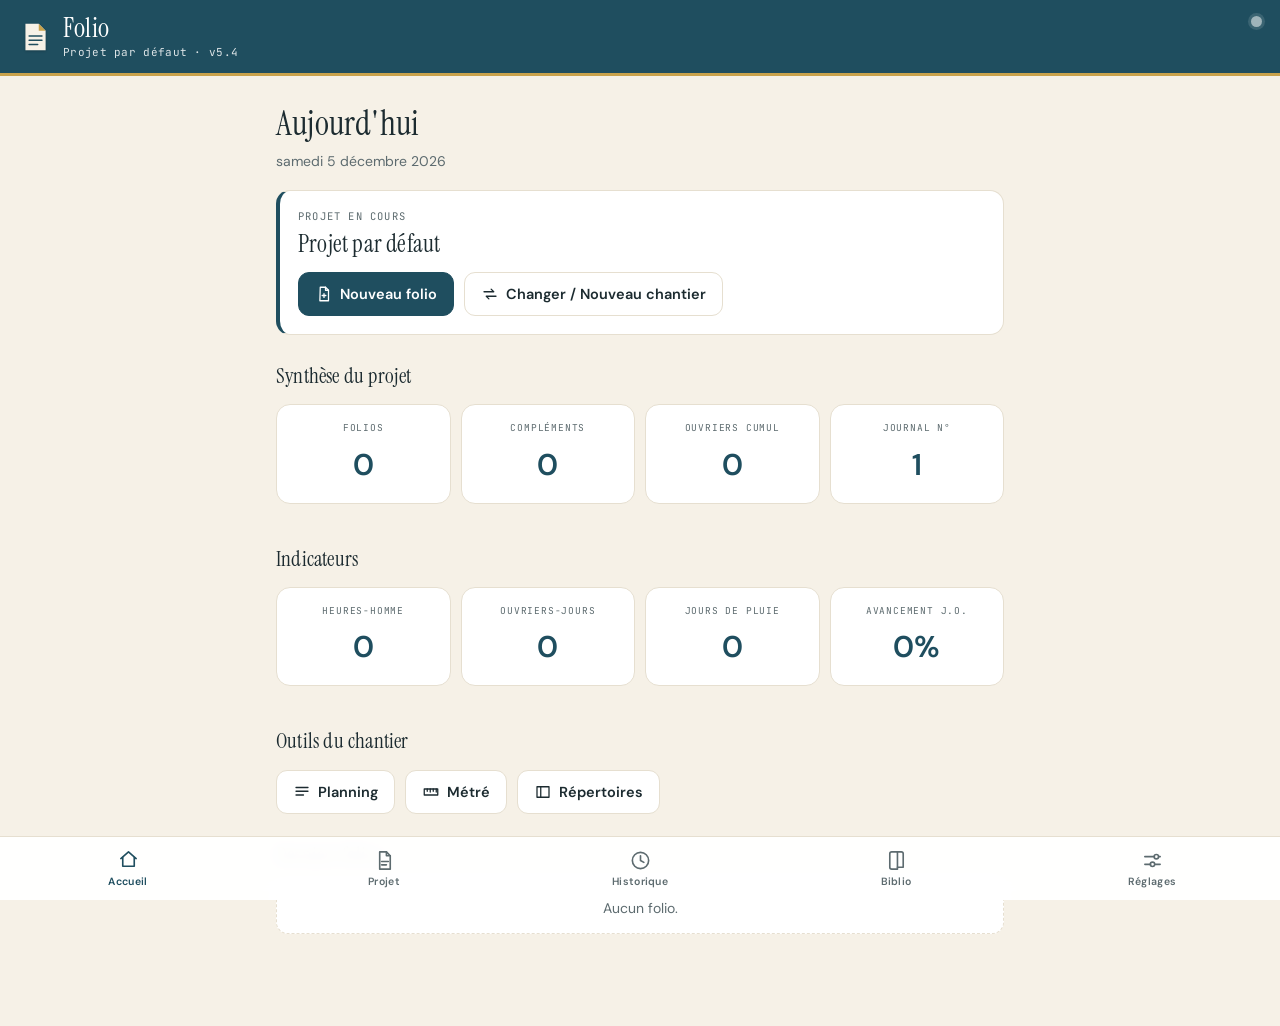
==== index.html @ a6eabd34 "Add files via upload" ====
<!DOCTYPE html>
<html lang="fr">
<head>
<meta charset="UTF-8">
<meta name="viewport" content="width=device-width, initial-scale=1, viewport-fit=cover">
<meta name="theme-color" content="#1F4E5F">
<title>Folio</title>
<link rel="manifest" href="manifest.json">
<link rel="icon" type="image/svg+xml" href="data:image/svg+xml,%3Csvg%20xmlns%3D%27http%3A//www.w3.org/2000/svg%27%20viewBox%3D%270%200%2064%2064%27%3E%3Crect%20width%3D%2764%27%20height%3D%2764%27%20rx%3D%2714%27%20fill%3D%27%231F4E5F%27/%3E%3Cpath%20d%3D%27M21%2012%20H30%20V48%20L26%2052%20H21%20Z%27%20fill%3D%27%23f6f1e7%27/%3E%3Cpath%20d%3D%27M21%2012%20H43%20V21%20H21%20Z%27%20fill%3D%27%23f6f1e7%27/%3E%3Cpath%20d%3D%27M21%2029%20H40%20V33%20L36%2037%20H21%20Z%27%20fill%3D%27%23f6f1e7%27/%3E%3Cpath%20d%3D%27M43%2012%20Q53%2013%2051%2022%20Q47%2020.5%2043%2021%20Z%27%20fill%3D%27%23C9A24B%27/%3E%3C/svg%3E">
<link rel="apple-touch-icon" href="icon-192.png">
<link rel="preconnect" href="https://fonts.googleapis.com">
<link rel="preconnect" href="https://fonts.gstatic.com" crossorigin>
<link href="https://fonts.googleapis.com/css2?family=Instrument+Serif:ital@0;1&family=DM+Sans:opsz,wght@9..40,400;9..40,500;9..40,600;9..40,700&family=JetBrains+Mono:wght@400;500;700&display=swap" rel="stylesheet">
<style>
  :root{
    --teal:#1F4E5F; --teal-d:#163a47; --gold:#C9A24B; --ink:#1c2b30; --ink-soft:#5d6b6f;
    --cream:#f6f1e7; --card:#ffffff; --line:#e6dfd0; --ok:#2f7d52; --warn:#b4452f; --amber:#e9d9b0; --amber-ink:#8a6d1f;
    --r:14px; --nav-h:64px;
  }
  *{box-sizing:border-box;-webkit-tap-highlight-color:transparent;}
  html,body{margin:0;padding:0;}
  body{
    font-family:"DM Sans",-apple-system,"Segoe UI",Roboto,sans-serif;
    background:var(--cream); color:var(--ink); line-height:1.5;
    padding-bottom:calc(var(--nav-h) + env(safe-area-inset-bottom));
  }
  h1,h2,h3,.serif{font-family:"Instrument Serif",Georgia,serif;font-weight:400;letter-spacing:.2px;}
  .mono{font-family:"JetBrains Mono",monospace;}

  /* v4.3 — cases extensibles + aide au débordement */
  .case-fieldset textarea, #form-complement textarea{resize:none;overflow:hidden;min-height:64px;}
  .case-extra{display:flex;align-items:center;gap:10px;flex-wrap:wrap;margin-top:8px;}
  .case-hint{font-family:"JetBrains Mono",monospace;font-size:11px;color:var(--ink-soft);}
  .case-hint.over{color:var(--amber-ink);font-weight:700;}
  .case-suite{display:none;align-items:center;gap:6px;border:1px solid var(--gold);background:#fff;color:var(--amber-ink);border-radius:9px;padding:9px 13px;font-weight:700;font-size:13px;font-family:inherit;cursor:pointer;min-height:42px;}
  .case-suite.show{display:inline-flex;}
  .compl-section{border:1px solid var(--line);border-radius:11px;padding:10px 12px;margin-bottom:10px;background:#fff;}
  .compl-section-h{display:flex;align-items:center;gap:9px;margin-bottom:8px;}
  .compl-section-t{flex:1;font-size:13px;color:var(--ink-soft);font-weight:600;}
  .compl-sec-del{border:none;background:#f3ece0;color:var(--warn);border-radius:8px;width:34px;height:34px;font-size:18px;cursor:pointer;}
  .compl-section textarea{width:100%;resize:none;overflow:hidden;min-height:64px;border:1px solid var(--line);border-radius:9px;padding:10px;font-family:inherit;font-size:14.5px;}
  .compl-add{display:flex;gap:9px;align-items:center;flex-wrap:wrap;margin-top:4px;}
  .compl-add select{flex:1;min-width:160px;}
  .folio-meta{display:flex;align-items:center;gap:10px;flex-wrap:wrap;margin:-6px 0 14px;}
  .statut-pill{font-family:"JetBrains Mono",monospace;font-size:10.5px;font-weight:700;letter-spacing:.6px;text-transform:uppercase;padding:5px 11px;border-radius:20px;background:#f1eadd;color:var(--ink-soft);border:1px solid var(--line);}
  .statut-pill.ok{background:#e7f3ec;color:var(--ok);border-color:#bfe0cc;}
  .statut-pill.warn{background:#fbeee9;color:var(--warn);border-color:#f0cfc4;}
  .folio-horo{font-family:"JetBrains Mono",monospace;font-size:10.5px;color:var(--ink-soft);}
  .photos-grid{display:grid;grid-template-columns:repeat(auto-fill,minmax(92px,1fr));gap:8px;margin-bottom:10px;}
  .photo-thumb{position:relative;aspect-ratio:1;border-radius:10px;overflow:hidden;border:1px solid var(--line);background:#000;}
  .photo-thumb img{width:100%;height:100%;object-fit:cover;display:block;}
  .photo-thumb .photo-del{position:absolute;top:4px;right:4px;width:26px;height:26px;border:none;border-radius:50%;background:rgba(0,0,0,.6);color:#fff;font-size:15px;cursor:pointer;}
  .biblio-field{display:flex;gap:10px;align-items:flex-start;border:1px solid var(--line);border-radius:10px;padding:10px 12px;margin-bottom:8px;background:#fff;cursor:pointer;}
  .biblio-field input{margin-top:2px;width:20px;height:20px;flex:none;}
  .biblio-txt{display:flex;flex-direction:column;gap:2px;}
  .biblio-field-l{font-size:13px;font-weight:700;}
  .biblio-field-v{font-size:13px;color:var(--ink-soft);}
  .biblio-field-cur{font-size:11px;color:var(--warn);}
  .plan-row,.metre-row{display:grid;gap:7px;align-items:center;background:#fff;border:1px solid var(--line);border-radius:11px;padding:10px;margin-bottom:8px;}
  .plan-row{grid-template-columns:1fr;}
  .plan-row .plan-dates{display:grid;grid-template-columns:1fr 1fr auto auto;gap:7px;align-items:center;}
  .metre-row{grid-template-columns:1fr;}
  .metre-row .metre-line{display:grid;grid-template-columns:80px 1fr;gap:7px;}
  .metre-row .metre-line2{display:grid;grid-template-columns:70px 1fr 1fr auto;gap:7px;align-items:center;}
  .plan-row input,.metre-row input{border:1px solid var(--line);border-radius:8px;padding:9px;font-family:inherit;font-size:14px;width:100%;}
  .row-del{border:none;background:#f3ece0;color:var(--warn);border-radius:8px;width:38px;height:38px;font-size:18px;cursor:pointer;flex:none;}
  .gantt{margin:6px 0 16px;display:flex;flex-direction:column;gap:7px;}
  .gantt-row{display:grid;grid-template-columns:96px 1fr;gap:8px;align-items:center;}
  .gantt-name{font-size:12px;color:var(--ink-soft);white-space:nowrap;overflow:hidden;text-overflow:ellipsis;}
  .gantt-track{position:relative;height:20px;background:#efe8d9;border-radius:6px;overflow:hidden;}
  .gantt-bar{position:absolute;top:0;height:100%;background:var(--teal);border-radius:6px;}
  .gantt-bar>span{position:absolute;inset:0;background:var(--gold);opacity:.85;}
  .metre-total{text-align:right;font-size:15px;margin:4px 2px 0;}
  .rep-tabs{display:flex;gap:6px;overflow-x:auto;margin-bottom:8px;-webkit-overflow-scrolling:touch;}
  .rep-tab{flex:none;border:1px solid var(--line);background:#fff;border-radius:999px;padding:8px 15px;font-size:13px;font-family:inherit;cursor:pointer;color:var(--ink-soft);min-height:40px;}
  .rep-tab.active{background:var(--teal);color:#fff;border-color:var(--teal);}
  .rep-row{display:grid;grid-template-columns:1fr 1fr;gap:7px;align-items:center;background:#fff;border:1px solid var(--line);border-radius:11px;padding:10px;margin-bottom:8px;}
  .rep-row .rep-f{border:1px solid var(--line);border-radius:8px;padding:9px;font-family:inherit;font-size:14px;width:100%;}
  .rep-row .row-del{grid-column:1 / -1;justify-self:end;}
  .case-rep{display:flex;gap:7px;margin-top:7px;align-items:center;}
  .case-rep-sel{flex:1;min-width:0;border:1px solid var(--line);border-radius:8px;padding:9px;font-family:inherit;font-size:13px;background:#fff;}
  .cat-item{padding:7px 2px;border-bottom:1px solid var(--line);font-size:14px;}
  .cat-item:last-child{border-bottom:none;}
  .cat-snip{font-size:12px;color:var(--ink-soft);margin-top:2px;}

  /* HEADER */
  .app-header{background:var(--teal);color:#fff;padding:14px 18px 12px;border-bottom:3px solid var(--gold);position:sticky;top:0;z-index:30;}
  .app-header h1{font-size:27px;margin:0;line-height:1;letter-spacing:.5px;}
  .brand{display:flex;align-items:center;gap:11px;}
  .brand-mark{width:34px;height:34px;flex:none;filter:drop-shadow(0 1px 1px rgba(0,0,0,.22));}
  .brand-txt{min-width:0;}
  .header-sub{font-family:"JetBrains Mono",monospace;font-size:11px;opacity:.85;margin:3px 0 0;letter-spacing:.3px;}
  .sync-dot{position:absolute;top:16px;right:18px;width:11px;height:11px;border-radius:50%;background:#9fb4ba;box-shadow:0 0 0 3px rgba(255,255,255,.12);}
  .sync-dot.dirty{background:var(--gold);} .sync-dot.synced{background:#6fdc9a;} .sync-dot.error{background:#ff8a7a;}

  /* SCREENS */
  main{padding:20px 16px 28px;max-width:760px;margin:0 auto;}
  .screen{display:none;animation:fade .25s ease;}
  .screen.active{display:block;}
  @keyframes fade{from{opacity:0;transform:translateY(6px);}to{opacity:1;transform:none;}}
  .screen-title{font-size:34px;margin:2px 0 2px;}
  .screen-sub{color:var(--ink-soft);font-size:14px;margin:0 0 18px;}
  .section-title{font-size:21px;margin:26px 0 12px;}

  /* CARDS */
  .card{background:var(--card);border:1px solid var(--line);border-radius:var(--r);padding:18px;margin-bottom:14px;}
  .card-hero{border-left:4px solid var(--teal);}
  .card-label{font-family:"JetBrains Mono",monospace;font-size:10.5px;letter-spacing:1.2px;text-transform:uppercase;color:var(--ink-soft);margin:0 0 6px;}
  .card-hero h3{font-size:24px;margin:0 0 14px;line-height:1.15;}
  .card-actions{display:flex;gap:10px;flex-wrap:wrap;}

  .grid-stats{display:grid;grid-template-columns:repeat(4,1fr);gap:10px;}
  @media(max-width:560px){.grid-stats{grid-template-columns:repeat(2,1fr);}}
  .stat-card{text-align:center;padding:16px 8px;}
  .stat-label{font-family:"JetBrains Mono",monospace;font-size:9.5px;letter-spacing:.8px;text-transform:uppercase;color:var(--ink-soft);margin:0 0 6px;}
  .stat-value{font-size:30px;font-weight:600;color:var(--teal);margin:0;}

  .quick-actions{display:grid;grid-template-columns:repeat(2,1fr);gap:10px;}
  .quick-actions .btn{justify-content:center;}

  /* BUTTONS */
  .btn{appearance:none;border:1px solid var(--line);background:#fff;color:var(--ink);border-radius:11px;padding:12px 16px;font-size:14.5px;font-weight:600;font-family:inherit;display:inline-flex;align-items:center;gap:7px;cursor:pointer;transition:.15s;}
  .btn:active{transform:scale(.98);}
  .btn-primary{background:var(--teal);border-color:var(--teal);color:#fff;}
  .btn-ghost{background:transparent;}
  .btn-secondary{background:#fff;}
  .btn-danger{background:#fff;border-color:#e7b7ab;color:var(--warn);}
  .btn-compact{padding:9px 13px;font-size:13.5px;}
  .btn-block{width:100%;justify-content:center;}
  .btn:disabled{opacity:.5;cursor:not-allowed;}

  /* FORMS */
  details.fieldset{background:var(--card);border:1px solid var(--line);border-radius:var(--r);margin-bottom:12px;overflow:hidden;}
  details.fieldset>summary{padding:14px 16px;font-weight:600;cursor:pointer;list-style:none;display:flex;align-items:center;gap:9px;font-size:15px;}
  details.fieldset>summary::-webkit-details-marker{display:none;}
  details.fieldset>summary::after{content:"▾";margin-left:auto;color:var(--ink-soft);transition:.2s;}
  details.fieldset[open]>summary::after{transform:rotate(180deg);}
  details.fieldset>summary .num,.case-tag{display:inline-flex;align-items:center;justify-content:center;min-width:24px;height:24px;border-radius:7px;background:var(--teal);color:#fff;font-size:12px;font-weight:700;font-family:"JetBrains Mono",monospace;}
  .case-tag{background:var(--gold);}
  details.fieldset>*:not(summary){margin-left:16px;margin-right:16px;}
  details.fieldset>*:last-child{margin-bottom:16px;}
  .field{margin:12px 0;}
  .field label{display:block;font-size:12px;font-weight:600;color:var(--ink-soft);margin-bottom:5px;text-transform:uppercase;letter-spacing:.4px;}
  .field input,.field select,.field textarea{width:100%;border:1px solid var(--line);border-radius:10px;padding:11px 12px;font-size:15px;font-family:inherit;background:#fcfaf5;color:var(--ink);}
  .field textarea{resize:vertical;min-height:64px;}
  .field input:focus,.field select:focus,.field textarea:focus{outline:none;border-color:var(--teal);background:#fff;}
  .field-hint{font-size:12px;color:var(--ink-soft);margin-top:5px;}
  .grid-2{display:grid;grid-template-columns:1fr 1fr;gap:10px;}
  .grid-4{display:grid;grid-template-columns:repeat(4,1fr);gap:8px;}
  @media(max-width:560px){.grid-4{grid-template-columns:1fr 1fr;}}
  .subgroup-title{font-size:12px;font-weight:700;text-transform:uppercase;letter-spacing:.5px;color:var(--ink-soft);margin:16px 0 4px;}

  /* OUVRIERS */
  .ouv-row{display:grid;grid-template-columns:1fr 1.4fr 64px 34px;gap:7px;align-items:center;margin-bottom:8px;}
  .ouv-row input{width:100%;border:1px solid var(--line);border-radius:9px;padding:9px 10px;font-size:14px;background:#fcfaf5;font-family:inherit;}
  .ouv-row .row-del{border:none;background:#f3ece0;color:var(--warn);border-radius:9px;height:38px;font-size:18px;cursor:pointer;}
  .btn-add-row{width:100%;border:1px dashed var(--teal);background:#fff;color:var(--teal);border-radius:10px;padding:10px;font-weight:600;cursor:pointer;font-family:inherit;font-size:14px;}
  .ouv-total{text-align:right;font-size:14px;color:var(--ink-soft);margin-top:8px;}
  .ouv-total strong{color:var(--teal);font-size:18px;}

  /* FOLIO LIST */
  .folio-list{list-style:none;padding:0;margin:0;}
  .folio-item{display:flex;align-items:center;gap:12px;background:var(--card);border:1px solid var(--line);border-radius:12px;padding:13px 14px;margin-bottom:9px;cursor:pointer;transition:.15s;}
  .folio-item:active{background:#fbf8f1;}
  .folio-num{font-family:"JetBrains Mono",monospace;font-size:12px;font-weight:700;color:var(--ink-soft);background:#f1eadd;border:1px solid var(--line);padding:6px 8px;border-radius:8px;white-space:nowrap;}
  .folio-info{flex:1;min-width:0;}
  .folio-date{font-family:"JetBrains Mono",monospace;font-size:13px;font-weight:600;}
  .folio-summary{font-size:13px;color:var(--ink-soft);overflow:hidden;text-overflow:ellipsis;white-space:nowrap;}
  .badge{font-family:"JetBrains Mono",monospace;font-size:9.5px;font-weight:700;letter-spacing:.6px;text-transform:uppercase;padding:5px 9px;border-radius:20px;white-space:nowrap;}
  .badge.brouillon{background:var(--amber);color:var(--amber-ink);}
  .badge.signe{background:#cfe8d8;color:var(--ok);}
  .badge.compl{background:#dfeaf0;color:var(--teal);}
  .empty-state{color:var(--ink-soft);font-size:14px;padding:14px;text-align:center;background:var(--card);border:1px dashed var(--line);border-radius:12px;}

  .screen-header{display:flex;align-items:center;gap:10px;margin-bottom:12px;}
  .screen-header .screen-title{margin:0;}
  .folio-toolbar{display:flex;align-items:center;gap:10px;margin-bottom:14px;}
  .folio-toolbar h2{flex:1;font-size:24px;margin:0;}
  .btn-icon{width:42px;height:42px;border-radius:11px;border:1px solid var(--line);background:#fff;font-size:18px;cursor:pointer;}

  .sticky-actions{position:sticky;bottom:calc(var(--nav-h) + env(safe-area-inset-bottom) + 8px);display:flex;gap:10px;padding:10px 0 2px;background:linear-gradient(to top,var(--cream) 70%,transparent);z-index:10;}
  .sticky-actions .btn{flex:1;justify-content:center;}

  /* BOTTOM NAV */
  .bottom-nav{position:fixed;bottom:0;left:0;right:0;height:var(--nav-h);padding-bottom:env(safe-area-inset-bottom);background:rgba(255,255,255,.96);backdrop-filter:blur(8px);border-top:1px solid var(--line);display:flex;z-index:40;}
  .nav-btn{flex:1;border:none;background:none;display:flex;flex-direction:column;align-items:center;justify-content:center;gap:3px;cursor:pointer;color:var(--ink-soft);font-family:inherit;padding:0;}
  .nav-btn .nav-icon{font-size:20px;line-height:1;}
  .nav-btn .nav-label{font-size:10.5px;font-weight:600;letter-spacing:.3px;}
  .nav-btn.active{color:var(--teal);}
  .nav-btn.active .nav-icon{transform:translateY(-1px);}
  .nav-btn .nav-icon svg{width:23px;height:23px;display:block;stroke:currentColor;fill:none;stroke-width:1.7;stroke-linecap:round;stroke-linejoin:round;}
  .nav-btn.active .nav-icon svg{stroke:var(--teal);}
  .btn svg.ic{width:18px;height:18px;flex:0 0 auto;stroke:currentColor;fill:none;stroke-width:1.7;stroke-linecap:round;stroke-linejoin:round;}

  /* TOAST */
  #toast-container{position:fixed;left:0;right:0;bottom:calc(var(--nav-h) + env(safe-area-inset-bottom) + 16px);display:flex;flex-direction:column;align-items:center;gap:8px;z-index:60;pointer-events:none;}
  .toast{background:#11201f;color:#fff;padding:12px 18px;border-radius:11px;font-size:14px;font-weight:500;box-shadow:0 8px 24px rgba(0,0,0,.25);animation:toastin .25s ease;max-width:90%;}
  .toast.success{background:#1f5b3a;} .toast.error{background:#8f3322;}
  @keyframes toastin{from{opacity:0;transform:translateY(10px);}to{opacity:1;transform:none;}}

  /* MODAL */
  .modal-overlay{position:fixed;inset:0;background:rgba(20,30,32,.5);display:none;align-items:center;justify-content:center;z-index:70;padding:20px;}
  .modal-overlay.open{display:flex;}
  .modal{background:#fff;border-radius:18px;padding:22px;max-width:440px;width:100%;}
  .modal h3{font-size:22px;margin:0 0 12px;}
  .modal-actions{display:flex;gap:10px;justify-content:flex-end;margin-top:18px;}

  /* PRINT AREA */
  #print-area{display:none;}
  @media print{
    body>*:not(#print-area){display:none !important;}
    #print-area{display:block !important;}
    body{background:#fff;padding:0;}
  }
  /* print styles applied inline within print-area for portability */
</style>
</head>
<body>

<header class="app-header">
  <div class="brand">
    <svg class="brand-mark" viewBox="0 0 64 64" aria-hidden="true">
      <path d="M14 7 H39 L52 20 V57 H14 Z" fill="#f6f1e7"/>
      <path d="M39 7 L52 20 H39 Z" fill="#C9A24B"/>
      <path d="M21 30 H45 M21 38 H45 M21 46 H37" stroke="#1F4E5F" stroke-width="3" stroke-linecap="round" fill="none"/>
    </svg>
    <div class="brand-txt">
      <h1>Folio</h1>
      <p class="header-sub" id="header-sub">Page après page, ton chantier · v5.4</p>
    </div>
  </div>
  <span class="sync-dot" id="sync-dot" title="Statut"></span>
</header>

<main>
  <!-- ACCUEIL -->
  <section class="screen active" data-screen="accueil">
    <h2 class="screen-title">Aujourd'hui</h2>
    <p class="screen-sub" id="today-date">—</p>

    <div class="card card-hero">
      <p class="card-label">Projet en cours</p>
      <h3 id="hero-projet-nom">—</h3>
      <div class="card-actions">
        <button class="btn btn-primary" id="btn-new-folio"><svg class="ic" viewBox="0 0 24 24"><path d="M7 3h7l4 4v14H6.5z"/><path d="M14 3v4h4"/><path d="M12 11.5v5M9.5 14h5"/></svg>Nouveau folio</button>
        <button class="btn btn-ghost" id="btn-continue-folio"><svg class="ic" viewBox="0 0 24 24"><path d="M20 12a8 8 0 1 1-2.34-5.66"/><path d="M20 4v4h-4"/></svg><span class="btn-txt">Continuer</span></button>
        <button class="btn btn-ghost" id="btn-switch-projet"><svg class="ic" viewBox="0 0 24 24"><path d="M4 9h13l-3.5-3.5M20 15H7l3.5 3.5"/></svg>Changer / Nouveau chantier</button>
      </div>
    </div>

    <h3 class="section-title">Synthèse du projet</h3>
    <div class="grid-stats">
      <div class="card stat-card"><p class="stat-label">Folios</p><p class="stat-value" id="st-folios">0</p></div>
      <div class="card stat-card"><p class="stat-label">Compléments</p><p class="stat-value" id="st-compl">0</p></div>
      <div class="card stat-card"><p class="stat-label">Ouvriers cumul</p><p class="stat-value" id="st-ouv">0</p></div>
      <div class="card stat-card"><p class="stat-label">Journal N°</p><p class="stat-value" id="st-journal">1</p></div>
    </div>

    <h3 class="section-title">Indicateurs</h3>
    <div class="grid-stats">
      <div class="card stat-card"><p class="stat-label">Heures-homme</p><p class="stat-value" id="st-hh">0</p></div>
      <div class="card stat-card"><p class="stat-label">Ouvriers-jours</p><p class="stat-value" id="st-oj">0</p></div>
      <div class="card stat-card"><p class="stat-label">Jours de pluie</p><p class="stat-value" id="st-pluie">0</p></div>
      <div class="card stat-card"><p class="stat-label">Avancement J.O.</p><p class="stat-value" id="st-avct">—</p></div>
    </div>

    <h3 class="section-title">Outils du chantier</h3>
    <div class="card-actions" style="margin-bottom:6px;">
      <button class="btn btn-secondary" id="btn-planning"><svg class="ic" viewBox="0 0 24 24"><path d="M4 6h16M4 11h16M4 16h10"/></svg>Planning</button>
      <button class="btn btn-secondary" id="btn-metre"><svg class="ic" viewBox="0 0 24 24"><path d="M3 8h18v8H3z"/><path d="M7 8v3M11 8v4M15 8v3M19 8v4"/></svg>Métré</button>
      <button class="btn btn-secondary" id="btn-repertoires"><svg class="ic" viewBox="0 0 24 24"><path d="M4 5h16v14H4z"/><path d="M9 5v14"/></svg>Répertoires</button>
    </div>

    <h3 class="section-title">Derniers folios</h3>
    <ul class="folio-list" id="recent-folios"><li class="empty-state">Aucun folio.</li></ul>
  </section>

  <!-- PROJETS (multi-chantiers) -->
  <section class="screen" data-screen="projets">
    <h2 class="screen-title">Chantiers</h2>
    <p class="screen-sub">Bascule entre tes chantiers, crée-en un nouveau, gère les existants. Chaque chantier a ses folios et son N° de Journal isolés.</p>

    <h3 class="section-title">Liste</h3>
    <ul class="folio-list" id="projets-list"><li class="empty-state">Aucun chantier.</li></ul>

    <h3 class="section-title">Nouveau chantier</h3>
    <div class="card">
      <div class="field"><label>Nom du chantier</label>
        <input id="new-projet-nom" type="text" placeholder="Ex : Bureau Bruxelles SA"></div>
      <div class="field"><label>ID court <span style="opacity:.6">(optionnel — généré sinon)</span></label>
        <input id="new-projet-id" type="text" placeholder="ex : bureau-bxl"></div>
      <button class="btn btn-primary" id="btn-create-projet">✨ Créer ce chantier</button>
    </div>

    <div style="margin-top:18px;">
      <button class="btn btn-ghost" id="btn-projets-back">← Retour à l'Accueil</button>
    </div>
  </section>

  <!-- PROJET -->
  <section class="screen" data-screen="projet">
    <h2 class="screen-title">Projet</h2>
    <h3 class="section-title">Publication</h3>
    <div class="quick-actions" style="margin-bottom:20px;">
      <button type="button" class="btn btn-secondary" id="btn-publish"><svg class="ic" viewBox="0 0 24 24"><path d="M7 18h9a3.5 3.5 0 0 0 .5-7A5 5 0 0 0 7 10a4 4 0 0 0 0 8z"/><path d="M12 16.5v-5M9.5 13.5L12 11l2.5 2.5"/></svg>Publier sur GitHub</button>
      <button type="button" class="btn btn-secondary" id="btn-pdf"><svg class="ic" viewBox="0 0 24 24"><path d="M12 4v10M8 11l4 4 4-4"/><path d="M5 19h14"/></svg>Télécharger le PDF</button>
    </div>
    <p class="screen-sub">Page de garde & contrat — à remplir une fois.</p>
    <form id="form-projet" autocomplete="off">
      <details class="fieldset" open>
        <summary><span class="num">①</span> Identité</summary>
        <div class="field"><label>Nom du projet</label><input name="nom" type="text"></div>
        <div class="field"><label>Description des travaux</label><textarea name="description" rows="3"></textarea></div>
        <div class="grid-2">
          <div class="field"><label>ProjetID</label><input name="projet_id" type="text" placeholder="PRJ-CHIREC-CAVELL"></div>
          <div class="field"><label>Statut</label>
            <select name="statut"><option>Actif</option><option>Clôturé</option><option>Archivé</option></select></div>
        </div>
      </details>
      <details class="fieldset">
        <summary><span class="num">②</span> Marché</summary>
        <div class="field"><label>Pouvoir adjudicateur</label><input name="pouvoir_adjudicateur" type="text"></div>
        <div class="field"><label>N° du dossier</label><input name="no_dossier" type="text"></div>
        <div class="field"><label>Cahier des charges N°</label><input name="csc_no" type="text"></div>
        <div class="field"><label>Référence CSC</label><input name="csc_ref" type="text"></div>
        <div class="field"><label>Journal N°</label><input name="journal_no" type="number" min="1"></div>
      </details>
      <details class="fieldset">
        <summary><span class="num">③</span> Entrepreneur</summary>
        <div class="field"><label>Entrepreneur — nom</label><input name="ent_nom" type="text"></div>
        <div class="field"><label>Adresse</label><input name="ent_adresse" type="text"></div>
        <div class="grid-2">
          <div class="field"><label>Téléphone</label><input name="ent_tel" type="tel"></div>
          <div class="field"><label>N° TVA / entreprise</label><input name="ent_tva" type="text"></div>
        </div>
        <div class="field"><label>Agréation</label><input name="ent_agreation" type="text"></div>
        <p class="screen-sub" style="margin-top:14px;">Cachet (sur les pages PDF) :</p>
        <div class="grid-2">
          <div class="field"><label>Cachet — texte central</label><input name="ent_cachet_label" type="text" placeholder="Ex : EEG"></div>
          <div class="field"><label>Cachet — ville</label><input name="ent_ville" type="text" placeholder="Ex : Namur"></div>
        </div>
        <div class="field"><label>Cachet — email</label><input name="ent_mail" type="email" placeholder="Ex : naninne@eeg.be"></div>
      </details>
      <details class="fieldset">
        <summary><span class="num">④</span> Dates & notes</summary>
        <div class="grid-2">
          <div class="field"><label>Début chantier</label><input name="date_debut" type="date"></div>
          <div class="field"><label>Fin prévue</label><input name="date_fin" type="date"></div>
        </div>
        <div class="field"><label>Notes</label><textarea name="notes" rows="3"></textarea></div>
      </details>
      <details class="fieldset">
        <summary><span class="num">⑤</span> Synthèse contrat (page 2 du PDF)</summary>
        <div class="field"><label>Montant de l'entreprise</label><input name="montant_entreprise" type="text" placeholder="Ex. 1.250.000,00 EUR HTVA"></div>
        <div class="grid-2">
          <div class="field"><label>Date d'adjudication</label><input name="date_adjudication" type="date"></div>
          <div class="field"><label>Date d'approbation</label><input name="date_approbation" type="date"></div>
        </div>
        <div class="grid-2">
          <div class="field"><label>Date contractuelle début</label><input name="date_contract_debut" type="date"></div>
          <div class="field"><label>Date contractuelle fin</label><input name="date_contract_fin" type="date"></div>
        </div>
        <div class="grid-2">
          <div class="field"><label>Lieu (à ___)</label><input name="lieu_contrat" type="text"></div>
          <div class="field"><label>Délai d'achèvement (J.O.)</label><input name="delai_achevement_jo" type="number" min="0"></div>
        </div>
        <div class="field"><label>Interruptions autorisées</label><textarea name="interruptions_autorisees" rows="2"></textarea></div>
        <div class="field"><label>Prolongations délai autorisées</label><textarea name="prolongations_delai" rows="2"></textarea></div>
        <p class="subgroup-title">Nombre de jours (en J.O.)</p>
        <div class="grid-4">
          <div class="field"><label>Fériés</label><input name="jours_feries" type="number" min="0" value="0"></div>
          <div class="field"><label>Congés légaux</label><input name="jours_conges_legaux" type="number" min="0" value="0"></div>
          <div class="field"><label>Intempéries</label><input name="jours_intemperies" type="number" min="0" value="0"></div>
          <div class="field"><label>Divers</label><input name="jours_divers" type="number" min="0" value="0"></div>
        </div>
        <p class="subgroup-title">Achèvement réel</p>
        <div class="grid-2">
          <div class="field"><label>Date réelle d'achèvement</label><input name="date_reelle_achevement" type="date"></div>
          <div class="field"><label>Reportée au</label><input name="date_reportee" type="date"></div>
        </div>
        <div class="field"><label>Nombre de jours pleins de retard</label><input name="jours_retard" type="number" min="0" value="0"></div>
      </details>
      <div class="sticky-actions">
        <button type="button" class="btn btn-primary" id="save-projet">Sauvegarder le projet</button>
      </div>
    </form>
  </section>

  <!-- FOLIO EDITOR -->
  <section class="screen" data-screen="folio">
    <div class="folio-toolbar">
      <button class="btn-icon" id="folio-back" title="Retour">←</button>
      <h2 id="folio-title">Folio</h2>
      <button class="btn-icon" id="folio-delete" title="Supprimer">🗑</button>
    </div>
    <div class="folio-meta"><span id="folio-statut-pill" class="statut-pill">brouillon</span><span id="folio-horo" class="folio-horo"></span></div>
    <form id="form-folio" autocomplete="off">
      <details class="fieldset" open>
        <summary><span class="num">①</span> Informations générales</summary>
        <div class="grid-2">
          <div class="field"><label>Folio N°</label><input name="folio_no" type="number" min="1" max="30" required></div>
          <div class="field"><label>Date</label><input name="date" type="date" required></div>
        </div>
        <div class="grid-2">
          <div class="field"><label>Heure début</label><input name="heures_debut" type="time" value="06:30"></div>
          <div class="field"><label>Heure fin</label><input name="heures_fin" type="time" value="15:00"></div>
        </div>
        <div class="field"><label>État atmosphérique</label>
          <select name="etat_atmospherique"><option value="">—</option><option>Ciel dégagé</option><option>Ensoleillé</option><option>Beau</option><option>Nuageux</option><option>Couvert</option><option>Pluie légère</option><option>Pluie forte</option><option>Neige</option><option>Gel</option><option>Brouillard</option><option>Vent fort</option><option>Orage</option><option>Variable</option></select>
        </div>
        <div class="grid-2">
          <div class="field"><label>Temp. 8h (°C)</label><input name="temp_8h" type="number" step="0.1"></div>
          <div class="field"><label>Temp. 16h (°C)</label><input name="temp_16h" type="number" step="0.1"></div>
        </div>
        <button type="button" class="btn btn-ghost btn-compact" id="btn-meteo">🌤 Récupérer la météo</button>
      </details>

      <details class="fieldset case-fieldset" open>
        <summary><span class="case-tag">A</span> Ouvriers</summary>
        <div id="ouvriers-rows"></div>
        <datalist id="dl-classe"></datalist>
        <datalist id="dl-metier"></datalist>
        <button type="button" class="btn-add-row" id="add-ouvrier">+ Ajouter une ligne</button>
        <p class="ouv-total">Total : <strong id="ouv-total">0</strong></p>
      </details>

      <details class="fieldset case-fieldset"><summary><span class="case-tag">B</span> Travaux exécutés</summary><div class="field"><textarea name="case_B" rows="4"></textarea></div></details>
      <details class="fieldset case-fieldset"><summary><span class="case-tag">C</span> Matériel en service</summary><div class="field"><textarea name="case_C" rows="3"></textarea><div class="case-rep"><select id="caserep-C" class="case-rep-sel"></select><button type="button" class="btn btn-ghost btn-compact case-rep-ins" data-letter="C" data-type="materiel">Insérer</button></div></div></details>
      <details class="fieldset case-fieldset"><summary><span class="case-tag">D</span> Matériel hors service</summary><div class="field"><textarea name="case_D" rows="3"></textarea></div></details>
      <details class="fieldset case-fieldset"><summary><span class="case-tag">E</span> Matériaux entrés</summary><div class="field"><textarea name="case_E" rows="3"></textarea><div class="case-rep"><select id="caserep-E" class="case-rep-sel"></select><button type="button" class="btn btn-ghost btn-compact case-rep-ins" data-letter="E" data-type="materiaux">Insérer</button></div></div></details>
      <details class="fieldset case-fieldset"><summary><span class="case-tag">F</span> Essais sur chantier</summary><div class="field"><textarea name="case_F" rows="3"></textarea></div></details>
      <details class="fieldset case-fieldset"><summary><span class="case-tag">G</span> Échantillons expédiés</summary><div class="field"><textarea name="case_G" rows="3"></textarea></div></details>
      <details class="fieldset case-fieldset"><summary><span class="case-tag">H</span> Événements imprévus</summary><div class="field"><textarea name="case_H" rows="4"></textarea></div></details>
      <details class="fieldset case-fieldset"><summary><span class="case-tag">J</span> Décisions prises</summary><div class="field"><textarea name="case_J" rows="4"></textarea></div></details>
      <details class="fieldset case-fieldset"><summary><span class="case-tag">K</span> Visites &amp; divers</summary><div class="field"><textarea name="case_K" rows="3"></textarea><div class="case-rep"><select id="caserep-K" class="case-rep-sel"></select><button type="button" class="btn btn-ghost btn-compact case-rep-ins" data-letter="K" data-type="visiteurs">Insérer</button></div></div></details>

      <details class="fieldset">
        <summary>📷 Photos du jour</summary>
        <p class="screen-sub">Jointes au folio pour ta traçabilité interne — elles n'apparaissent pas dans le PDF officiel 9545 F.</p>
        <div id="photos-grid" class="photos-grid"></div>
        <input type="file" id="photo-input" accept="image/*" capture="environment" multiple hidden>
        <button type="button" class="btn btn-ghost btn-compact" id="add-photo">＋ Ajouter une photo</button>
      </details>

      <details class="fieldset">
        <summary><span class="num">②</span> Statut & signatures</summary>
        <div class="field"><label>Statut</label>
          <select name="statut"><option>brouillon</option><option>À signer</option><option>Signé</option><option>Validé</option><option>Archivé</option></select></div>
        <div class="grid-2">
          <div class="field"><label>Signé préposé</label><select name="signature_prepose"><option value="">Non</option><option value="Signé">Oui</option></select></div>
          <div class="field"><label>Signé entrepreneur</label><select name="signature_entrepreneur"><option value="">Non</option><option value="Signé">Oui</option></select></div>
        </div>
      </details>

      <div class="sticky-actions">
        <button type="button" class="btn btn-ghost" id="save-folio-draft">Brouillon</button>
        <button type="button" class="btn btn-primary" id="save-folio">Sauvegarder</button>
      </div>
    </form>
  </section>

  <!-- HISTORIQUE -->
  <section class="screen" data-screen="historique">
    <div class="screen-header"><h2 class="screen-title">Historique</h2>
      <button class="btn btn-primary btn-compact" id="hist-new" style="margin-left:auto">+ Folio</button></div>
    <ul class="folio-list" id="all-folios"><li class="empty-state">Aucun folio.</li></ul>

    <div class="screen-header" style="margin-top:24px;">
      <h3 class="section-title" style="margin:0;flex:1;">Compléments</h3>
      <button class="btn btn-ghost btn-compact" id="hist-new-compl">+ Complément</button>
    </div>
    <p class="screen-sub">Pour les cases qui débordent (N° 31 à 40).</p>
    <ul class="folio-list" id="all-complements"><li class="empty-state">Aucun complément.</li></ul>
  </section>

  <!-- COMPLEMENT EDITOR -->
  <section class="screen" data-screen="complement">
    <div class="folio-toolbar">
      <button class="btn-icon" id="compl-back" title="Retour">←</button>
      <h2 id="compl-title">Complément</h2>
      <button class="btn-icon" id="compl-delete" title="Supprimer">🗑</button>
    </div>
    <form id="form-complement" autocomplete="off">
      <details class="fieldset" open>
        <summary><span class="num">①</span> Folio concerné</summary>
        <div class="grid-2">
          <div class="field"><label>Folio principal</label><input id="c-folio-ref" type="number" min="1" max="30" inputmode="numeric"></div>
          <div class="field"><label>Date du folio</label><input id="c-date-ref" type="date"></div>
        </div>
        <p class="screen-sub">N° du complément : <strong class="mono" id="c-num-echo">0000</strong> — identique au folio (numérotation 1:1).</p>
      </details>
      <details class="fieldset" open>
        <summary><span class="num">②</span> Suites de cases</summary>
        <div id="compl-sections"></div>
        <div class="compl-add">
          <select id="c-add-case"></select>
          <button type="button" class="btn btn-ghost btn-compact" id="c-add-case-btn">+ Ajouter une case</button>
        </div>
      </details>
      <div class="sticky-actions">
        <button type="button" class="btn btn-primary" id="save-complement">Sauvegarder</button>
      </div>
    </form>
  </section>

  <!-- REGLAGES -->
  <section class="screen" data-screen="reglages">
    <h2 class="screen-title">Réglages</h2>

    <details class="fieldset" open>
      <summary>📍 Localisation météo</summary>
      <div class="grid-2">
        <div class="field"><label>Latitude</label><input id="r-lat" type="number" step="0.0001"></div>
        <div class="field"><label>Longitude</label><input id="r-lon" type="number" step="0.0001"></div>
      </div>
      <div class="field"><label>Météo auto à la création d'un folio</label>
        <select id="r-meteo-auto"><option value="oui">Oui</option><option value="non">Non</option></select></div>
    </details>

    <details class="fieldset" open>
      <summary>👤 Identité</summary>
      <div class="field"><label>Ton nom (auteur des folios)</label><input id="r-auteur" type="text" placeholder="Ex : Ramiz Xhixha"></div>
    </details>

    <details class="fieldset" open>
      <summary>☁ GitHub (publication + PDF)</summary>
      <p class="screen-sub">Token créé sur github.com/settings/tokens (scope <b>repo</b>). Stocké uniquement sur cet appareil.</p>
      <div class="field"><label>Owner</label><input id="r-owner" type="text" placeholder="ramizxhixha-a11y"></div>
      <div class="field"><label>Repo</label><input id="r-repo" type="text" placeholder="journal-travaux-"></div>
      <div class="field"><label>Branche</label><input id="r-branch" type="text" placeholder="main"></div>
      <div class="field"><label>Personal Access Token</label><input id="r-token" type="password" placeholder="ghp_…"></div>
      <button class="btn btn-ghost btn-compact" id="btn-test-github" style="margin-top:4px;">🔍 Tester la connexion</button>
    </details>

    <details class="fieldset">
      <summary>✨ IA (optionnel)</summary>
      <p class="screen-sub">Renfort d'extraction quand les regex/OCR ratent des champs. Ta clé Anthropic reste <b>sur cet appareil</b> (jamais publiée). Crée-la sur console.anthropic.com.</p>
      <div class="field"><label>Clé API Anthropic</label><input id="r-aikey" type="password" placeholder="sk-ant-…"></div>
      <div class="field"><label>Modèle</label><input id="r-aimodel" type="text" placeholder="claude-sonnet-4-20250514"></div>
    </details>

    <details class="fieldset" open>
      <summary>📓 Journaux (1 journal = ~31 jours)</summary>
      <p class="screen-sub">Au 1er jour ouvrable de chaque nouveau mois, un nouveau N° s'ouvre automatiquement.
      L'ancien est clôturé et reste téléchargeable comme PDF séparé.</p>
      <ul class="folio-list" id="journals-list" style="margin-top:8px;"><li class="empty-state">—</li></ul>
    </details>

    <details class="fieldset">
      <summary>💾 Sauvegarde & import</summary>
      <button class="btn btn-secondary btn-block" id="r-export" style="margin-bottom:8px;">⬇ Exporter tout (JSON)</button>
      <button class="btn btn-secondary btn-block" id="r-import">⬆ Importer un JSON</button>
    </details>

    <details class="fieldset">
      <summary>⚠ Zone dangereuse</summary>
      <button class="btn btn-danger btn-block" id="r-reset">Tout effacer (local)</button>
    </details>

    <details class="fieldset">
      <summary>ℹ À propos</summary>
      <p style="font-size:14px;">Folio v5.4 — Journal des Travaux, modèle Embuild 9545 F.</p>
      <p class="screen-sub">100 % local (IndexedDB) + publication GitHub explicite. Fonctionne hors-ligne.</p>
    </details>

    <div class="sticky-actions">
      <button type="button" class="btn btn-primary" id="save-reglages">💾 Enregistrer les réglages</button>
    </div>
  </section>

  <!-- BIBLIOTHEQUE -->
  <section class="screen" data-screen="biblio">
    <h2 class="screen-title">Bibliothèque</h2>
    <p class="screen-sub">Lis un cahier des charges (PDF) du chantier : Folio en extrait les infos du marché et te propose de les reporter dans le projet. Tout reste sur ta tablette.</p>
    <input type="file" id="biblio-input" accept="application/pdf,.pdf" hidden>
    <button class="btn btn-primary btn-block" id="biblio-pick">📄 Lire un CSC (PDF)</button>
    <p class="screen-sub" id="biblio-status" style="margin-top:12px;"></p>
    <div id="biblio-ai-wrap" style="display:none;margin:2px 0 8px;"><button type="button" class="btn btn-ghost btn-compact" id="biblio-ai">✨ Compléter par IA</button></div>
    <div id="biblio-review" style="display:none;">
      <h3 class="section-title">Données détectées</h3>
      <p class="screen-sub">Coche ce que tu veux reporter dans le projet. Les champs déjà remplis sont décochés par défaut — rien n'est écrasé sans ton accord.</p>
      <div id="biblio-fields"></div>
      <div class="sticky-actions">
        <button type="button" class="btn btn-primary" id="biblio-apply">Reporter dans le projet</button>
      </div>
    </div>
    <h3 class="section-title">Documents lus</h3>
    <ul class="folio-list" id="biblio-docs"><li class="empty-state">Aucun document lu.</li></ul>
    <h3 class="section-title">Catalogue du chantier</h3>
    <div id="biblio-catalogue"></div>
  </section>

  <!-- PLANNING (Gantt v1) -->
  <section class="screen" data-screen="planning">
    <div class="folio-toolbar">
      <button class="btn-icon" id="plan-back" title="Retour">←</button>
      <h2 id="plan-title" style="flex:1;font-size:22px;margin:0;">Planning</h2>
      <button class="btn btn-ghost btn-compact" id="plan-add">+ Tâche</button>
    </div>
    <p class="screen-sub">Tâches du chantier. Saisie manuelle, ou génère un squelette depuis les chapitres du métré (dates à compléter).</p>
    <div class="card-actions" style="margin-bottom:8px;">
      <button class="btn btn-secondary" id="plan-from-metre">Depuis le métré</button>
    </div>
    <div id="plan-gantt" class="gantt"></div>
    <div id="plan-rows"></div>
    <div class="sticky-actions"><button type="button" class="btn btn-primary" id="plan-save">Enregistrer le planning</button></div>
  </section>

  <!-- METRE (v1) -->
  <section class="screen" data-screen="metre">
    <div class="folio-toolbar">
      <button class="btn-icon" id="metre-back" title="Retour">←</button>
      <h2 id="metre-title" style="flex:1;font-size:22px;margin:0;">Métré</h2>
      <button class="btn btn-ghost btn-compact" id="metre-add">+ Poste</button>
    </div>
    <p class="screen-sub">Postes du marché. Saisis à la main ou importe-les depuis le métré PDF (couche texte requise).</p>
    <div class="card-actions" style="margin-bottom:8px;">
      <button class="btn btn-secondary" id="metre-pdf-btn">Importer depuis un PDF</button>
      <input type="file" id="metre-pdf" accept="application/pdf,.pdf" style="display:none;">
    </div>
    <div id="metre-rows"></div>
    <p class="metre-total">Total HTVA : <strong id="metre-total" class="mono">0,00 €</strong></p>
    <div class="sticky-actions"><button type="button" class="btn btn-primary" id="metre-save">Enregistrer le métré</button></div>
  </section>

  <!-- REPERTOIRES (Phase 2) -->
  <section class="screen" data-screen="repertoires">
    <div class="folio-toolbar">
      <button class="btn-icon" id="rep-back" title="Retour">←</button>
      <h2 id="rep-title" style="flex:1;font-size:22px;margin:0;">Répertoires</h2>
      <button class="btn btn-ghost btn-compact" id="rep-add">+ Entrée</button>
    </div>
    <div class="rep-tabs" id="rep-tabs">
      <button class="rep-tab active" data-tab="ouvriers">Ouvriers</button>
      <button class="rep-tab" data-tab="materiel">Matériel</button>
      <button class="rep-tab" data-tab="materiaux">Matériaux</button>
      <button class="rep-tab" data-tab="visiteurs">Visiteurs</button>
    </div>
    <p class="screen-sub">Base réutilisable sur tous tes chantiers. Saisie manuelle ou import CSV ; les ouvriers saisis dans les folios s'ajoutent automatiquement.</p>
    <div class="card-actions" style="margin-bottom:8px;">
      <button class="btn btn-secondary" id="rep-csv-btn">Importer un CSV</button>
      <input type="file" id="rep-csv" accept=".csv,text/csv" style="display:none;">
    </div>
    <div id="rep-rows"></div>
    <div class="sticky-actions"><button type="button" class="btn btn-primary" id="rep-save">Enregistrer le répertoire</button></div>
  </section>
</main>

<nav class="bottom-nav">
  <button class="nav-btn active" data-nav="accueil"><span class="nav-icon"><svg viewBox="0 0 24 24"><path d="M4 11l8-7 8 7"/><path d="M6 10v9h12v-9"/></svg></span><span class="nav-label">Accueil</span></button>
  <button class="nav-btn" data-nav="projet"><span class="nav-icon"><svg viewBox="0 0 24 24"><path d="M7 3h7l4 4v14H7z"/><path d="M14 3v4h4"/><path d="M9 13h7M9 16.5h5"/></svg></span><span class="nav-label">Projet</span></button>
  <button class="nav-btn" data-nav="historique"><span class="nav-icon"><svg viewBox="0 0 24 24"><circle cx="12" cy="12" r="8.5"/><path d="M12 7v5l3.5 2"/></svg></span><span class="nav-label">Historique</span></button>
  <button class="nav-btn" data-nav="biblio"><span class="nav-icon"><svg viewBox="0 0 24 24"><path d="M5 5a2 2 0 0 1 2-2h6v18H7a2 2 0 0 1-2-2z"/><path d="M13 3h4a2 2 0 0 1 2 2v14h-6"/></svg></span><span class="nav-label">Biblio</span></button>
  <button class="nav-btn" data-nav="reglages"><span class="nav-icon"><svg viewBox="0 0 24 24"><path d="M4 8h10M19 8h1M4 16h6M15 16h5"/><circle cx="16" cy="8" r="2.3"/><circle cx="12" cy="16" r="2.3"/></svg></span><span class="nav-label">Réglages</span></button>
</nav>

<div id="toast-container"></div>
<div class="modal-overlay" id="modal"><div class="modal" id="modal-box"></div></div>
<div id="print-area"></div>
<input type="file" id="import-file" accept=".json,application/json" hidden>

<script>
(() => {
'use strict';

/* ═══════════ CONSTANTES & ÉTAT ═══════════ */
const APP_VERSION='5.4';
const DB_NAME='journal-travaux-db';
const DB_VERSION=5;
const STORES={
  projet:'projet', folios:'folios', complements:'complements', config:'config',
  rep_ouvriers:'repertoire_ouvriers', rep_materiel:'repertoire_materiel',
  rep_materiaux:'repertoire_materiaux', rep_visiteurs:'repertoire_visiteurs',
  /* §4.7 — Bibliothèque (ajout v5, non destructif : onupgradeneeded crée seulement les stores absents) */
  biblio_documents:'biblio_documents', biblio_extractions:'biblio_extractions',
  biblio_projets_meta:'biblio_projets_meta', patterns_lib:'patterns_lib'
};
const LEGACY_DB_NAMES=['journal-travaux-db','journal_travaux','journal-travaux'];

const DEFAULT_CONFIG={
  projet_id:'main', meteo_lat:50.7949, meteo_lon:4.3520, meteo_auto:'oui', auteur:'',
  gh_owner:'', gh_repo:'', gh_branch:'main', gh_token:'',
  anthropic_key:'', anthropic_model:'claude-sonnet-4-20250514'
};

let db=null;
let state={ config:{...DEFAULT_CONFIG},
            projet:null, projets:[],                          /* projet = courant ; projets = TOUS */
            folios:[], complements:[],
            curFolioId:null, curComplId:null, screen:'accueil' };

/* ═══════════ INDEXEDDB ═══════════ */
function openDB(name=DB_NAME, version=DB_VERSION){
  return new Promise((res,rej)=>{
    const r=indexedDB.open(name,version);
    r.onerror=()=>rej(r.error);
    r.onsuccess=()=>res(r.result);
    r.onupgradeneeded=e=>{
      const d=e.target.result;
      Object.values(STORES).forEach(s=>{ if(!d.objectStoreNames.contains(s)) d.createObjectStore(s,{keyPath:'id'}); });
    };
  });
}
function tx(store,mode='readonly'){ return db.transaction(store,mode).objectStore(store); }
function dbGet(store,key){ return new Promise((res,rej)=>{const r=tx(store).get(key);r.onsuccess=()=>res(r.result);r.onerror=()=>rej(r.error);}); }
function dbAll(store){ return new Promise((res,rej)=>{const r=tx(store).getAll();r.onsuccess=()=>res(r.result||[]);r.onerror=()=>rej(r.error);}); }
function dbPut(store,val){ return new Promise((res,rej)=>{const r=tx(store,'readwrite').put(val);r.onsuccess=()=>res(r.result);r.onerror=()=>rej(r.error);}); }
function dbDel(store,key){ return new Promise((res,rej)=>{const r=tx(store,'readwrite').delete(key);r.onsuccess=()=>res();r.onerror=()=>rej(r.error);}); }
function dbClear(store){ return new Promise((res,rej)=>{const r=tx(store,'readwrite').clear();r.onsuccess=()=>res();r.onerror=()=>rej(r.error);}); }

/* ═══════════ HELPERS ═══════════ */
const $=s=>document.querySelector(s);
const $$=s=>Array.from(document.querySelectorAll(s));
const pad=(n,l=4)=>String(n||0).padStart(l,'0');
const uid=()=>'f'+Date.now().toString(36)+Math.random().toString(36).slice(2,7);
function todayISO(){const d=new Date();return `${d.getFullYear()}-${String(d.getMonth()+1).padStart(2,'0')}-${String(d.getDate()).padStart(2,'0')}`;}
function fmtDate(iso){ if(!iso) return '—'; const p=String(iso).split('-'); return p.length===3?`${p[2].slice(0,2)}/${p[1]}/${p[0]}`:iso; }
function esc(s){ return String(s==null?'':s).replace(/[&<>"]/g,c=>({'&':'&amp;','<':'&lt;','>':'&gt;','"':'&quot;'}[c])); }

function toast(msg,type=''){
  const t=document.createElement('div');
  t.className='toast '+type; t.textContent=msg;
  $('#toast-container').appendChild(t);
  setTimeout(()=>t.remove(),3000);
}
function syncDot(s){ const d=$('#sync-dot'); d.className='sync-dot '+s; }

function formRead(form){
  const o={};
  form.querySelectorAll('input,select,textarea').forEach(el=>{
    if(!el.name) return;
    let v=el.value;
    if(el.type==='number') v=v===''?null:Number(v);
    o[el.name]=v;
  });
  return o;
}
function formFill(form,obj){
  obj=obj||{};
  form.querySelectorAll('input,select,textarea').forEach(el=>{
    if(!el.name) return;
    el.value=(obj[el.name]===undefined||obj[el.name]===null)?'':obj[el.name];
  });
}

/* ═══════════ NORMALISATION (ancien format → nouveau) ═══════════ */
const FOLIO_MAP={ h_debut:'heures_debut', h_fin:'heures_fin', meteo:'etat_atmospherique',
  t_8h:'temp_8h', t_16h:'temp_16h', b_travaux:'case_B', c_materiel:'case_C', d_hs:'case_D',
  e_materiaux:'case_E', f_essais:'case_F', g_echant:'case_G', h_imprevus:'case_H',
  j_decisions:'case_J', k_visites:'case_K', signe_prep:'signature_prepose', signe_ent:'signature_entrepreneur' };

function normFolio(f){
  const o={...f};
  for(const [oldK,newK] of Object.entries(FOLIO_MAP)){
    if(o[oldK]!==undefined && (o[newK]===undefined||o[newK]==='' )){
      let v=o[oldK];
      if((oldK==='signe_prep'||oldK==='signe_ent')) v=(v==='Oui')?'Signé':'';
      o[newK]=v;
    }
    delete o[oldK];
  }
  if(o.id===undefined||o.id===null||o.id==='') o.id=uid();
  o.id=String(o.id);
  if(!o.ouvriers) o.ouvriers=[];
  o.ouvriers_total=(o.ouvriers||[]).reduce((a,x)=>a+(Number(x.nombre)||0),0);
  if(!o.statut) o.statut='brouillon';
  o.projet_id=o.projet_id||state.config.projet_id||'main';
  if(!o.journal_no) o.journal_no=1;                         /* défaut : Journal N°1 */
  /* Bloc 4.4 — métadonnées (défauts seulement, n'écrase pas l'existant) */
  if(!Array.isArray(o.photos)) o.photos=[];
  if(o.auteur===undefined) o.auteur='';
  if(!o.created_at) o.created_at=new Date().toISOString();
  if(!o.updated_at) o.updated_at=o.created_at;
  return o;
}
function normCompl(c){
  const o={...c};
  if(o.id===undefined||o.id===null||o.id==='') o.id=uid();
  o.id=String(o.id);
  o.folio_no_ref=Number(o.folio_no_ref)||0;
  /* sections = source de vérité ; migration depuis l'ancien {case, texte} */
  if(!o.sections || typeof o.sections!=='object' || Array.isArray(o.sections)) o.sections={};
  if(!Object.keys(o.sections).length && (o.texte||'').trim() && o.case){ o.sections={[o.case]:o.texte}; }
  /* numérotation 1:1 : le complément porte le N° de son folio */
  o.folio_compl_no=o.folio_no_ref||Number(o.folio_compl_no)||0;
  o.texte=Object.values(o.sections).filter(Boolean).join('\n');   /* agrégat rétrocompat lecture */
  o.case=Object.keys(o.sections)[0]||o.case||'';
  o.projet_id=o.projet_id||state.config.projet_id||'main';
  if(!o.created_at) o.created_at=new Date().toISOString();
  if(!o.updated_at) o.updated_at=o.created_at;
  return o;
}

/* ═══════════ JOURNAL (auto-rotation mensuelle) ═══════════ */
/* Règle métier : 1 journal = max ~31 jours. Au 1er jour ouvrable de chaque  */
/* nouveau mois, le N° passe à N+1 ; le précédent reste consultable et       */
/* téléchargeable comme PDF séparé.                                          */
function isBusinessDay(d){ const w=d.getDay(); return w>=1 && w<=5; }       /* lun-ven */
function currentJournalNo(){ return (state.projet && state.projet.journal_no) || 1; }
function lastFolioDateInJournal(no){
  const inJ=myFolios().filter(f=>(f.journal_no||1)===no);
  if(!inJ.length) return null;
  return inJ.reduce((a,b)=>(a&&a>b.date?a:b.date), inJ[0].date);
}
async function maybeRolloverJournal(){
  if(!state.projet) return;
  const curNo=currentJournalNo();
  const lastDate=lastFolioDateInJournal(curNo);
  if(!lastDate) return;                                      /* journal vide → pas de rotation */
  const today=new Date(); const last=new Date(lastDate);
  const sameMonth=today.getFullYear()===last.getFullYear() && today.getMonth()===last.getMonth();
  if(sameMonth) return;
  if(!isBusinessDay(today)) return;                          /* attendre le 1er jour ouvrable */
  state.projet.journal_no=curNo+1;
  state.projet.updated_at=new Date().toISOString();
  await saveProjet(state.projet);
  toast(`Nouveau mois — Journal N°${curNo} clôturé, Journal N°${curNo+1} ouvert ✓`,'success');
}
function listJournals(){
  /* Regroupe folios du projet COURANT par journal_no + force la présence du journal en cours. */
  const cur=currentJournalNo();
  const by={};
  myFolios().forEach(f=>{
    const j=f.journal_no||1;
    if(!by[j]) by[j]={no:j,dates:[],count:0};
    by[j].dates.push(f.date); by[j].count++;
  });
  if(!by[cur]) by[cur]={no:cur,dates:[],count:0};
  return Object.values(by).sort((a,b)=>a.no-b.no).map(j=>{
    const ds=j.dates.slice().sort();
    return { no:j.no, count:j.count,
      first:ds[0]||'', last:ds[ds.length-1]||'',
      status: j.no===cur?'Ouvert':'Clôturé' };
  });
}

/* ═══════════ LOAD STATE ═══════════ */
async function loadState(){
  const cfg=await dbGet(STORES.config,'config');
  state.config={...DEFAULT_CONFIG, ...(cfg?cfg.value:{})};
  /* Multi-projet : on charge TOUS les projets, puis on définit l'actif via config.projet_id */
  const projRecs=await dbAll(STORES.projet);
  state.projets=projRecs.map(r=>r.value!==undefined?r.value:r).filter(Boolean);
  /* Migration : assurer un id sur chaque projet */
  state.projets.forEach(p=>{ if(!p.id) p.id=p.projet_id||'main'; });
  /* Si aucun projet en base, on en crée un vide id='main' */
  if(state.projets.length===0){
    const empty={id:'main', nom:'Projet par défaut', projet_id:'main', journal_no:1,
                 entrepreneur:{}, created_at:new Date().toISOString(), updated_at:new Date().toISOString()};
    state.projets.push(empty);
    await dbPut(STORES.projet,{id:empty.id,value:empty});
  }
  /* Détermine le projet actif */
  const wanted=state.config.projet_id||'main';
  state.projet=state.projets.find(p=>p.id===wanted) || state.projets[0];
  state.config.projet_id=state.projet.id;
  const folios=await dbAll(STORES.folios);
  state.folios=folios.map(x=>normFolio(x.value!==undefined?x.value:x)).sort((a,b)=>(a.folio_no||0)-(b.folio_no||0));
  const compls=await dbAll(STORES.complements);
  state.complements=compls.map(x=>normCompl(x.value!==undefined?x.value:x)).sort((a,b)=>(a.folio_compl_no||0)-(b.folio_compl_no||0));
  await seedCavellIfEmpty();
  if(typeof loadReps==='function') await loadReps();
}

/* Pré-remplissage CHIREC – Édith Cavell : commodité temporaire (la Bibliothèque le généralisera).
   Idempotent : ne s'applique QUE si le projet est vide, ne remplace JAMAIS une saisie, ne touche pas aux folios. */
const CAVELL_SEED={
  nom:'Édith Cavel',
  description:'Extension hôpital de jour chirurgical — Lot 3 (HVAC + Sanitaire). Chantier : 37 rue Général Lotz, 1180 Uccle.',
  pouvoir_adjudicateur:'Centre Hospitalier Interrégional Edith Cavell (CHIREC) — Direction des infrastructures',
  no_dossier:'CHIREC-CAVELL-2026-LOT3', csc_no:'2026-CHIREC-CAVELL-L3',
  csc_ref:'Cahier spécial des charges CHIREC Cavell Lot 3',
  montant_entreprise:'1.250.000,00 EUR HTVA',
  date_adjudication:'2026-04-15', date_approbation:'2026-04-30',
  date_contract_debut:'2026-05-14', date_contract_fin:'2026-12-31',
  date_debut:'2026-05-14', date_fin:'2026-12-31',
  lieu_contrat:'Uccle', delai_achevement_jo:165,
  interruptions_autorisees:'', prolongations_delai:'',
  jours_feries:0, jours_conges_legaux:0, jours_intemperies:0, jours_divers:0, jours_retard:0,
  notes:'Chantier en milieu hospitalier — protocoles d\'hygiène stricts. Coordination quotidienne avec services médicaux.',
  entrepreneur:{ nom:'EEG Techniques Spéciales SA', ville:'Naninne',
    adresse:'Z.I., 6 rue des Gerboises - 5100 Naninne', tel:'081/21 27 02',
    mail:'naninne@eeg.be', tva:'BE 0442.891.013', cachet_label:'EEG', agreation:'' }
};
const CAVELL_SEED_V=2;   /* incrémenter pour re-pousser les données pré-remplies corrigées */
async function seedCavellIfEmpty(){
  const p=state.projet; if(!p) return;
  const ent=p.entrepreneur||{};
  const vide=!((p.pouvoir_adjudicateur||'').trim() || (ent.nom||'').trim());
  if(!vide && (p._cavell_seed||0)>=CAVELL_SEED_V) return;   /* déjà à jour → on ne touche pas */
  /* Données Cavell de référence : on (re)pose le seed en préservant nom, n° de journal et l'historique. */
  const merged={...p, ...CAVELL_SEED};
  merged.entrepreneur={...(p.entrepreneur||{}), ...CAVELL_SEED.entrepreneur};
  merged.nom=p.nom||CAVELL_SEED.nom;
  merged.journal_no=p.journal_no||CAVELL_SEED.journal_no||1;
  merged._cavell_seed=CAVELL_SEED_V;
  merged.id=p.id; merged.projet_id=p.projet_id||p.id;
  await saveProjet(merged);
}

async function saveConfig(){ await dbPut(STORES.config,{id:'config',value:state.config}); }
async function saveProjet(p){
  /* Multi-projet : la clé est p.id (plus d'id='main' hardcodé) */
  if(!p.id) p.id=p.projet_id||'main';
  p.updated_at=new Date().toISOString();
  if(!p.created_at) p.created_at=p.updated_at;
  state.projet=p;
  const idx=state.projets.findIndex(x=>x.id===p.id);
  if(idx>=0) state.projets[idx]=p; else state.projets.push(p);
  await dbPut(STORES.projet,{id:p.id,value:p});
}
async function putFolio(f){ f.updated_at=new Date().toISOString(); await dbPut(STORES.folios,{id:f.id,value:f}); }
async function putCompl(c){ c.updated_at=new Date().toISOString(); await dbPut(STORES.complements,{id:c.id,value:c}); }

/* ═══════════ MULTI-PROJET (helpers) ═══════════ */
function currentProjetId(){ return state.config.projet_id||'main'; }
function getProjetById(id){ return state.projets.find(p=>p.id===id) || null; }
function myFolios(){ const pid=currentProjetId(); return state.folios.filter(f=>(f.projet_id||'main')===pid); }
function myCompls(){ const pid=currentProjetId(); return state.complements.filter(c=>(c.projet_id||'main')===pid); }
function slugifyId(s){
  return String(s||'').toLowerCase().normalize('NFD').replace(/[\u0300-\u036f]/g,'')
    .replace(/[^a-z0-9]+/g,'-').replace(/^-+|-+$/g,'').slice(0,40) || ('projet-'+Date.now().toString(36));
}
async function switchProjet(id){
  const p=getProjetById(id); if(!p) return;
  state.config.projet_id=id; state.projet=p;
  await saveConfig();
  renderAccueil();
  toast(`Chantier actif : ${p.nom||id} ✓`,'success');
}
async function createProjet(nom, idSlug){
  const id=(idSlug && slugifyId(idSlug)) || slugifyId(nom);
  if(!id){ toast('Nom de chantier invalide','error'); return false; }
  if(getProjetById(id)){ toast(`ID « ${id} » déjà utilisé`,'error'); return false; }
  const now=new Date().toISOString();
  const p={ id, nom:nom||id, projet_id:id, journal_no:1, statut:'Actif',
            entrepreneur:{}, created_at:now, updated_at:now };
  state.projets.push(p);
  await dbPut(STORES.projet,{id:p.id,value:p});
  await switchProjet(id);
  return true;
}
async function deleteProjet(id){
  if(state.projets.length<=1){ toast('Impossible : il faut au moins 1 chantier','error'); return false; }
  const p=getProjetById(id); if(!p) return false;
  /* Cascade : supprimer aussi les folios et compléments rattachés à ce projet */
  const folToDel=state.folios.filter(f=>(f.projet_id||'main')===id);
  const cplToDel=state.complements.filter(c=>(c.projet_id||'main')===id);
  for(const f of folToDel) await dbDel(STORES.folios,f.id);
  for(const c of cplToDel) await dbDel(STORES.complements,c.id);
  state.folios=state.folios.filter(f=>(f.projet_id||'main')!==id);
  state.complements=state.complements.filter(c=>(c.projet_id||'main')!==id);
  await dbDel(STORES.projet,id);
  state.projets=state.projets.filter(x=>x.id!==id);
  /* Bascule sur un autre projet */
  const fallback=state.projets[0];
  state.config.projet_id=fallback.id; state.projet=fallback;
  await saveConfig();
  toast(`Chantier « ${p.nom||id} » supprimé (${folToDel.length} folio(s), ${cplToDel.length} compl.)`,'success');
  return true;
}
async function renameProjet(id, newNom){
  const p=getProjetById(id); if(!p || !newNom) return false;
  p.nom=newNom; p.updated_at=new Date().toISOString();
  await dbPut(STORES.projet,{id:p.id,value:p});
  if(state.projet && state.projet.id===id) state.projet=p;
  toast(`Renommé : ${newNom} ✓`,'success');
  return true;
}

/* ═══════════ NAVIGATION ═══════════ */
function show(name){
  state.screen=name;
  $$('.screen').forEach(s=>s.classList.toggle('active',s.dataset.screen===name));
  $$('.nav-btn').forEach(b=>b.classList.toggle('active',b.dataset.nav===name));
  if(name==='accueil') renderAccueil();
  if(name==='projet') renderProjet();
  if(name==='projets') renderProjetsScreen();                /* multi-projet : écran de bascule */
  if(name==='historique') renderHistorique();
  if(name==='reglages') renderReglages();
  if(name==='biblio') renderBiblio();
  if(name==='planning') renderPlanning();
  if(name==='metre') renderMetre();
  if(name==='repertoires') renderReps();
  if(name==='folio') requestAnimationFrame(refreshFolioHints);
  window.scrollTo(0,0);
}
$$('.nav-btn').forEach(b=>b.addEventListener('click',()=>show(b.dataset.nav)));

/* ═══════════ RENDER ACCUEIL ═══════════ */
function projetNom(){ return (state.projet && (state.projet.nom||state.projet.projet_id)) || 'Aucun projet'; }
function lastFolioNo(){ const f=myFolios(); return f.length? Math.max(...f.map(x=>x.folio_no||0)) : 0; }

function renderAccueil(){
  $('#today-date').textContent=new Date().toLocaleDateString('fr-BE',{weekday:'long',day:'numeric',month:'long',year:'numeric'});
  $('#header-sub').textContent=`${projetNom()} · v${APP_VERSION}`;
  $('#hero-projet-nom').textContent=projetNom();
  const last=lastFolioNo();
  $('#btn-continue-folio').style.display=last?'inline-flex':'none';
  $('#btn-continue-folio .btn-txt').textContent=`Continuer folio ${pad(last)}`;

  /* Toutes les stats filtrées par projet courant (multi-projet) */
  const mf=myFolios(); const mc=myCompls();
  $('#st-folios').textContent=mf.length;
  $('#st-compl').textContent=mc.length;
  $('#st-ouv').textContent=mf.reduce((a,f)=>a+(f.ouvriers_total||0),0);
  $('#st-journal').textContent=(state.projet&&state.projet.journal_no)||1;

  /* Indicateurs cumulés (Phase 3·B) */
  const hm=(t)=>{ const p=String(t||'').split(':'); return p.length===2? (Number(p[0])+Number(p[1])/60):0; };
  let heuresHomme=0, ouvJours=0, pluie=0;
  mf.forEach(f=>{
    const dur=Math.max(0, hm(f.heures_fin)-hm(f.heures_debut));
    const nb=f.ouvriers_total||0;
    heuresHomme+=dur*nb; ouvJours+=nb;
    if(/pluie|neige|orage|gel|verglas/i.test(f.etat_atmospherique||'')) pluie++;
  });
  $('#st-hh').textContent=Math.round(heuresHomme);
  $('#st-oj').textContent=ouvJours;
  $('#st-pluie').textContent=pluie;
  const delai=(state.projet&&Number(state.projet.delai_achevement_jo))||0;
  $('#st-avct').textContent= delai>0 ? Math.round(mf.length/delai*100)+'%' : (mf.length+' j');

  const recent=mf.slice().reverse().slice(0,5);
  renderFolioList($('#recent-folios'),recent);
}

function folioItemHTML(f){
  const st=(f.statut||'brouillon').toLowerCase();
  const cls=/sign|valid/.test(st)?'signe':'brouillon';
  const sum=esc((f.case_B||'').replace(/\n/g,' ').slice(0,52))||'<span style="opacity:.5">— vide —</span>';
  return `<li class="folio-item" data-id="${esc(f.id)}">
    <span class="folio-num">N° ${pad(f.folio_no)}</span>
    <div class="folio-info"><div class="folio-date">${fmtDate(f.date)}</div><div class="folio-summary">${sum}</div></div>
    <span class="badge ${cls}">${esc(f.statut||'brouillon')}</span></li>`;
}
function renderFolioList(ul,arr){
  if(!arr.length){ ul.innerHTML='<li class="empty-state">Aucun folio.</li>'; return; }
  ul.innerHTML=arr.map(folioItemHTML).join('');
  ul.querySelectorAll('.folio-item').forEach(li=>li.addEventListener('click',()=>openFolio(li.dataset.id)));
}

/* ═══════════ RENDER PROJET ═══════════ */
function projetToForm(p){
  p=p||{};
  const ent=p.entrepreneur||{};
  return {
    nom:p.nom||'', description:p.description||'', projet_id:p.projet_id||'', statut:p.statut||'Actif',
    pouvoir_adjudicateur:p.pouvoir_adjudicateur||'', no_dossier:p.no_dossier||'', csc_no:p.csc_no||'',
    csc_ref:p.csc_ref||'', journal_no:p.journal_no||1,
    ent_nom:ent.nom||p.entrepreneur_nom||'', ent_adresse:ent.adresse||p.adresse||'',
    ent_tel:ent.tel||p.telephone||'', ent_tva:ent.tva||p.no_entreprise||'', ent_agreation:ent.agreation||p.agreation||'',
    ent_cachet_label:ent.cachet_label||'', ent_ville:ent.ville||'', ent_mail:ent.mail||'',
    date_debut:p.date_debut||'', date_fin:p.date_fin||'', notes:p.notes||'',
    /* Page 2 — synthèse contrat */
    montant_entreprise:p.montant_entreprise||'',
    date_adjudication:p.date_adjudication||'', date_approbation:p.date_approbation||'',
    date_contract_debut:p.date_contract_debut||'', date_contract_fin:p.date_contract_fin||'',
    lieu_contrat:p.lieu_contrat||'', delai_achevement_jo:(p.delai_achevement_jo!=null?p.delai_achevement_jo:''),
    interruptions_autorisees:p.interruptions_autorisees||'', prolongations_delai:p.prolongations_delai||'',
    jours_feries:(p.jours_feries!=null?p.jours_feries:0), jours_conges_legaux:(p.jours_conges_legaux!=null?p.jours_conges_legaux:0),
    jours_intemperies:(p.jours_intemperies!=null?p.jours_intemperies:0), jours_divers:(p.jours_divers!=null?p.jours_divers:0),
    date_reelle_achevement:p.date_reelle_achevement||'', date_reportee:p.date_reportee||'',
    jours_retard:(p.jours_retard!=null?p.jours_retard:0)
  };
}
function renderProjet(){ formFill($('#form-projet'), projetToForm(state.projet)); }

/* ═══════════ RENDER PROJETS (écran de bascule multi-chantier) ═══════════ */
function renderProjetsScreen(){
  const ul=$('#projets-list');
  const cur=currentProjetId();
  if(!state.projets.length){ ul.innerHTML='<li class="empty-state">Aucun chantier.</li>'; return; }
  ul.innerHTML=state.projets.map(p=>{
    const isCur=p.id===cur;
    const fCount=state.folios.filter(f=>(f.projet_id||'main')===p.id).length;
    const cCount=state.complements.filter(c=>(c.projet_id||'main')===p.id).length;
    return `<li class="folio-item" data-id="${esc(p.id)}">
      <span class="folio-num" style="min-width:auto;padding:4px 8px;font-size:11px;">${esc(p.id)}</span>
      <div class="folio-info">
        <div class="folio-date">${esc(p.nom||p.id)}</div>
        <div class="folio-summary">${fCount} folio(s) · ${cCount} compl. · J N°${p.journal_no||1}</div>
      </div>
      <span class="badge ${isCur?'signe':'compl'}">${isCur?'Actif':'—'}</span>
      <div style="display:flex;gap:6px;margin-left:8px;flex-wrap:wrap;">
        ${isCur?'':`<button class="btn btn-ghost btn-compact" data-act="switch" data-id="${esc(p.id)}">Activer</button>`}
        <button class="btn btn-ghost btn-compact" data-act="rename" data-id="${esc(p.id)}">✏️</button>
        ${state.projets.length>1?`<button class="btn btn-ghost btn-compact" data-act="del" data-id="${esc(p.id)}">🗑</button>`:''}
      </div></li>`;
  }).join('');
  ul.querySelectorAll('button[data-act="switch"]').forEach(b=>b.onclick=async()=>{ await switchProjet(b.dataset.id); show('accueil'); });
  ul.querySelectorAll('button[data-act="rename"]').forEach(b=>b.onclick=async()=>{
    const p=getProjetById(b.dataset.id); if(!p) return;
    const nv=prompt('Nouveau nom du chantier :', p.nom||p.id);
    if(nv && nv.trim()){ await renameProjet(p.id, nv.trim()); renderProjetsScreen(); }
  });
  ul.querySelectorAll('button[data-act="del"]').forEach(b=>b.onclick=async()=>{
    const p=getProjetById(b.dataset.id); if(!p) return;
    const ok=await confirmModal('Supprimer ce chantier ?',
      `« ${p.nom||p.id} » + tous ses folios + ses compléments seront supprimés. Action irréversible.`);
    if(!ok) return;
    await deleteProjet(p.id);
    renderProjetsScreen();
  });
}
$('#btn-switch-projet').addEventListener('click', ()=>show('projets'));
$('#btn-projets-back').addEventListener('click', ()=>show('accueil'));
$('#btn-create-projet').addEventListener('click', async ()=>{
  const nom=$('#new-projet-nom').value.trim();
  const id=$('#new-projet-id').value.trim();
  if(!nom){ toast('Donne un nom au chantier','error'); return; }
  const ok=await createProjet(nom, id||nom);
  if(ok){ $('#new-projet-nom').value=''; $('#new-projet-id').value=''; show('accueil'); }
});

$('#save-projet').addEventListener('click',async()=>{
  const d=formRead($('#form-projet'));
  /* Multi-projet : on édite le projet ACTIF (state.projet) — son id reste stable */
  const base=state.projet?{...state.projet}:{};
  if(!base.id) base.id=base.projet_id||'main';
  base.nom=d.nom; base.description=d.description;
  base.projet_id=d.projet_id||base.id;                     /* champ legacy pour le PDF */
  base.statut=d.statut;
  base.pouvoir_adjudicateur=d.pouvoir_adjudicateur; base.no_dossier=d.no_dossier; base.csc_no=d.csc_no;
  base.csc_ref=d.csc_ref; base.journal_no=d.journal_no; base.date_debut=d.date_debut; base.date_fin=d.date_fin; base.notes=d.notes;
  /* Page 2 — synthèse contrat */
  base.montant_entreprise=d.montant_entreprise; base.date_adjudication=d.date_adjudication; base.date_approbation=d.date_approbation;
  base.date_contract_debut=d.date_contract_debut; base.date_contract_fin=d.date_contract_fin;
  base.lieu_contrat=d.lieu_contrat; base.delai_achevement_jo=d.delai_achevement_jo;
  base.interruptions_autorisees=d.interruptions_autorisees; base.prolongations_delai=d.prolongations_delai;
  base.jours_feries=d.jours_feries; base.jours_conges_legaux=d.jours_conges_legaux;
  base.jours_intemperies=d.jours_intemperies; base.jours_divers=d.jours_divers;
  base.date_reelle_achevement=d.date_reelle_achevement; base.date_reportee=d.date_reportee; base.jours_retard=d.jours_retard;
  base.entrepreneur={...(base.entrepreneur||{}),
    nom:d.ent_nom, adresse:d.ent_adresse, tel:d.ent_tel, tva:d.ent_tva, agreation:d.ent_agreation,
    cachet_label:d.ent_cachet_label, ville:d.ent_ville, mail:d.ent_mail};
  await saveProjet(base);
  syncDot('dirty');
  toast('Projet sauvegardé ✓','success');
  renderAccueil();
});

/* ═══════════ FOLIO EDITOR ═══════════ */
function nextFolioNo(){ const n=lastFolioNo()+1; return Math.min(n,30); }

function newFolio(){
  state.curFolioId=null;
  const f={ id:uid(), folio_no:nextFolioNo(), journal_no:currentJournalNo(), date:todayISO(), heures_debut:'06:30', heures_fin:'15:00',
    etat_atmospherique:'', temp_8h:null, temp_16h:null, ouvriers:[], statut:'brouillon',
    signature_prepose:'', signature_entrepreneur:'', projet_id:state.config.projet_id||'main' };
  fillFolioForm(f); show('folio');
  if(state.config.meteo_auto==='oui') fetchMeteo(true);
}
function openFolio(id){
  const f=state.folios.find(x=>String(x.id)===String(id)); if(!f) return;
  state.curFolioId=String(id); fillFolioForm(f); show('folio');
}
function continueFolio(){
  const last=lastFolioNo(); const f=myFolios().find(x=>x.folio_no===last);
  if(f) openFolio(f.id); else newFolio();
}
function fillFolioForm(f){
  $('#folio-title').textContent='Folio N° '+pad(f.folio_no);
  formFill($('#form-folio'),f);
  buildOuvrierSuggestions();
  if(typeof buildCaseRepPickers==='function') buildCaseRepPickers();
  renderOuvriers(f.ouvriers||[]);
  curPhotos=Array.isArray(f.photos)?f.photos.slice():[]; renderPhotos();
  updateStatutPill(); showFolioHorodatage(f);
  requestAnimationFrame(refreshFolioHints);
}
function renderOuvriers(rows){
  const w=$('#ouvriers-rows'); w.innerHTML='';
  if(!rows.length) addOuvrier(); else rows.forEach(o=>addOuvrier(o));
  updOuvTotal();
}
function addOuvrier(d={}){
  const w=$('#ouvriers-rows');
  const div=document.createElement('div'); div.className='ouv-row';
  div.innerHTML=`<input class="o-classe" list="dl-classe" placeholder="Classe" value="${esc(d.classe||'')}">
    <input class="o-metier" list="dl-metier" placeholder="Métier" value="${esc(d.metier||'')}">
    <input class="o-nb" type="number" min="0" placeholder="0" value="${d.nombre!=null?d.nombre:''}">
    <button type="button" class="row-del">×</button>`;
  w.appendChild(div);
  div.querySelector('.row-del').addEventListener('click',()=>{div.remove();updOuvTotal();});
  div.querySelectorAll('input').forEach(i=>i.addEventListener('input',updOuvTotal));
}
function collectOuvriers(){
  return $$('.ouv-row').map(r=>({
    classe:r.querySelector('.o-classe').value.trim(),
    metier:r.querySelector('.o-metier').value.trim(),
    nombre:Number(r.querySelector('.o-nb').value)||0
  })).filter(o=>o.classe||o.metier||o.nombre);
}
function updOuvTotal(){ $('#ouv-total').textContent=collectOuvriers().reduce((a,o)=>a+o.nombre,0); }

/* Phase 2 — auto-complétion ouvriers : historique du chantier + base métier HVAC/SAN/ÉLEC */
const CLASSES_BASE=['Chef de chantier','Chef d\u2019\u00e9quipe','Contrema\u00eetre','Technicien','Ouvrier qualifi\u00e9','Ouvrier sp\u00e9cialis\u00e9','Man\u0153uvre','Apprenti','Int\u00e9rimaire'];
const METIERS_BASE=['Frigoriste','Monteur HVAC','Monteur sanitaire','Soudeur','Tuyauteur','\u00c9lectricien','Ventiliste','Calorifugeur','Plombier','Chauffagiste','G\u00e9om\u00e8tre','Aide-monteur'];
function buildOuvrierSuggestions(){
  const cl=new Set(CLASSES_BASE), me=new Set(METIERS_BASE);
  myFolios().forEach(f=>(f.ouvriers||[]).forEach(o=>{ if(o.classe) cl.add(o.classe.trim()); if(o.metier) me.add(o.metier.trim()); }));
  (typeof REP!=='undefined'?(REP.ouvriers||[]):[]).forEach(o=>{ if(o.classe) cl.add(o.classe.trim()); if(o.metier) me.add(o.metier.trim()); });
  const fill=(id,set)=>{ const dl=$('#'+id); if(dl) dl.innerHTML=[...set].filter(Boolean).sort((a,b)=>a.localeCompare(b,'fr')).map(v=>'<option value="'+esc(v)+'">').join(''); };
  fill('dl-classe',cl); fill('dl-metier',me);
}
$('#add-ouvrier').addEventListener('click',()=>addOuvrier());

/* Phase 3·A — folio enrichi : photos jointes, statut visible, horodatage/auteur */
let curPhotos=[];
function renderPhotos(){
  const g=$('#photos-grid'); if(!g) return;
  g.innerHTML=curPhotos.map((src,i)=>'<div class="photo-thumb"><img src="'+src+'" alt="photo"><button type="button" class="photo-del" data-i="'+i+'">×</button></div>').join('');
  g.querySelectorAll('.photo-del').forEach(b=>b.addEventListener('click',()=>{ curPhotos.splice(Number(b.dataset.i),1); renderPhotos(); }));
}
function compressImage(file, maxPx=1280, quality=0.6){
  return new Promise((res,rej)=>{
    const fr=new FileReader();
    fr.onload=()=>{ const img=new Image(); img.onload=()=>{
      let w=img.width, h=img.height; const sc=Math.min(1,maxPx/Math.max(w,h)); w=Math.round(w*sc); h=Math.round(h*sc);
      const cv=document.createElement('canvas'); cv.width=w; cv.height=h;
      cv.getContext('2d').drawImage(img,0,0,w,h);
      res(cv.toDataURL('image/jpeg',quality)); }; img.onerror=rej; img.src=fr.result; };
    fr.onerror=rej; fr.readAsDataURL(file);
  });
}
$('#add-photo').addEventListener('click',()=>$('#photo-input').click());
$('#photo-input').addEventListener('change',async e=>{
  const files=[...e.target.files]; e.target.value='';
  for(const f of files){ try{ curPhotos.push(await compressImage(f)); }catch(_){ toast('Photo illisible','error'); } }
  renderPhotos();
  if(files.length) toast(files.length+' photo'+(files.length>1?'s':'')+' ajoutée'+(files.length>1?'s':'')+' ✓','success');
});
const STATUT_CLASS=s=>{ s=String(s||'').toLowerCase(); if(/sign|valid/.test(s))return'ok'; if(/signer|archiv/.test(s))return'warn'; return''; };
function updateStatutPill(){
  const sel=$('#form-folio [name="statut"]'); const pill=$('#folio-statut-pill'); if(!sel||!pill) return;
  pill.textContent=sel.value||'brouillon'; pill.className='statut-pill '+STATUT_CLASS(sel.value);
}
function showFolioHorodatage(f){
  const el=$('#folio-horo'); if(!el) return;
  const parts=[];
  if(f&&f.updated_at) parts.push('modifié '+fmtDate(String(f.updated_at).slice(0,10)));
  if(f&&f.auteur) parts.push('par '+f.auteur);
  el.textContent=parts.join(' · ');
}
const _statutSel=$('#form-folio [name="statut"]'); if(_statutSel) _statutSel.addEventListener('change',updateStatutPill);

async function doSaveFolio(forceStatut){
  const d=formRead($('#form-folio'));
  let f=state.curFolioId? {...state.folios.find(x=>String(x.id)===state.curFolioId)} : {};
  Object.assign(f,d);
  f.id=state.curFolioId||f.id||uid();
  f.ouvriers=collectOuvriers();
  f.ouvriers_total=f.ouvriers.reduce((a,o)=>a+o.nombre,0);
  f.photos=curPhotos.slice();
  if(!f.auteur) f.auteur=state.config.auteur||'';
  f.projet_id=state.config.projet_id||'main';
  if(!f.journal_no) f.journal_no=currentJournalNo();         /* préserve, sinon journal courant */
  if(forceStatut && !/Sign|Valid/.test(String(d.statut||''))) f.statut=forceStatut;
  if(!f.created_at) f.created_at=new Date().toISOString();
  f.updated_at=new Date().toISOString();
  if(typeof harvestOuvriers==='function'){ try{ await harvestOuvriers(f.ouvriers); }catch(_){} }
  await putFolio(f);
  state.curFolioId=String(f.id);
  await loadState();
  syncDot('dirty');
  toast('Folio sauvegardé ✓','success');
  show('historique');
}
$('#save-folio').addEventListener('click',()=>doSaveFolio(null));
$('#save-folio-draft').addEventListener('click',()=>doSaveFolio('brouillon'));
$('#folio-back').addEventListener('click',()=>show('historique'));
$('#folio-delete').addEventListener('click',async()=>{
  if(!state.curFolioId){ show('historique'); return; }
  const ok=await confirmModal('Supprimer ce folio ?','Cette action est irréversible.');
  if(!ok) return;
  await dbDel(STORES.folios,state.curFolioId);
  state.curFolioId=null; await loadState(); syncDot('dirty');
  toast('Folio supprimé'); show('historique');
});

/* ═══════════ MÉTÉO (Open-Meteo) ═══════════ */
async function fetchMeteo(silent){
  const lat=state.config.meteo_lat, lon=state.config.meteo_lon;
  const dateEl=$('#form-folio [name="date"]'); const date=dateEl?dateEl.value:todayISO();
  try{
    const url=`https://api.open-meteo.com/v1/forecast?latitude=${lat}&longitude=${lon}&hourly=temperature_2m&start_date=${date}&end_date=${date}&timezone=auto`;
    const r=await fetch(url); if(!r.ok) throw new Error('HTTP '+r.status);
    const j=await r.json();
    const times=j.hourly&&j.hourly.time||[]; const temps=j.hourly&&j.hourly.temperature_2m||[];
    const at=h=>{ const i=times.findIndex(t=>t.endsWith('T'+h)); return i>=0?temps[i]:null; };
    const t8=at('08:00'), t16=at('16:00');
    if(t8!=null) $('#form-folio [name="temp_8h"]').value=t8;
    if(t16!=null) $('#form-folio [name="temp_16h"]').value=t16;
    if(!silent) toast('Météo récupérée ✓','success');
  }catch(e){ if(!silent) toast('Météo indisponible : '+e.message,'error'); }
}
$('#btn-meteo').addEventListener('click',()=>fetchMeteo(false));

/* ═══════════ HISTORIQUE ═══════════ */
function renderHistorique(){
  /* Multi-projet : on affiche uniquement les folios et compléments du projet courant */
  const mf=myFolios();
  const mc=myCompls().filter(c=>Object.keys(c.sections||{}).length || (c.texte||'').trim());
  renderFolioList($('#all-folios'), mf.slice().reverse());
  const cul=$('#all-complements');
  if(!mc.length){ cul.innerHTML='<li class="empty-state">Aucun complément.</li>'; return; }
  const arr=[...mc].sort((a,b)=>(a.folio_no_ref||0)-(b.folio_no_ref||0));
  cul.innerHTML=arr.map(c=>{
    const cases=Object.keys(c.sections||{}).filter(k=>(c.sections[k]||'').trim());
    const casesTxt=cases.length? ('Cases '+cases.join(', ')) : ('Case '+(c.case||'?'));
    return `<li class="folio-item" data-id="${esc(c.id)}">
    <span class="folio-num">N° ${pad(c.folio_no_ref)}</span>
    <div class="folio-info"><div class="folio-date">${esc(casesTxt)} · Folio ${pad(c.folio_no_ref)}</div>
      <div class="folio-summary">${esc((c.texte||'').replace(/\n/g,' ').slice(0,52))}</div></div>
    <span class="badge compl">Compl.</span></li>`;}).join('');
  cul.querySelectorAll('.folio-item').forEach(li=>li.addEventListener('click',()=>openCompl(li.dataset.id)));
}
$('#hist-new').addEventListener('click',newFolio);
$('#hist-new-compl').addEventListener('click',newCompl);

/* ═══════════ COMPLEMENT EDITOR ═══════════ */
/* ═══════════ COMPLEMENT EDITOR (un folio = un complément à sections, N° 1:1) ═══════════ */
const CASE_LIST=['A','B','C','D','E','F','G','H','J','K'];
const CASE_TITLES={A:'Ouvriers',B:'Travaux exécutés',C:'Matériel en service',D:'Matériel hors service',E:'Matériaux entrés',F:'Essais sur chantier',G:'Échantillons expédiés',H:'Événements imprévus',J:'Décisions prises',K:'Visites & divers'};
let editCompl=null;

function findComplForFolio(folioNo){ return myCompls().find(c=>Number(c.folio_no_ref)===Number(folioNo)) || null; }
function blankCompl(folioNo){
  const fn=Number(folioNo)||lastFolioNo()||1;
  const fol=myFolios().find(f=>f.folio_no===fn);
  return { id:uid(), folio_no_ref:fn, folio_compl_no:fn, date_ref:(fol&&fol.date)||todayISO(),
           sections:{}, texte:'', case:'', projet_id:state.config.projet_id||'main' };
}
function newCompl(){ state.curComplId=null; editCompl=blankCompl(lastFolioNo()||1); renderComplEditor(); show('complement'); }
function openCompl(id){
  const c=state.complements.find(x=>String(x.id)===String(id)); if(!c) return;
  state.curComplId=String(id); editCompl={...c, sections:{...(c.sections||{})}};
  renderComplEditor(); show('complement');
}
function openComplForFolio(folioNo, focusCase){
  const ex=findComplForFolio(folioNo);
  if(ex){ state.curComplId=String(ex.id); editCompl={...ex, sections:{...(ex.sections||{})}}; }
  else { state.curComplId=null; editCompl=blankCompl(folioNo); }
  if(focusCase && !(focusCase in editCompl.sections)) editCompl.sections[focusCase]='';
  renderComplEditor(focusCase); show('complement');
}
function renderComplEditor(focusCase){
  const c=editCompl; if(!c) return;
  $('#compl-title').textContent='Complément du folio N° '+pad(c.folio_no_ref);
  $('#c-folio-ref').value=c.folio_no_ref||'';
  $('#c-date-ref').value=c.date_ref||'';
  $('#c-num-echo').textContent=pad(c.folio_no_ref);
  const wrap=$('#compl-sections'); wrap.innerHTML='';
  const keys=CASE_LIST.filter(k=>k in c.sections);
  if(!keys.length){ wrap.innerHTML='<p class="screen-sub">Aucune case ajoutée. Choisis une case ci-dessous pour écrire sa suite.</p>'; }
  keys.forEach(k=>{
    const blk=document.createElement('div'); blk.className='compl-section'; blk.dataset.case=k;
    blk.innerHTML='<div class="compl-section-h"><span class="case-tag">'+k+'</span>'
      +'<span class="compl-section-t">Suite de la case '+k+' — '+esc(CASE_TITLES[k]||'')+'</span>'
      +'<button type="button" class="compl-sec-del" title="Retirer cette case">×</button></div>'
      +'<textarea rows="5"></textarea>';
    wrap.appendChild(blk);
    const ta=blk.querySelector('textarea'); ta.value=c.sections[k]||'';
    ta.addEventListener('input',()=>{ c.sections[k]=ta.value; autoGrow(ta); });
    blk.querySelector('.compl-sec-del').addEventListener('click',()=>{ delete c.sections[k]; renderComplEditor(); });
    requestAnimationFrame(()=>autoGrow(ta));
  });
  const sel=$('#c-add-case'); const avail=CASE_LIST.filter(k=>!(k in c.sections));
  sel.innerHTML=avail.map(k=>'<option value="'+k+'">'+k+' — '+esc(CASE_TITLES[k]||'')+'</option>').join('');
  $('#c-add-case-btn').disabled=!avail.length;
  if(focusCase){ const el=wrap.querySelector('.compl-section[data-case="'+focusCase+'"] textarea'); if(el) requestAnimationFrame(()=>el.focus()); }
}
$('#c-add-case-btn').addEventListener('click',()=>{ if(!editCompl) return; const k=$('#c-add-case').value; if(!k) return; if(!(k in editCompl.sections)) editCompl.sections[k]=''; renderComplEditor(k); });
$('#c-folio-ref').addEventListener('input',()=>{ if(!editCompl) return; const n=Number($('#c-folio-ref').value)||0; editCompl.folio_no_ref=n; editCompl.folio_compl_no=n; $('#compl-title').textContent='Complément du folio N° '+pad(n); $('#c-num-echo').textContent=pad(n); });
$('#c-date-ref').addEventListener('input',()=>{ if(editCompl) editCompl.date_ref=$('#c-date-ref').value; });

$('#save-complement').addEventListener('click',async()=>{
  const c=editCompl; if(!c){ show('historique'); return; }
  Object.keys(c.sections).forEach(k=>{ if(!(c.sections[k]||'').trim()) delete c.sections[k]; });
  if(!c.folio_no_ref){ toast('Indique le folio concerné','error'); return; }
  /* consolidation non destructive : récupérer les sections d'éventuels autres records du même folio */
  const dups=myCompls().filter(x=>String(x.id)!==String(c.id) && Number(x.folio_no_ref)===Number(c.folio_no_ref));
  for(const d of dups){
    Object.keys(d.sections||{}).forEach(k=>{ if(!(k in c.sections) && (d.sections[k]||'').trim()) c.sections[k]=d.sections[k]; });
    await putCompl({...d, sections:{}, texte:'', case:'', updated_at:new Date().toISOString()});
  }
  c.folio_compl_no=c.folio_no_ref;
  c.texte=Object.values(c.sections).filter(Boolean).join('\n');
  c.case=Object.keys(c.sections)[0]||'';
  c.projet_id=state.config.projet_id||'main';
  if(!c.created_at) c.created_at=new Date().toISOString();
  c.updated_at=new Date().toISOString();
  await putCompl(c); state.curComplId=String(c.id); await loadState();
  syncDot('dirty'); toast('Complément sauvegardé ✓','success'); show('historique');
});
$('#compl-back').addEventListener('click',()=>show('historique'));
$('#compl-delete').addEventListener('click',async()=>{
  if(!state.curComplId){ show('historique'); return; }
  const ok=await confirmModal('Supprimer ce complément ?','Cette action est irréversible.'); if(!ok) return;
  await dbDel(STORES.complements,state.curComplId); state.curComplId=null; await loadState();
  syncDot('dirty'); toast('Complément supprimé'); show('historique');
});

/* ═══════════ V4.3 — Saisie journalière : cases extensibles + aide au débordement ═══════════ */
const CASE_CAP={ B:600, C:150, D:150, E:280, F:150, G:150, H:420, J:320, K:300 };
function autoGrow(ta){ if(!ta) return; ta.style.height='auto'; ta.style.height=Math.max(ta.scrollHeight,56)+'px'; }
function caseLetters(){ return Object.keys(CASE_CAP); }
function refreshCaseHint(letter){
  const ta=$('#form-folio textarea[name="case_'+letter+'"]'); if(!ta) return;
  const det=ta.closest('details'); if(!det) return;
  const extra=det.querySelector('.case-extra'); if(!extra) return;
  const hint=extra.querySelector('.case-hint'), btn=extra.querySelector('.case-suite');
  const cap=CASE_CAP[letter]||300, len=(ta.value||'').length;
  if(len<=cap*0.7){ hint.textContent=''; hint.classList.remove('over'); btn.classList.remove('show'); return; }
  const over=len>cap;
  hint.textContent=over ? 'Cette case déborde du folio officiel — bascule le surplus en complément.' : ((cap-len)+' caractères avant débordement');
  hint.classList.toggle('over',over);
  btn.classList.toggle('show',over);
}
function refreshFolioHints(){ caseLetters().forEach(L=>{ const ta=$('#form-folio textarea[name="case_'+L+'"]'); if(ta){ autoGrow(ta); refreshCaseHint(L); } }); }
function setupCaseHelpers(){
  caseLetters().forEach(L=>{
    const ta=$('#form-folio textarea[name="case_'+L+'"]'); if(!ta) return;
    const det=ta.closest('details'); if(!det || det.querySelector('.case-extra')) return;
    const extra=document.createElement('div'); extra.className='case-extra';
    extra.innerHTML='<span class="case-hint"></span><button type="button" class="case-suite">\u2192 Mettre la suite dans un complément</button>';
    ta.parentNode.appendChild(extra);
    extra.querySelector('.case-suite').addEventListener('click',()=>goToComplForCase(L));
    ta.addEventListener('input',()=>{ autoGrow(ta); refreshCaseHint(L); });
    det.addEventListener('toggle',()=>{ if(det.open){ autoGrow(ta); refreshCaseHint(L); } });
  });
}
async function persistCurrentFolio(){
  const d=formRead($('#form-folio'));
  if(!d.folio_no || !d.date){ toast('Renseigne le N° et la date du folio d’abord','error'); return null; }
  let f=state.curFolioId? {...state.folios.find(x=>String(x.id)===state.curFolioId)} : {};
  Object.assign(f,d);
  f.id=state.curFolioId||f.id||uid();
  f.ouvriers=collectOuvriers();
  f.ouvriers_total=f.ouvriers.reduce((a,o)=>a+o.nombre,0);
  f.photos=curPhotos.slice();
  if(!f.auteur) f.auteur=state.config.auteur||'';
  f.projet_id=state.config.projet_id||'main';
  if(!f.journal_no) f.journal_no=currentJournalNo();
  if(!f.created_at) f.created_at=new Date().toISOString();
  f.updated_at=new Date().toISOString();
  await putFolio(f);
  state.curFolioId=String(f.id);
  await loadState();
  return f;
}
async function goToComplForCase(letter){
  const f=await persistCurrentFolio(); if(!f) return;
  openComplForFolio(f.folio_no, letter);
  toast('Complément du folio N° '+pad(f.folio_no)+' — suite de la case '+letter);
}
setupCaseHelpers();

/* ═══════════ BIBLIOTHÈQUE — lecture CSC (PDF.js) + extraction marché ═══════════ */
let _pdfjs=null, biblioFound=null;
function loadPdfJs(){
  if(_pdfjs) return Promise.resolve(_pdfjs);
  return new Promise((res,rej)=>{
    const s=document.createElement('script');
    s.src='https://cdnjs.cloudflare.com/ajax/libs/pdf.js/3.11.174/pdf.min.js';
    s.onload=()=>{ const lib=window.pdfjsLib; if(!lib){ rej(new Error('PDF.js indisponible')); return; }
      lib.GlobalWorkerOptions.workerSrc='https://cdnjs.cloudflare.com/ajax/libs/pdf.js/3.11.174/pdf.worker.min.js';
      _pdfjs=lib; res(lib); };
    s.onerror=()=>rej(new Error('Téléchargement de PDF.js impossible (connexion ?)'));
    document.head.appendChild(s);
  });
}
async function extractPdfText(file, maxPages=60){
  const lib=await loadPdfJs();
  const data=new Uint8Array(await file.arrayBuffer());
  const pdf=await lib.getDocument({data}).promise;
  const n=Math.min(pdf.numPages,maxPages); let txt='';
  for(let i=1;i<=n;i++){ const pg=await pdf.getPage(i); const tc=await pg.getTextContent(); txt+=tc.items.map(x=>x.str).join(' ')+'\n'; }
  return {text:txt, pages:pdf.numPages, read:n};
}
/* OCR (repli pour PDF scannés) — rasterisation PDF.js + reconnaissance Tesseract (français) */
let _tess=null;
function loadTesseract(){
  if(_tess) return Promise.resolve(_tess);
  return new Promise((res,rej)=>{
    const s=document.createElement('script');
    s.src='https://cdn.jsdelivr.net/npm/tesseract.js@5/dist/tesseract.min.js';
    s.onload=()=>{ if(!window.Tesseract){ rej(new Error('OCR indisponible')); return; } _tess=window.Tesseract; res(_tess); };
    s.onerror=()=>rej(new Error('Téléchargement de l’OCR impossible (connexion ?)'));
    document.head.appendChild(s);
  });
}
async function ocrPdf(file, maxPages=8, onProgress){
  const lib=await loadPdfJs(); const T=await loadTesseract();
  const data=new Uint8Array(await file.arrayBuffer());
  const pdf=await lib.getDocument({data}).promise;
  const n=Math.min(pdf.numPages,maxPages); let txt='';
  for(let i=1;i<=n;i++){
    if(onProgress) onProgress(i,n);
    const pg=await pdf.getPage(i);
    const vp=pg.getViewport({scale:2});
    const cv=document.createElement('canvas'); cv.width=vp.width; cv.height=vp.height;
    await pg.render({canvasContext:cv.getContext('2d'), viewport:vp}).promise;
    try{ const r=await T.recognize(cv,'fra'); txt+=(r&&r.data&&r.data.text||'')+'\n'; }catch(_){}
    cv.width=cv.height=0;
  }
  return {text:txt, pages:pdf.numPages, read:n};
}
function extractMarche(text){
  const T=text.replace(/\u00a0/g,' ').replace(/\s+/g,' ');
  const m1=re=>{ const m=T.match(re); return m?(m[1]||m[0]).trim():''; };
  const out={};
  if(/CHIREC|Edith\s+Cavell|Centre\s+Hospitalier\s+Interr/i.test(T)) out.pouvoir_adjudicateur='Centre Hospitalier Interrégional Edith Cavell (CHIREC)';
  const dossier=m1(/(Chirec[\s-]?\d{4}[\s-]?\d{3,4})/i); if(dossier) out.no_dossier=dossier.replace(/\s+/g,'-');
  const obj=m1(/Objet\s+du\s+march[ée]\s*:?\s*([^.;]{15,180})/i)||m1(/(March[ée]\s+de\s+travaux[^.;]{10,160})/i); if(obj) out.description=obj;
  const montant=m1(/(\d{1,3}(?:[.\s]\d{3})+(?:,\d{2})?)\s*(?:€|EUR)\s*(?:TVAC|HTVA|HT|TVA\s*comprise)?/i); if(montant) out.montant_entreprise=montant+' €';
  const jo=m1(/(\d{2,3})\s*(?:jours?\s+ouvrables?|J\.?\s?O\.?)/i); if(jo) out.delai_achevement_jo=jo;
  const ag=T.match(/\b(?:D\s?1[678]|P\s?1)\b(?:[^.\d]{0,16}?classe\s*\d|\s*classe\s*\d|[^.\d]{0,4}?\d)?/ig);
  if(ag&&ag.length) out.agreation=[...new Set(ag.map(s=>s.replace(/\s+/g,' ').trim()))].slice(0,6).join(' · ');
  return out;
}
const BIBLIO_LABELS={pouvoir_adjudicateur:'Pouvoir adjudicateur', no_dossier:'N° de dossier', description:'Objet des travaux', montant_entreprise:'Montant', delai_achevement_jo:'Délai (J.O.)', agreation:'Agréation'};
/* §4.4 — extraction structurée en 3 tiers (universel / discipline / projet) */
function detectDisciplines(T){
  const out=[]; const t=(re,n)=>{ if(new RegExp(re,'i').test(T)) out.push(n); };
  t('HVAC|chauffage|ventilation|climatisation|\\bCVC\\b','HVAC');
  t('sanitaire|plomberie|eau\\s+(?:chaude|froide)','Sanitaire');
  t('[ée]lectric|RGIE|courant\\s+(?:fort|faible)','Électricité');
  t('fluides?\\s+m[ée]dicaux|gaz\\s+m[ée]dicaux|oxyg[èe]ne','Fluides médicaux');
  t('acoustique|d[ée]cibel|\\bdB\\b|NBN\\s*S01','Acoustique');
  return [...new Set(out)];
}
/* §7 sessions 5 & 7 — extracteurs techniques par discipline (équipements & exigences) */
const EQUIP_KEYWORDS={
  HVAC:[['CTA\\b|centrale[s]?\\s+de\\s+traitement\\s+d.?air|double\\s+flux','Centrale de traitement d’air'],
        ['groupe[s]?\\s+(?:de\\s+production\\s+d.?eau\\s+glac[ée]e|froid)|chiller','Groupe froid'],
        ['pompe[s]?\\s+à\\s+chaleur|\\bPAC\\b','Pompe à chaleur'],
        ['ventilo-?convecteur|fan\\s?coil','Ventilo-convecteur'],
        ['pompe[s]?\\s+de\\s+circulation|circulateur','Pompe de circulation'],
        ['caisson[s]?\\s+d.?(?:extraction|ventilation)|\\bventilateur','Ventilation / extraction'],
        ['humidificateur','Humidificateur'],['[ée]changeur','Échangeur']],
  Sanitaire:[['adoucisseur','Adoucisseur'],
        ['ballon[s]?\\s+ECS|pr[ée]parateur[s]?\\s+ECS|eau\\s+chaude\\s+sanitaire','Production ECS'],
        ['surpresseur','Surpresseur'],['s[ée]parateur[s]?\\s+(?:graisses?|hydrocarbures?)','Séparateur'],
        ['pompe[s]?\\s+de\\s+relevage','Pompe de relevage']],
  'Électricité':[['TGBT|tableau\\s+g[ée]n[ée]ral','Tableau général (TGBT)'],
        ['tableau[x]?\\s+divisionnaire','Tableau divisionnaire'],['transformateur','Transformateur'],
        ['onduleur|\\bUPS\\b','Onduleur'],['groupe\\s+[ée]lectrog[èe]ne','Groupe électrogène']],
  'Fluides médicaux':[['oxyg[èe]ne|\\bO2\\b','Oxygène'],['vide\\s+m[ée]dical|aspiration','Vide médical'],['air\\s+m[ée]dical','Air médical']],
  Acoustique:[['NBN\\s*S\\s*01','Exigence NBN S01-400'],['niveau\\s+(?:de\\s+)?bruit|dB\\s?\\(?A\\)?','Niveau sonore'],['indice\\s+d.?affaiblissement|\\bRw\\b','Affaiblissement acoustique']]
};
const CAP_RE=/(\d[\d .]*(?:,\d+)?\s*(?:m³\/h|m3\/h|kWh|kW|kVA|l\/h|l\/min|litres?|dB\s?\(?A\)?|mm²|mm2|bar|°C))/i;
function extractEquipements(text, disciplines){
  const segs=text.replace(/\u00a0/g,' ').split(/[\n\u2022]|(?:\.\s)|(?:;\s)/).map(s=>s.trim()).filter(s=>s.length>8 && s.length<280);
  const items=[], seen=new Set();
  (disciplines&&disciplines.length?disciplines:Object.keys(EQUIP_KEYWORDS)).forEach(disc=>{
    const defs=EQUIP_KEYWORDS[disc]; if(!defs) return;
    segs.forEach(seg=>{
      for(const [re,label] of defs){
        if(new RegExp(re,'i').test(seg)){
          const cap=((seg.match(CAP_RE)||[])[1]||'').replace(/\s+/g,' ').trim();
          const key=disc+'|'+label+'|'+cap; if(seen.has(key)) continue; seen.add(key);
          items.push({discipline:disc, type:label, capacity:cap, snippet:seg.slice(0,140)});
        }
      }
    });
  });
  return items;
}
function extractTiers(text){
  const T=text.replace(/\u00a0/g,' ').replace(/\s+/g,' ');
  const tier1=extractMarche(text);                          /* TIER 1 — universel (réutilisé) */
  if(/proc[ée]dure\s+ouverte/i.test(T)) tier1.procedure='Ouverte avec publication';
  const disciplines=detectDisciplines(T);
  const tier2={ disciplines, items:extractEquipements(text, disciplines) };  /* TIER 2 — par discipline + catalogue */
  const tier3={};                                           /* TIER 3 — spécifique projet */
  if(/Uccle|Lotz/i.test(T)) tier3.adresse_chantier='37 Rue Général Lotz, 1180 Uccle';
  if(/ASSAR/i.test(T)) tier3.maitre_oeuvre='ASSAR Architects';
  if(/Sweco/i.test(T)) tier3.bureau_etude='Sweco Belgium';
  return {tier1,tier2,tier3};
}
async function seedPatternsLib(){
  try{ if(await dbGet(STORES.patterns_lib,'belgique-csc-v1')) return; }catch(_){}
  try{ await dbPut(STORES.patterns_lib,{ id:'belgique-csc-v1', schema_version:1, label:'CSC marché public belge',
    tier1:['pouvoir adjudicateur','n° dossier','objet','montant TVAC/HTVA','délai J.O.','agréation D16-18/P1 + classe','procédure'],
    tier2:['HVAC','Sanitaire','Électricité','Fluides médicaux','Acoustique'], created_at:new Date().toISOString() }); }catch(_){}
}
async function updateBiblioMeta(pid, tiers){
  let meta=null; try{ meta=await dbGet(STORES.biblio_projets_meta,pid); }catch(_){}
  meta=meta||{ id:pid, tier1:{}, tier2:{disciplines:[]}, tier3:{} };
  Object.assign(meta.tier1, tiers.tier1); Object.assign(meta.tier3, tiers.tier3);
  meta.tier2.disciplines=[...new Set([...((meta.tier2&&meta.tier2.disciplines)||[]), ...(tiers.tier2.disciplines||[])])];
  meta.updated_at=new Date().toISOString();
  try{ await dbPut(STORES.biblio_projets_meta, meta); }catch(_){}
}
async function renderBiblioDocs(){
  const ul=$('#biblio-docs'); if(!ul) return;
  let docs=[]; try{ docs=(await dbAll(STORES.biblio_documents)).filter(d=>(d.projet_id||'main')===currentProjetId()); }catch(_){}
  if(!docs.length){ ul.innerHTML='<li class="empty-state">Aucun document lu.</li>'; return; }
  docs.sort((a,b)=>String(b.ingested_at||'').localeCompare(String(a.ingested_at||'')));
  ul.innerHTML=docs.map(d=>`<li class="folio-item"><span class="folio-num">PDF</span>
    <div class="folio-info"><div class="folio-date">${esc((d.name||'document').slice(0,40))}</div>
      <div class="folio-summary">${d.read||0}/${d.pages||0} p. · ${esc((d.disciplines||[]).join(', ')||'—')}</div></div></li>`).join('');
}
async function renderBiblioCatalogue(){
  const box=$('#biblio-catalogue'); if(!box) return;
  let exs=[]; try{ exs=(await dbAll(STORES.biblio_extractions)).filter(x=>(x.projet_id||'main')===currentProjetId()); }catch(_){}
  const items=[]; exs.forEach(x=>(((x.tier2&&x.tier2.items))||[]).forEach(it=>items.push(it)));
  if(!items.length){ box.innerHTML='<p class="empty-state">Aucun équipement catalogué. Lis un CSC technique (HVAC, sanitaire, élec…) avec couche texte ; les PDF scannés nécessitent un OCR.</p>'; return; }
  const groups={}; items.forEach(it=>{ (groups[it.discipline]=groups[it.discipline]||[]).push(it); });
  box.innerHTML=Object.entries(groups).map(([disc,list])=>{
    const seen=new Set(); const rows=list.filter(it=>{const k=it.type+'|'+it.capacity; if(seen.has(k))return false; seen.add(k); return true;});
    return `<details class="fieldset"><summary><span class="case-tag">${esc(disc.slice(0,3).toUpperCase())}</span> ${esc(disc)} — ${rows.length}</summary><div style="padding:6px 2px;">`+
      rows.map(it=>`<div class="cat-item"><b>${esc(it.type)}</b>${it.capacity?(' · <span class="mono">'+esc(it.capacity)+'</span>'):''}<div class="cat-snip">${esc(it.snippet)}</div></div>`).join('')+
      `</div></details>`;
  }).join('');
}
function curProjetVal(key){
  const p=state.projet||{}; const ent=p.entrepreneur||{};
  if(key==='agreation') return ent.agreation||p.agreation||'';
  return p[key]||'';
}
function renderBiblio(){ const st=$('#biblio-status'); if(st) st.textContent=''; const rv=$('#biblio-review'); if(rv) rv.style.display='none'; const ff=$('#biblio-fields'); if(ff) ff.innerHTML=''; const aw=$('#biblio-ai-wrap'); if(aw) aw.style.display='none'; _biblioLastText=''; biblioFound=null; renderBiblioDocs(); renderBiblioCatalogue(); }
$('#biblio-pick').addEventListener('click',()=>$('#biblio-input').click());
let _biblioFile=null, _biblioLastText='';
function renderBiblioReview(found){
  biblioFound=found;
  const keys=Object.keys(found).filter(k=>found[k] && (k in BIBLIO_LABELS));
  if(!keys.length){ $('#biblio-review').style.display='none'; return 0; }
  $('#biblio-fields').innerHTML=keys.map(k=>{
    const cur=curProjetVal(k); const occ=!!cur;
    return `<label class="biblio-field"><input type="checkbox" data-k="${k}" ${occ?'':'checked'}>
      <span class="biblio-txt"><b class="biblio-field-l">${esc(BIBLIO_LABELS[k]||k)}</b>
      <span class="biblio-field-v">${esc(String(found[k]).slice(0,120))}</span>
      ${occ?`<span class="biblio-field-cur">déjà rempli : ${esc(String(cur).slice(0,40))}</span>`:''}</span></label>`;
  }).join('');
  $('#biblio-review').style.display='block';
  return keys.length;
}
function showBiblioAi(){ const w=$('#biblio-ai-wrap'); if(w) w.style.display=((state.config.anthropic_key||'')&&_biblioLastText)?'block':'none'; }
async function processBiblioText(text, pages, read, file, viaOcr){
  _biblioLastText=text||'';
  await seedPatternsLib();
  const tiers=extractTiers(text);
  const found=tiers.tier1; biblioFound=found;
  const pid=currentProjetId(); const docId=uid();
  try{
    await dbPut(STORES.biblio_documents,{id:docId, projet_id:pid, name:(file&&file.name)||'document', pages, read, ocr:!!viaOcr, disciplines:tiers.tier2.disciplines, ingested_at:new Date().toISOString(), text_excerpt:text.slice(0,4000)});
    await dbPut(STORES.biblio_extractions,{id:uid(), doc_id:docId, projet_id:pid, schema_version:1, tier1:tiers.tier1, tier2:tiers.tier2, tier3:tiers.tier3, created_at:new Date().toISOString()});
    await updateBiblioMeta(pid, tiers);
  }catch(_){}
  renderBiblioDocs(); renderBiblioCatalogue();
  const tag=viaOcr?' (OCR)':'';
  const disc=tiers.tier2.disciplines.length?(' · disciplines : '+tiers.tier2.disciplines.join(', ')):'';
  const n=renderBiblioReview(found); showBiblioAi();
  if(!n){ $('#biblio-status').textContent=`Lu ${read}/${pages} page(s)${tag}${disc}, mais aucune donnée marché reconnue automatiquement.`+(state.config.anthropic_key?' Essaie « Compléter par IA ».':' Tu peux saisir à la main dans l’onglet Projet.'); return; }
  $('#biblio-status').textContent=`Lu ${read}/${pages} page(s)${tag}${disc} — ${n} donnée(s) détectée(s).`;
}
function showOcrOffer(pages,read){
  $('#biblio-status').innerHTML=`Ce PDF semble scanné (${read}/${pages} p., pas de couche texte). `
    +`<button type="button" class="btn btn-ghost btn-compact" id="biblio-ocr">Lancer l’OCR</button>`
    +`<span class="screen-sub" style="display:block;margin-top:5px;">L’OCR lit l’image page par page (~10-20 s/page, 8 pages max). Garde l’app au premier plan.</span>`;
  const b=$('#biblio-ocr'); if(b) b.addEventListener('click',runBiblioOcr);
}
async function runBiblioOcr(){
  if(!_biblioFile) return;
  $('#biblio-status').textContent='Préparation de l’OCR…';
  try{
    const {text,pages,read}=await ocrPdf(_biblioFile,8,(i,n)=>{ $('#biblio-status').textContent=`OCR en cours… page ${i}/${n}`; });
    if(text.replace(/\s+/g,'').length<60){ $('#biblio-status').textContent='OCR terminé, mais peu de texte lisible (scan de faible qualité ?). Tu peux saisir à la main.'; return; }
    await processBiblioText(text,pages,read,_biblioFile,true);
  }catch(err){ $('#biblio-status').textContent='OCR échoué : '+err.message; }
}
$('#biblio-input').addEventListener('change',async e=>{
  const file=e.target.files[0]; e.target.value=''; if(!file) return;
  _biblioFile=file;
  $('#biblio-status').textContent='Lecture du PDF…'; $('#biblio-review').style.display='none';
  try{
    const {text,pages,read}=await extractPdfText(file);
    if(text.replace(/\s+/g,'').length<200){ showOcrOffer(pages,read); return; }
    await processBiblioText(text,pages,read,file,false);
  }catch(err){ $('#biblio-status').textContent='Échec : '+err.message; }
});
async function aiExtractMarche(text){
  const key=(state.config.anthropic_key||'').trim(); if(!key) throw new Error('clé API manquante (Réglages)');
  const model=(state.config.anthropic_model||DEFAULT_CONFIG.anthropic_model).trim();
  const prompt='Tu extrais les données d\'un cahier spécial des charges belge (CSC). Réponds UNIQUEMENT par un objet JSON valide, sans texte ni balises autour. Clés possibles (omets celles absentes) : pouvoir_adjudicateur, no_dossier, description, montant_entreprise, delai_achevement_jo, agreation. Texte :\n"""'+text.slice(0,12000)+'"""';
  const res=await fetch('https://api.anthropic.com/v1/messages',{method:'POST',
    headers:{'content-type':'application/json','x-api-key':key,'anthropic-version':'2023-06-01','anthropic-dangerous-direct-browser-access':'true'},
    body:JSON.stringify({model,max_tokens:1024,messages:[{role:'user',content:prompt}]})});
  if(!res.ok){ let m=''; try{ const j=await res.json(); m=(j.error&&j.error.message)||''; }catch(_){} throw new Error('API '+res.status+(m?' — '+m:'')); }
  const data=await res.json();
  const txt=(data.content||[]).filter(b=>b.type==='text').map(b=>b.text).join('').replace(/```json|```/g,'').trim();
  const mm=txt.match(/\{[\s\S]*\}/); return JSON.parse(mm?mm[0]:txt);
}
$('#biblio-ai').addEventListener('click',async()=>{
  if(!_biblioLastText) return;
  if(!state.config.anthropic_key){ toast('Ajoute ta clé API dans Réglages','error'); return; }
  const btn=$('#biblio-ai'), old=btn.textContent; btn.disabled=true; btn.textContent='IA en cours…';
  try{
    const ai=await aiExtractMarche(_biblioLastText);
    const merged={...(biblioFound||{})};
    Object.keys(BIBLIO_LABELS).forEach(k=>{ if(ai[k]!=null && String(ai[k]).trim() && !merged[k]) merged[k]=String(ai[k]).trim(); });
    const n=renderBiblioReview(merged);
    $('#biblio-status').textContent=n?`IA : ${n} champ(s) prêt(s) à reporter.`:'IA : aucun champ exploitable renvoyé.';
  }catch(err){ toast('IA : '+err.message,'error'); }
  finally{ btn.disabled=false; btn.textContent=old; }
});
$('#biblio-apply').addEventListener('click',async()=>{
  if(!biblioFound) return;
  const checks=$$('#biblio-fields input[type="checkbox"]:checked');
  if(!checks.length){ toast('Coche au moins une donnée','error'); return; }
  const p={...(state.projet||{})}; if(!p.id) p.id=p.projet_id||currentProjetId()||'main';
  if(p.entrepreneur && typeof p.entrepreneur!=='object') p.entrepreneur={};
  checks.forEach(ch=>{ const k=ch.dataset.k, v=biblioFound[k];
    if(k==='agreation'){ p.agreation=v; if(p.entrepreneur&&typeof p.entrepreneur==='object') p.entrepreneur.agreation=v; }
    else if(k==='delai_achevement_jo'){ p.delai_achevement_jo=Number(String(v).replace(/\D/g,''))||v; }
    else p[k]=v;
  });
  await saveProjet(p); renderProjet();
  syncDot('dirty'); toast(checks.length+' donnée(s) reportée(s) ✓','success'); show('projet');
});

/* ═══════════ OUTILS — Planning (Gantt v1) & Métré v1 (stockés dans le projet) ═══════════ */
let planTasks=[], metrePostes=[];
function persistProjetField(field,value){
  const p={...(state.projet||{})}; if(!p.id) p.id=p.projet_id||currentProjetId()||'main';
  p[field]=value; return saveProjet(p);
}
function renderPlanning(){
  $('#plan-title').textContent='Planning — '+projetNom();
  planTasks=((state.projet&&state.projet.planning)||[]).map(t=>({...t}));
  renderPlanRows(); renderGantt();
}
function renderPlanRows(){
  const w=$('#plan-rows'); w.innerHTML='';
  if(!planTasks.length){ w.innerHTML='<p class="empty-state">Aucune tâche. Touche « + Tâche ».</p>'; }
  planTasks.forEach((t,i)=>{
    const d=document.createElement('div'); d.className='plan-row';
    d.innerHTML='<input class="p-nom" placeholder="Tâche" value="'+esc(t.nom||'')+'">'
      +'<div class="plan-dates"><input class="p-deb" type="date" value="'+esc(t.debut||'')+'">'
      +'<input class="p-fin" type="date" value="'+esc(t.fin||'')+'">'
      +'<input class="p-pct" type="number" min="0" max="100" placeholder="%" value="'+(t.pct!=null?t.pct:'')+'" style="width:64px">'
      +'<button type="button" class="row-del">×</button></div>';
    w.appendChild(d);
    d.querySelector('.row-del').addEventListener('click',()=>{ collectPlan(); planTasks.splice(i,1); renderPlanRows(); renderGantt(); });
    d.querySelectorAll('input').forEach(inp=>inp.addEventListener('input',()=>{ collectPlan(); renderGantt(); }));
  });
}
function collectPlan(){
  planTasks=$$('#plan-rows .plan-row').map(r=>({ nom:r.querySelector('.p-nom').value.trim(),
    debut:r.querySelector('.p-deb').value, fin:r.querySelector('.p-fin').value,
    pct:Number(r.querySelector('.p-pct').value)||0 }));
}
function renderGantt(){
  const g=$('#plan-gantt'); const ts=planTasks.filter(t=>t.debut&&t.fin);
  if(!ts.length){ g.innerHTML=''; return; }
  const toN=d=>new Date(d+'T00:00:00').getTime();
  const min=Math.min(...ts.map(t=>toN(t.debut))), max=Math.max(...ts.map(t=>toN(t.fin)));
  const span=Math.max(1,max-min);
  g.innerHTML=planTasks.map(t=>{
    if(!t.debut||!t.fin) return '';
    const a=toN(t.debut), b=toN(t.fin), left=(a-min)/span*100, width=Math.max(2,(b-a)/span*100);
    return '<div class="gantt-row"><span class="gantt-name">'+esc(t.nom||'—')+'</span>'
      +'<div class="gantt-track"><div class="gantt-bar" style="left:'+left+'%;width:'+width+'%"><span style="width:'+(Number(t.pct)||0)+'%"></span></div></div></div>';
  }).join('');
}
$('#plan-add').addEventListener('click',()=>{ collectPlan(); planTasks.push({nom:'',debut:'',fin:'',pct:0}); renderPlanRows(); });
$('#plan-back').addEventListener('click',()=>show('accueil'));
$('#plan-save').addEventListener('click',async()=>{ collectPlan(); await persistProjetField('planning',planTasks.filter(t=>t.nom||t.debut||t.fin)); syncDot('dirty'); toast('Planning enregistré ✓','success'); });
$('#btn-planning').addEventListener('click',()=>show('planning'));
$('#plan-from-metre').addEventListener('click',()=>{
  const postes=(state.projet&&state.projet.metre)||[];
  if(!postes.length){ toast('Aucun poste de métré. Importe ou saisis un métré d’abord.','error'); return; }
  const chap=new Map();
  postes.forEach(p=>{ const c=(String(p.code||'').split('.')[0]||'').trim()||'—'; if(!chap.has(c)) chap.set(c, p.designation||('Chapitre '+c)); });
  collectPlan();
  const have=new Set(planTasks.map(t=>(t.nom||'').toLowerCase()));
  let n=0;
  chap.forEach((label,c)=>{ const nom='Lot '+c+' — '+String(label).slice(0,40); if(have.has(nom.toLowerCase())) return; planTasks.push({nom,debut:'',fin:'',pct:0}); n++; });
  renderPlanRows(); renderGantt();
  toast(n?`${n} tâche(s) générée(s) — complète les dates`:'Tâches déjà présentes', n?'success':'');
});

function fmtEur(n){ return (Number(n)||0).toLocaleString('fr-BE',{minimumFractionDigits:2,maximumFractionDigits:2})+' €'; }
function renderMetre(){
  $('#metre-title').textContent='Métré — '+projetNom();
  metrePostes=((state.projet&&state.projet.metre)||[]).map(p=>({...p}));
  renderMetreRows();
}
function renderMetreRows(){
  const w=$('#metre-rows'); w.innerHTML='';
  if(!metrePostes.length){ w.innerHTML='<p class="empty-state">Aucun poste. Touche « + Poste ».</p>'; }
  metrePostes.forEach((p,i)=>{
    const d=document.createElement('div'); d.className='metre-row';
    d.innerHTML='<div class="metre-line"><input class="m-code" placeholder="Code" value="'+esc(p.code||'')+'">'
      +'<input class="m-des" placeholder="Désignation" value="'+esc(p.designation||'')+'"></div>'
      +'<div class="metre-line2"><input class="m-unite" placeholder="Unité" value="'+esc(p.unite||'')+'">'
      +'<input class="m-qte" type="number" step="0.01" placeholder="Qté" value="'+(p.qte!=null?p.qte:'')+'">'
      +'<input class="m-pu" type="number" step="0.01" placeholder="P.U." value="'+(p.pu!=null?p.pu:'')+'">'
      +'<button type="button" class="row-del">×</button></div>';
    w.appendChild(d);
    d.querySelector('.row-del').addEventListener('click',()=>{ collectMetre(); metrePostes.splice(i,1); renderMetreRows(); });
    d.querySelectorAll('input').forEach(inp=>inp.addEventListener('input',()=>{ collectMetre(); updMetreTotal(); }));
  });
  updMetreTotal();
}
function collectMetre(){
  metrePostes=$$('#metre-rows .metre-row').map(r=>({
    code:r.querySelector('.m-code').value.trim(), designation:r.querySelector('.m-des').value.trim(),
    unite:r.querySelector('.m-unite').value.trim(), qte:Number(r.querySelector('.m-qte').value)||0,
    pu:Number(r.querySelector('.m-pu').value)||0 }));
}
function updMetreTotal(){ const tot=metrePostes.reduce((a,p)=>a+(Number(p.qte)||0)*(Number(p.pu)||0),0); $('#metre-total').textContent=fmtEur(tot); }
$('#metre-add').addEventListener('click',()=>{ collectMetre(); metrePostes.push({code:'',designation:'',unite:'',qte:0,pu:0}); renderMetreRows(); });
$('#metre-back').addEventListener('click',()=>show('accueil'));
$('#metre-save').addEventListener('click',async()=>{ collectMetre(); await persistProjetField('metre',metrePostes.filter(p=>p.code||p.designation||p.qte||p.pu)); syncDot('dirty'); toast('Métré enregistré ✓','success'); });
$('#btn-metre').addEventListener('click',()=>show('metre'));
/* §7 session 6 — parseur de métré PDF (première version heuristique ; format métré belge) */
function parseBeNum(s){ if(s==null) return 0; const t=String(s).replace(/[ .\u00a0]/g,'').replace(',','.'); const n=parseFloat(t); return isNaN(n)?0:n; }
function parseMetrePdf(text){
  const UN='m³|m3|m²|m2|ml|mct|pce|pcs|p\\.|pi[èe]ce|u|kg|t|h|ff|forfait|l|%|jour|m';
  const re=new RegExp('^\\s*([0-9][\\w.\\-]*)?\\s*(.{4,}?)\\s+('+UN+')\\s+([\\d .\u00a0]*\\d(?:,\\d+)?)\\s+([\\d .\u00a0]*\\d(?:,\\d+)?)','i');
  const out=[];
  text.replace(/\u00a0/g,' ').split(/\n+/).forEach(line=>{
    const l=line.trim(); if(l.length<8) return;
    const m=l.match(re); if(!m) return;
    const qte=parseBeNum(m[4]), pu=parseBeNum(m[5]);
    if(!qte && !pu) return;
    const des=m[2].trim().replace(/\s{2,}/g,' ');
    if(des.length<3) return;
    out.push({ code:(m[1]||'').trim(), designation:des.slice(0,120), unite:m[3].toLowerCase(), qte, pu });
  });
  return out;
}
$('#metre-pdf-btn').addEventListener('click',()=>$('#metre-pdf').click());
$('#metre-pdf').addEventListener('change',async e=>{
  const f=e.target.files[0]; e.target.value=''; if(!f) return;
  toast('Lecture du métré…');
  try{
    let {text,pages,read}=await extractPdfText(f);
    if(text.replace(/\s+/g,'').length<200){
      toast('PDF scanné — OCR en cours…');
      const r=await ocrPdf(f,8,(i,n)=>toast(`OCR métré… page ${i}/${n}`)); text=r.text; pages=r.pages; read=r.read;
    }
    if(text.replace(/\s+/g,'').length<60){ toast('Texte illisible (scan de faible qualité). Saisis à la main.','error'); return; }
    collectMetre(); const found=parseMetrePdf(text);
    if(!found.length){ toast(`Lu ${read}/${pages} p., aucun poste reconnu. Vérifie le format ou saisis à la main.`,'error'); return; }
    found.forEach(p=>metrePostes.push({...p})); renderMetreRows();
    toast(`${found.length} poste(s) importé(s) — pense à enregistrer`,'success');
  }catch(err){ toast('Échec : '+err.message,'error'); }
});

/* ═══════════ PHASE 2 — RÉPERTOIRES (base transversale réutilisable §4.4) ═══════════ */
const REP_DEFS={
  ouvriers:{ store:STORES.rep_ouvriers, titre:'Ouvriers', cols:[['classe','Classe'],['metier','Métier'],['entreprise','Entreprise']] },
  materiel:{ store:STORES.rep_materiel, titre:'Matériel', cols:[['designation','Désignation'],['marque','Marque / type'],['ref','N° interne']] },
  materiaux:{ store:STORES.rep_materiaux, titre:'Matériaux', cols:[['designation','Désignation'],['unite','Unité'],['fournisseur','Fournisseur']] },
  visiteurs:{ store:STORES.rep_visiteurs, titre:'Visiteurs', cols:[['nom','Nom'],['societe','Société'],['fonction','Fonction']] }
};
let REP={ouvriers:[],materiel:[],materiaux:[],visiteurs:[]};
let repTab='ouvriers';
async function loadReps(){ for(const k of Object.keys(REP_DEFS)){ try{ REP[k]=(await dbAll(REP_DEFS[k].store))||[]; }catch(_){ REP[k]=[]; } } }
function renderReps(){
  $$('#rep-tabs .rep-tab').forEach(b=>b.classList.toggle('active', b.dataset.tab===repTab));
  $('#rep-title').textContent='Répertoire — '+REP_DEFS[repTab].titre;
  renderRepRows();
}
function renderRepRows(){
  const def=REP_DEFS[repTab], w=$('#rep-rows'); w.innerHTML='';
  const list=REP[repTab]||[];
  if(!list.length){ w.innerHTML='<p class="empty-state">Aucune entrée. Ajoute une ligne ou importe un CSV.</p>'; return; }
  list.forEach((e,i)=>{
    const div=document.createElement('div'); div.className='rep-row';
    div.innerHTML=def.cols.map(([k,lbl])=>`<input class="rep-f" data-k="${k}" placeholder="${esc(lbl)}" value="${esc(e[k]||'')}">`).join('')
      +'<button type="button" class="row-del">×</button>';
    w.appendChild(div);
    div.querySelector('.row-del').addEventListener('click',async()=>{ collectRep(); const ent=REP[repTab][i]; REP[repTab].splice(i,1); if(ent&&ent.id){ try{await dbDel(def.store,ent.id);}catch(_){} } renderRepRows(); });
  });
}
function collectRep(){
  REP[repTab]=$$('#rep-rows .rep-row').map((r,i)=>{ const prev=REP[repTab][i]; const o={id:(prev&&prev.id)||uid()}; r.querySelectorAll('.rep-f').forEach(f=>o[f.dataset.k]=f.value.trim()); return o; });
}
async function saveReps(){
  collectRep(); const def=REP_DEFS[repTab];
  let existing=[]; try{ existing=await dbAll(def.store); }catch(_){}
  const keep=REP[repTab].filter(e=>def.cols.some(([k])=>e[k])); const ids=new Set(keep.map(e=>e.id));
  for(const e of existing){ if(!ids.has(e.id)){ try{await dbDel(def.store,e.id);}catch(_){} } }
  for(const e of keep){ try{await dbPut(def.store,e);}catch(_){} }
  REP[repTab]=keep; buildOuvrierSuggestions(); buildCaseRepPickers(); syncDot('dirty'); toast('Répertoire enregistré ✓','success'); renderRepRows();
}
function csvParse(txt){
  const lines=txt.replace(/\r/g,'').split('\n').filter(l=>l.trim()); if(!lines.length) return [];
  const delim=(lines[0].split(';').length>=lines[0].split(',').length)?';':',';
  return lines.map(l=>l.split(delim).map(c=>c.trim().replace(/^"|"$/g,'')));
}
function repImportCsv(text){
  const def=REP_DEFS[repTab], rows=csvParse(text); if(!rows.length) return 0;
  const hdr=rows[0].map(c=>c.toLowerCase());
  const words=['classe','metier','métier','designation','désignation','nom','marque','unite','unité','fournisseur','societe','société','fonction','entreprise','type','ref'];
  const body=hdr.some(h=>words.some(w=>h.includes(w)))?rows.slice(1):rows; let n=0;
  body.forEach(cells=>{ const o={id:uid()}; def.cols.forEach(([k],idx)=>o[k]=(cells[idx]||'').trim()); if(def.cols.some(([k])=>o[k])){ REP[repTab].push(o); n++; } });
  return n;
}
function repLabel(type,e){
  if(type==='materiel') return [e.designation,e.marque?('('+e.marque+')'):''].filter(Boolean).join(' ');
  if(type==='materiaux') return [e.designation,e.fournisseur?('– '+e.fournisseur):''].filter(Boolean).join(' ');
  const extra=[e.societe,e.fonction].filter(Boolean).join(', ');
  return [e.nom,extra?('('+extra+')'):''].filter(Boolean).join(' ');
}
function buildCaseRepPickers(){
  const map={C:'materiel',E:'materiaux',K:'visiteurs'};
  Object.entries(map).forEach(([letter,type])=>{
    const sel=$('#caserep-'+letter); if(!sel) return;
    const items=REP[type]||[];
    sel.innerHTML='<option value="">— depuis '+REP_DEFS[type].titre+' —</option>'+items.map((e,i)=>`<option value="${i}">${esc(repLabel(type,e))}</option>`).join('');
  });
}
async function harvestOuvriers(list){
  const key=(c,m)=>((c||'')+'|'+(m||'')).toLowerCase().trim();
  const have=new Set((REP.ouvriers||[]).map(e=>key(e.classe,e.metier)));
  for(const o of (list||[])){
    if(!o.classe && !o.metier) continue;
    const k=key(o.classe,o.metier); if(have.has(k)) continue; have.add(k);
    const e={id:uid(), classe:o.classe||'', metier:o.metier||'', entreprise:'EEG'};
    REP.ouvriers.push(e); try{ await dbPut(STORES.rep_ouvriers,e); }catch(_){}
  }
  buildOuvrierSuggestions();
}
$('#btn-repertoires').addEventListener('click',()=>show('repertoires'));
$('#rep-back').addEventListener('click',()=>show('accueil'));
$('#rep-add').addEventListener('click',()=>{ collectRep(); REP[repTab].push({id:uid()}); renderRepRows(); });
$('#rep-save').addEventListener('click',saveReps);
$$('#rep-tabs .rep-tab').forEach(b=>b.addEventListener('click',()=>{ collectRep(); repTab=b.dataset.tab; renderReps(); }));
$('#rep-csv-btn').addEventListener('click',()=>$('#rep-csv').click());
$('#rep-csv').addEventListener('change',async e=>{ const f=e.target.files[0]; e.target.value=''; if(!f) return; try{ const txt=await f.text(); collectRep(); const n=repImportCsv(txt); renderRepRows(); toast(n?(n+' entrée(s) importée(s) — pense à enregistrer'):'Aucune ligne reconnue', n?'success':'error'); }catch(err){ toast('CSV illisible','error'); } });
document.addEventListener('click',e=>{
  const btn=e.target.closest&&e.target.closest('.case-rep-ins'); if(!btn) return;
  const letter=btn.dataset.letter, type=btn.dataset.type, sel=$('#caserep-'+letter);
  if(!sel||sel.value==='') return;
  const it=(REP[type]||[])[Number(sel.value)]; if(!it) return;
  const ta=document.querySelector('textarea[name="case_'+letter+'"]'); if(!ta) return;
  const line=repLabel(type,it); ta.value=(ta.value.trim()?ta.value.replace(/\s*$/,'')+'\n':'')+line;
  ta.dispatchEvent(new Event('input',{bubbles:true})); sel.value='';
});

/* ═══════════ RÉGLAGES ═══════════ */
function renderReglages(){
  const c=state.config;
  $('#r-lat').value=c.meteo_lat; $('#r-lon').value=c.meteo_lon; $('#r-meteo-auto').value=c.meteo_auto||'oui';
  $('#r-auteur').value=c.auteur||'';
  $('#r-owner').value=c.gh_owner||''; $('#r-repo').value=c.gh_repo||''; $('#r-branch').value=c.gh_branch||'main'; $('#r-token').value=c.gh_token||'';
  $('#r-aikey').value=c.anthropic_key||''; $('#r-aimodel').value=c.anthropic_model||DEFAULT_CONFIG.anthropic_model;
  renderJournalsList();
}
function renderJournalsList(){
  const ul=$('#journals-list');
  const arr=listJournals();
  if(!arr.length){ ul.innerHTML='<li class="empty-state">Aucun journal.</li>'; return; }
  ul.innerHTML=arr.map(j=>{
    const range = j.first ? (j.first===j.last ? fmtDate(j.first) : (fmtDate(j.first)+' → '+fmtDate(j.last))) : '—';
    const cls=j.status==='Ouvert'?'signe':'compl';
    return `<li class="folio-item" data-j="${j.no}">
      <span class="folio-num">N° ${j.no}</span>
      <div class="folio-info">
        <div class="folio-date">${range}</div>
        <div class="folio-summary">${j.count} folio${j.count>1?'s':''}</div>
      </div>
      <span class="badge ${cls}">${j.status}</span>
      <div style="display:flex;gap:6px;margin-left:8px;">
        <button class="btn btn-ghost btn-compact" data-act="pub" data-j="${j.no}">Publier</button>
        <button class="btn btn-ghost btn-compact" data-act="dl"  data-j="${j.no}">PDF</button>
      </div></li>`;
  }).join('');
  ul.querySelectorAll('button[data-act="pub"]').forEach(b=>b.onclick=()=>publishGitHub(Number(b.dataset.j)));
  ul.querySelectorAll('button[data-act="dl"]' ).forEach(b=>b.onclick=()=>downloadPDF(Number(b.dataset.j)));
}
$('#save-reglages').addEventListener('click',async()=>{
  state.config.meteo_lat=Number($('#r-lat').value)||DEFAULT_CONFIG.meteo_lat;
  state.config.meteo_lon=Number($('#r-lon').value)||DEFAULT_CONFIG.meteo_lon;
  state.config.meteo_auto=$('#r-meteo-auto').value;
  state.config.auteur=$('#r-auteur').value.trim();
  state.config.gh_owner=$('#r-owner').value.trim();
  state.config.gh_repo=$('#r-repo').value.trim();
  state.config.gh_branch=$('#r-branch').value.trim()||'main';
  state.config.gh_token=$('#r-token').value.trim();
  state.config.anthropic_key=$('#r-aikey').value.trim();
  state.config.anthropic_model=$('#r-aimodel').value.trim()||DEFAULT_CONFIG.anthropic_model;
  await saveConfig();
  toast('Réglages enregistrés ✓','success');   /* FIX #3 : message systématique */
});
$('#btn-test-github').addEventListener('click',testGitHub);
$('#r-export').addEventListener('click',exportJSON);
$('#r-import').addEventListener('click',()=>$('#import-file').click());
$('#r-reset').addEventListener('click',async()=>{
  const ok=await confirmModal('Tout effacer ?','Efface projet, folios et compléments de CET appareil. Exporte avant si besoin.');
  if(!ok) return;
  await dbClear(STORES.projet); await dbClear(STORES.folios); await dbClear(STORES.complements);
  await loadState(); show('accueil'); toast('Données effacées');
});

/* ═══════════ EXPORT / IMPORT JSON ═══════════ */
function buildExport(){
  return { version:APP_VERSION, exported_at:new Date().toISOString(),
    config:{...state.config, gh_token:''},
    projet:state.projet,                                      /* projet courant (rétrocompat) */
    projets:state.projets,                                    /* TOUS les projets (multi-chantier) */
    folios:state.folios, complements:state.complements };
}
function exportJSON(){
  const json=JSON.stringify(buildExport(),null,2);
  const blob=new Blob([json],{type:'application/json'});
  const url=URL.createObjectURL(blob);
  const a=document.createElement('a');
  const pid=(state.config.projet_id||'main');
  a.href=url; a.download=`journal-travaux_${pid}_${todayISO()}.json`;
  document.body.appendChild(a); a.click(); a.remove(); URL.revokeObjectURL(url);
  toast('Sauvegarde JSON générée ✓','success');   /* FIX #6 : pas de faux "terminé" */
}
$('#import-file').addEventListener('change',async e=>{
  const file=e.target.files[0]; if(!file) return;
  try{
    const data=JSON.parse(await file.text());
    const ok=await confirmModal('Importer ce JSON ?','Cela REMPLACE les données locales actuelles.');
    if(!ok){ e.target.value=''; return; }
    await importData(data);
    await loadState(); show('accueil');
    toast('Import réussi ✓','success');
  }catch(err){ toast('Erreur import : '+err.message,'error'); }
  e.target.value='';
});

async function importData(data){
  /* Pas de dbClear : on ne détruit jamais les données existantes lors d'un import.
     Pour repartir de zéro, utiliser Réglages → Zone dangereuse → Tout effacer. */
  if(data.config){
    const inc={...data.config}; delete inc.gh_token;
    if(inc.gh_branch==='master') inc.gh_branch='main';
    state.config={...DEFAULT_CONFIG, ...state.config, ...inc, gh_token:state.config.gh_token||''};
    await saveConfig();
  }
  /* Projets (multi-chantier) : merge par id, préserve les champs absents */
  if(Array.isArray(data.projets) && data.projets.length){
    for(const inc of data.projets){
      if(!inc || !Object.keys(inc).length) continue;
      const id=inc.id||inc.projet_id||'main';
      const cur=state.projets.find(p=>p.id===id)||{};
      const merged={...cur, ...inc, id};
      await dbPut(STORES.projet,{id, value:merged});
    }
  }
  /* Rétrocompat ancien format : un seul projet (data.projet) → merge sur 'main' (ou son id) */
  else if(data.projet && Object.keys(data.projet).length){
    const id=data.projet.id||data.projet.projet_id||'main';
    const cur=state.projets.find(p=>p.id===id)||state.projet||{};
    const merged={...cur, ...data.projet, id};
    await dbPut(STORES.projet,{id, value:merged});
  }
  /* Folios : merge par ID (les existants restent, mêmes IDs sont mis à jour) */
  if(Array.isArray(data.folios)){
    for(const f of data.folios){ const nf=normFolio(f); await putFolio(nf); }
  }
  if(Array.isArray(data.complements)){
    for(const c of data.complements){ const nc=normCompl(c); await putCompl(nc); }
  }
}

/* ═══════════ GITHUB ═══════════ */
function ghCfg(){ return {owner:state.config.gh_owner,repo:state.config.gh_repo,branch:state.config.gh_branch||'main',token:state.config.gh_token}; }
function ghHeaders(t){ return {Authorization:'Bearer '+t,Accept:'application/vnd.github+json'}; }

async function testGitHub(){
  const c=ghCfg();
  if(!c.owner||!c.repo||!c.token){ toast('Remplis owner, repo et token','error'); return; }
  toast('Test en cours…');
  try{
    const r=await fetch(`https://api.github.com/repos/${c.owner}/${c.repo}`,{headers:ghHeaders(c.token)});
    if(r.status===401){ toast('❌ Token invalide (401)','error'); return; }
    if(r.status===404){ toast('❌ Repo introuvable (404) — vérifie owner/repo','error'); return; }
    if(!r.ok){ toast('❌ Erreur HTTP '+r.status,'error'); return; }
    const j=await r.json();
    const br=await fetch(`https://api.github.com/repos/${c.owner}/${c.repo}/branches/${c.branch}`,{headers:ghHeaders(c.token)});
    if(br.status===404){ toast(`⚠ Connexion OK mais branche « ${c.branch} » absente. Défaut du repo : « ${j.default_branch} »`,'error'); return; }
    toast(`✓ Connexion OK — branche « ${c.branch} » trouvée`,'success');
  }catch(e){ toast('❌ '+e.message,'error'); }
}

/* ─── Traduction interne → format EXACT attendu par pdf/build_pdf.py (générateur INCHANGÉ) ─── */
function publishProjet(){
  const p=state.projet||{};
  const ent=(p.entrepreneur&&typeof p.entrepreneur==='object')?p.entrepreneur:{};
  const entStr=(typeof p.entrepreneur==='string'&&p.entrepreneur)?p.entrepreneur:(ent.nom||'');
  return { ...p,
    entrepreneur:entStr,                              /* build_pdf.py veut un TEXTE, pas un objet */
    adresse:ent.adresse||p.adresse||'',
    telephone:ent.tel||p.telephone||'',
    agreation:ent.agreation||p.agreation||'',
    onss:p.onss||'',
    no_entreprise:ent.tva||p.no_entreprise||'',
    /* Cachet : 3 champs lus par draw_cachet dans build_pdf.py (fallback EEG si vides) */
    cachet_label:ent.cachet_label||'',
    cachet_ville:ent.ville||'',
    cachet_mail:ent.mail||'',
    journal_no:p.journal_no||1,
    projet_id:p.projet_id||state.config.projet_id||'main' };
}
const PUB_FOLIO=[['heures_debut','h_debut'],['heures_fin','h_fin'],['etat_atmospherique','meteo'],
  ['temp_8h','t_8h'],['temp_16h','t_16h'],['case_B','b_travaux'],['case_C','c_materiel'],['case_D','d_hs'],
  ['case_E','e_materiaux'],['case_F','f_essais'],['case_G','g_echant'],['case_H','h_imprevus'],
  ['case_J','j_decisions'],['case_K','k_visites']];
function publishFolio(f){
  const o={ folio_no:f.folio_no, date:f.date, statut:f.statut||'',
    signe_prep:(f.signature_prepose?'Oui':''), signe_ent:(f.signature_entrepreneur?'Oui':''),
    ouvriers:(f.ouvriers||[]).map(x=>({classe:x.classe||'',metier:x.metier||'',nombre:Number(x.nombre)||0})) };
  PUB_FOLIO.forEach(([nw,old])=>{ o[old]=(f[nw]!=null?f[nw]:''); });   /* nouveaux noms → anciens noms */
  return o;
}
function publishComplementsFor(folioNos, pid){
  const out=[]; const seen=new Set();
  const push=(c,k,t)=>{ t=(t||'').trim(); if(!t) return; const key=c.folio_no_ref+'|'+k; if(seen.has(key)) return; seen.add(key);
    out.push({folio_compl_no:c.folio_no_ref, folio_no_ref:c.folio_no_ref, date_ref:c.date_ref, case:k, texte:t}); };  /* N° 1:1 = folio */
  state.complements.forEach(c=>{
    if((c.projet_id||'main')!==pid) return;                  /* filtre projet (corrige fuite multi-chantier) */
    if(!folioNos.has(c.folio_no_ref)) return;                /* uniquement les compléments du journal cible */
    const sec=(c.sections&&typeof c.sections==='object'&&Object.keys(c.sections).length)?c.sections:null;
    if(sec){ Object.keys(sec).forEach(k=>push(c,k,sec[k])); }
    else { push(c,c.case||'',c.texte); }
  });
  return out;
}
function buildPublishPayload(journalNo){                     /* journalNo optionnel : défaut = courant */
  const targetJ=journalNo||currentJournalNo();
  const pid=currentProjetId();
  /* On publie UNIQUEMENT les folios du projet courant ET du journal cible (multi-projet) */
  const folios=state.folios.filter(f=>(f.projet_id||'main')===pid && (f.journal_no||1)===targetJ);
  const folioNos=new Set(folios.map(f=>f.folio_no));
  const projet=publishProjet(); projet.journal_no=targetJ;   /* force le N° dans le PDF */
  return { version:APP_VERSION, published_at:new Date().toISOString(), journal_no:targetJ,
    projet:projet, folios:folios.map(publishFolio), complements:publishComplementsFor(folioNos, pid) };
}

async function publishGitHub(journalNo){
  const c=ghCfg();
  if(!c.owner||!c.repo||!c.token){ toast('Configure GitHub dans Réglages','error'); show('reglages'); return false; }
  const pid=state.config.projet_id||'main';
  const j=journalNo||currentJournalNo();
  const path=`data/${pid}__J${j}.json`;                       /* un fichier de données par journal */
  const content=btoa(unescape(encodeURIComponent(JSON.stringify(buildPublishPayload(j),null,2))));
  syncDot('dirty'); toast('Publication en cours…');
  try{
    const base=`https://api.github.com/repos/${c.owner}/${c.repo}/contents/${path}`;
    const getSha=async()=>{
      const g=await fetch(`${base}?ref=${encodeURIComponent(c.branch)}&_=${Date.now()}`,{headers:ghHeaders(c.token),cache:'no-store'});
      if(g.status===404) return null;
      if(g.ok){ try{ return (await g.json()).sha||null; }catch(_){ return null; } }
      return null;
    };
    const doPut=(sha)=>fetch(base,{method:'PUT',headers:{...ghHeaders(c.token),'Content-Type':'application/json'},
      body:JSON.stringify({ message:`Journal ${pid} N°${j} — ${todayISO()}`, content, branch:c.branch, ...(sha&&{sha}) })});
    let sha=await getSha();
    let p=await doPut(sha);
    if(p.status===409||p.status===422){          /* conflit de référence GitHub → on relit la référence fraîche et on réessaie */
      sha=await getSha();
      p=await doPut(sha);
    }
    if(!p.ok){
      let m='HTTP '+p.status; try{ m=(await p.json()).message||m; }catch(_){}
      if(p.status===401) m='Token invalide (401)';
      else if(p.status===404) m='Repo ou chemin introuvable (404)';
      else if(/branch/i.test(m)) m=`Branche « ${c.branch} » introuvable — corrige-la dans Réglages`;
      throw new Error(m);
    }
    syncDot('synced'); toast(`Journal N°${j} publié ✓ — PDF en cours (~1-2 min), puis « Télécharger »`,'success'); return true;
  }catch(e){ syncDot('error'); toast('Échec publication : '+e.message,'error'); return false; }
}
$('#btn-publish').addEventListener('click',()=>publishGitHub());

/* ═══════════ PDF — via l'Action GitHub (générateur pdf/build_pdf.py, INCHANGÉ) ═══════════ */
/* On ne génère PAS le PDF ici : publier les données déclenche l'Action, qui dépose le      */
/* PDF officiel 9545 F dans pdfs/. Ce bouton télécharge ce PDF-là.                           */
async function downloadPDF(journalNo){
  const c=ghCfg();
  if(!c.owner||!c.repo||!c.token){ toast('Configure GitHub dans Réglages (le PDF est généré côté GitHub)','error'); show('reglages'); return; }
  const pid=state.config.projet_id||'main';
  const j=journalNo||currentJournalNo();
  const path=`pdfs/Journal_Travaux_${pid}__J${j}.pdf`;
  toast(`Téléchargement du PDF Journal N°${j}…`);
  try{
    const url=`https://api.github.com/repos/${c.owner}/${c.repo}/contents/${path.split('/').map(encodeURIComponent).join('/')}?ref=${encodeURIComponent(c.branch)}`;
    const r=await fetch(url,{headers:{Authorization:'Bearer '+c.token,Accept:'application/vnd.github.raw'}});
    if(r.status===404) throw new Error(`Journal N°${j} pas encore prêt — publie-le d'abord, puis attends ~1-2 min`);
    if(!r.ok) throw new Error('HTTP '+r.status);
    const blob=await r.blob();
    const dl=URL.createObjectURL(blob);
    const a=document.createElement('a'); a.href=dl; a.download=`Journal_Travaux_${pid}__J${j}.pdf`;
    document.body.appendChild(a); a.click(); a.remove();
    setTimeout(()=>URL.revokeObjectURL(dl),4000);
    toast(`PDF Journal N°${j} téléchargé ✓`,'success');
  }catch(e){ toast('Échec PDF : '+e.message,'error'); }
}
$('#btn-pdf').addEventListener('click',()=>downloadPDF());

/* ═══════════ ACCUEIL boutons ═══════════ */
$('#btn-new-folio').addEventListener('click',newFolio);
$('#btn-continue-folio').addEventListener('click',continueFolio);

/* ═══════════ MODAL CONFIRM ═══════════ */
function confirmModal(title,msg){
  return new Promise(res=>{
    const box=$('#modal-box');
    box.innerHTML=`<h3>${esc(title)}</h3><p style="color:var(--ink-soft);font-size:14px;margin:0;">${esc(msg)}</p>
      <div class="modal-actions"><button class="btn btn-ghost" id="m-no">Annuler</button><button class="btn btn-primary" id="m-yes">Confirmer</button></div>`;
    $('#modal').classList.add('open');
    const close=v=>{ $('#modal').classList.remove('open'); res(v); };
    box.querySelector('#m-no').onclick=()=>close(false);
    box.querySelector('#m-yes').onclick=()=>close(true);
  });
}

/* ═══════════ RÉCUPÉRATION DEPUIS ANCIENNE BASE ═══════════ */
async function tryRecoverLegacy(){
  if(state.folios.length||state.projet) return;          // déjà des données
  if(!indexedDB.databases) return;
  let names=[]; try{ (await indexedDB.databases()).forEach(d=>{if(d.name)names.push(d.name);}); }catch(_){}
  LEGACY_DB_NAMES.forEach(n=>{ if(!names.includes(n)) names.push(n); });
  for(const n of names){
    if(n===DB_NAME) continue;
    try{
      const odb=await new Promise(r=>{ const q=indexedDB.open(n); let isNew=false;
        q.onupgradeneeded=e=>{isNew=true;try{e.target.transaction.abort();}catch(_){}}; q.onerror=()=>r(null);
        q.onsuccess=()=>r(isNew?(q.result.close(),null):q.result); });
      if(!odb) continue;
      const ss=Array.from(odb.objectStoreNames);
      const readAll=s=>new Promise(r=>{try{const rq=odb.transaction(s).objectStore(s).getAll();rq.onsuccess=()=>r(rq.result||[]);rq.onerror=()=>r([]);}catch(_){r([]);}});
      const folios=ss.includes('folios')?await readAll('folios'):[];
      if(folios.length){
        const proj=ss.includes('projet')?await readAll('projet'):[];
        const compl=ss.includes('complements')?await readAll('complements'):[];
        const conf=ss.includes('config')?await readAll('config'):(ss.includes('settings')?await readAll('settings'):[]);
        const unwrap=x=> (x&&x.value!==undefined)?x.value:x;
        const cfgObj={}; conf.forEach(k=>{ if(k&&k.key){cfgObj[k.key]=k.value;} });
        await importData({
          config:Object.keys(cfgObj).length?cfgObj:(conf[0]?unwrap(conf[0]):null),
          projet: proj.length? unwrap(proj.find(x=>(x.id==='main'))||proj[0]) : null,
          folios: folios.map(unwrap), complements: compl.map(unwrap)
        });
        odb.close();
        toast('Données récupérées depuis l\'ancienne base ✓','success');
        return;
      }
      odb.close();
    }catch(_){}
  }
}

/* ═══════════ INIT ═══════════ */
(async function init(){
  try{
    db=await openDB();
    await loadState();
    await tryRecoverLegacy();
    await loadState();
    await maybeRolloverJournal();                      /* éventuelle bascule de mois */
    renderAccueil();
    syncDot('idle');
  }catch(err){
    console.error(err);
    alert('Erreur init : '+err.message);
  }
})();

})();
</script>
<script>
if ('serviceWorker' in navigator) {
  window.addEventListener('load', function () {
    navigator.serviceWorker.register('sw.js').catch(function () {});
  });
}
</script>
</body>
</html>
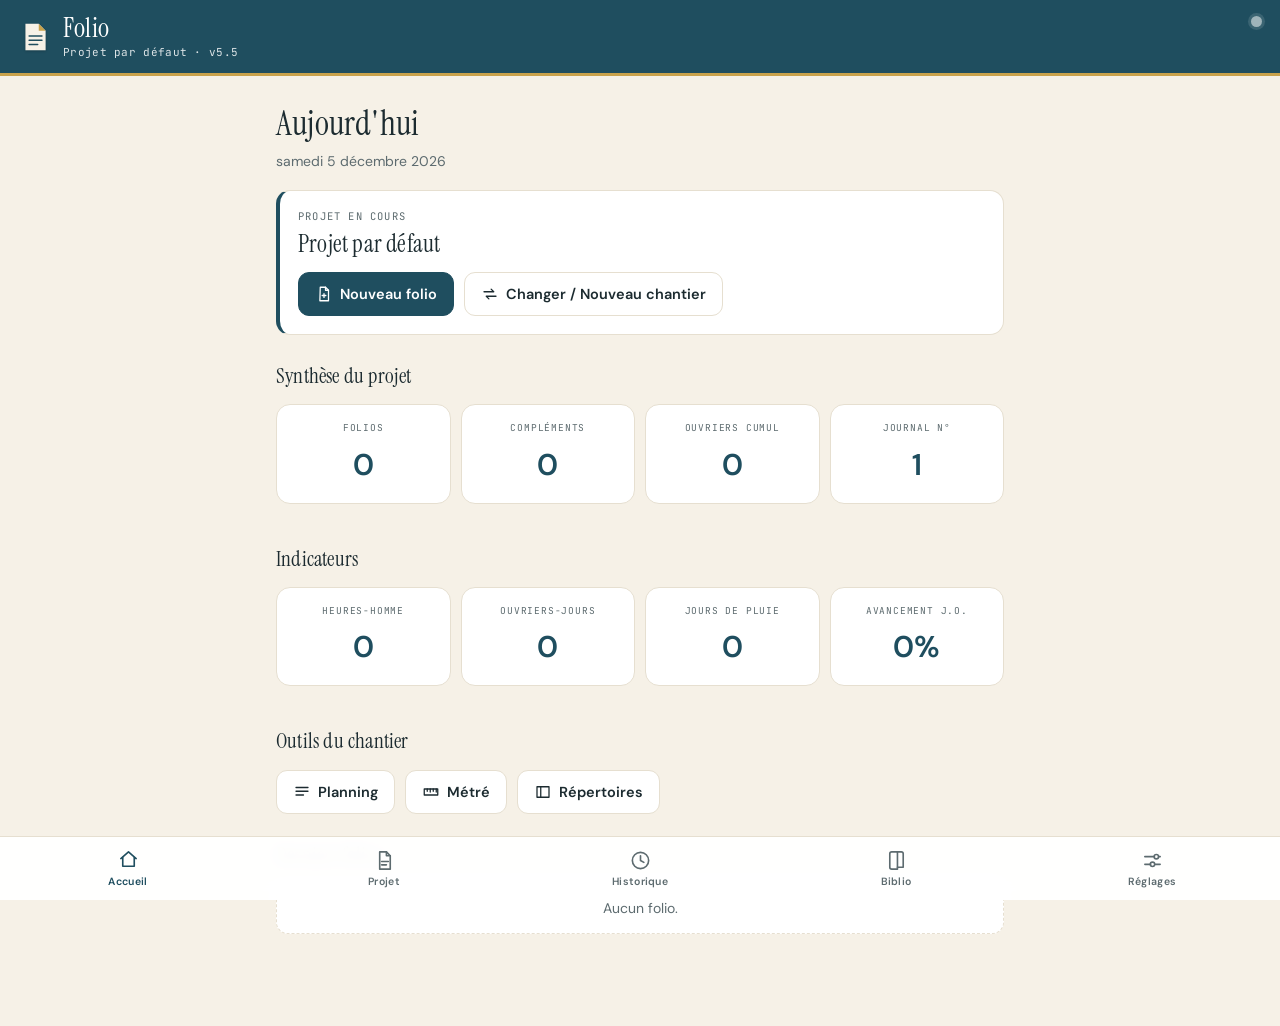
==== commit f5bd9177: "Add files via upload" ====
--- a/index.html
+++ b/index.html
@@ -226,7 +226,7 @@
     </svg>
     <div class="brand-txt">
       <h1>Folio</h1>
-      <p class="header-sub" id="header-sub">Page après page, ton chantier · v5.4</p>
+      <p class="header-sub" id="header-sub">Page après page, ton chantier · v5.5</p>
     </div>
   </div>
   <span class="sync-dot" id="sync-dot" title="Statut"></span>
@@ -559,7 +559,7 @@
 
     <details class="fieldset">
       <summary>ℹ À propos</summary>
-      <p style="font-size:14px;">Folio v5.4 — Journal des Travaux, modèle Embuild 9545 F.</p>
+      <p style="font-size:14px;">Folio v5.5 — Journal des Travaux, modèle Embuild 9545 F.</p>
       <p class="screen-sub">100 % local (IndexedDB) + publication GitHub explicite. Fonctionne hors-ligne.</p>
     </details>
 
@@ -664,7 +664,7 @@
 'use strict';
 
 /* ═══════════ CONSTANTES & ÉTAT ═══════════ */
-const APP_VERSION='5.4';
+const APP_VERSION='5.5';
 const DB_NAME='journal-travaux-db';
 const DB_VERSION=5;
 const STORES={
@@ -859,6 +859,7 @@
   const compls=await dbAll(STORES.complements);
   state.complements=compls.map(x=>normCompl(x.value!==undefined?x.value:x)).sort((a,b)=>(a.folio_compl_no||0)-(b.folio_compl_no||0));
   await seedCavellIfEmpty();
+  await seedCavellProjectData();
   if(typeof loadReps==='function') await loadReps();
 }
 
@@ -887,8 +888,7 @@
   const p=state.projet; if(!p) return;
   const ent=p.entrepreneur||{};
   const vide=!((p.pouvoir_adjudicateur||'').trim() || (ent.nom||'').trim());
-  if(!vide && (p._cavell_seed||0)>=CAVELL_SEED_V) return;   /* déjà à jour → on ne touche pas */
-  /* Données Cavell de référence : on (re)pose le seed en préservant nom, n° de journal et l'historique. */
+  if(!vide && (p._cavell_seed||0)>=CAVELL_SEED_V) return;
   const merged={...p, ...CAVELL_SEED};
   merged.entrepreneur={...(p.entrepreneur||{}), ...CAVELL_SEED.entrepreneur};
   merged.nom=p.nom||CAVELL_SEED.nom;
@@ -896,6 +896,123 @@
   merged._cavell_seed=CAVELL_SEED_V;
   merged.id=p.id; merged.projet_id=p.projet_id||p.id;
   await saveProjet(merged);
+}
+
+/* ═══ Pré-remplissage données projet CHIREC Cavell depuis les CSC (idempotent) ═══ */
+const CAVELL_DATA_V=1;
+async function seedCavellProjectData(){
+  const p=state.projet; if(!p) return;
+  if((p._cavell_data_v||0)>=CAVELL_DATA_V) return;
+
+  /* PLANNING — phases Lot 3 HVAC+SAN (CSC Chirec-2024-004 §III.14) */
+  if(!(p.planning&&p.planning.length)){
+    p.planning=[
+      {nom:'Études d\'exécution + fiches techniques',       debut:'2026-05-14',fin:'2026-06-30',pct:0},
+      {nom:'Approvisionnement CTA + groupes froid',         debut:'2026-05-14',fin:'2026-08-31',pct:0},
+      {nom:'Approvisionnement équipements sanitaires',      debut:'2026-05-14',fin:'2026-07-31',pct:0},
+      {nom:'Démontage installations HVAC/SAN existantes',   debut:'2026-06-01',fin:'2026-07-15',pct:0},
+      {nom:'Installation réseaux hydrauliques',             debut:'2026-07-01',fin:'2026-10-31',pct:0},
+      {nom:'Installation réseaux aérauliques',              debut:'2026-07-15',fin:'2026-10-31',pct:0},
+      {nom:'Installation sanitaire ECS/EF + évacuations',  debut:'2026-06-15',fin:'2026-10-15',pct:0},
+      {nom:'Pose CTA + groupes froid + pompes',             debut:'2026-09-01',fin:'2026-11-15',pct:0},
+      {nom:'Régulation DDC + GTC (Honeywell EBI)',          debut:'2026-10-01',fin:'2026-12-01',pct:0},
+      {nom:'Essais hydrauliques + aérauliques + réglages',  debut:'2026-11-15',fin:'2026-12-20',pct:0},
+      {nom:'Réception provisoire',                         debut:'2026-12-16',fin:'2026-12-31',pct:0}
+    ].map((t,i)=>({...t,id:'plan-cavell-'+i}));
+  }
+
+  /* MÉTRÉ — postes Lot 3 HVAC+SAN (structure CSC Sweco 55820002, format belge) */
+  if(!(p.metre&&p.metre.length)){
+    p.metre=[
+      /* 01 — Généralités */
+      {code:'01.01',designation:'Démontage installations HVAC existantes',         unite:'ff', qte:1,  pu:0},
+      {code:'01.02',designation:'Protection et installation de chantier HVAC',     unite:'ff', qte:1,  pu:0},
+      /* 02 — Réseaux hydrauliques */
+      {code:'02.01',designation:'Tuyauterie acier noir soudée réseau chaud/froid', unite:'mct',qte:0,  pu:0},
+      {code:'02.02',designation:'Tuyauterie acier galvanisé eau froide technique', unite:'mct',qte:0,  pu:0},
+      {code:'02.03',designation:'Calorifugeage réseaux hydrauliques',              unite:'m',  qte:0,  pu:0},
+      {code:'02.04',designation:'Vases d\'expansion + soupapes sécurité',          unite:'ff', qte:1,  pu:0},
+      /* 03 — Réseaux aérauliques */
+      {code:'03.01',designation:'Gaines rectangulaires acier galvanisé',           unite:'m²', qte:0,  pu:0},
+      {code:'03.02',designation:'Gaines circulaires spiralées acier',              unite:'m',  qte:0,  pu:0},
+      {code:'03.03',designation:'Calorifugeage réseaux aérauliques',              unite:'m²', qte:0,  pu:0},
+      /* 04 — Équipements HVAC */
+      {code:'04.01',designation:'Groupes de traitement d\'air (CTA/GP)',           unite:'pce',qte:0,  pu:0},
+      {code:'04.02',designation:'Groupes d\'extraction d\'air (GE)',               unite:'pce',qte:0,  pu:0},
+      {code:'04.03',designation:'Ventilo-convecteurs 4 tubes (VCV)',               unite:'pce',qte:0,  pu:0},
+      {code:'04.04',designation:'Pompes de circulation à débit variable',          unite:'pce',qte:0,  pu:0},
+      {code:'04.05',designation:'Humidificateurs vapeur électrique (dans CTA)',    unite:'pce',qte:0,  pu:0},
+      {code:'04.06',designation:'Robinetterie + accessoires réseaux',              unite:'ff', qte:1,  pu:0},
+      /* 05 — Régulation */
+      {code:'05.01',designation:'Régulation DDC décentralisée (type Honeywell EBI)',unite:'ff',qte:1,  pu:0},
+      {code:'05.02',designation:'Reports alarmes + GTC — câblage et mise en service',unite:'ff',qte:1, pu:0},
+      /* 06 — Sanitaire : réseaux */
+      {code:'06.01',designation:'Démontage sanitaire existant',                    unite:'ff', qte:1,  pu:0},
+      {code:'06.02',designation:'Tuyauterie cuivre ECS (eau chaude sanitaire)',    unite:'mct',qte:0,  pu:0},
+      {code:'06.03',designation:'Tuyauterie cuivre EF (eau froide sanitaire)',     unite:'mct',qte:0,  pu:0},
+      {code:'06.04',designation:'Isolation thermique anti-condensation EF',        unite:'m',  qte:0,  pu:0},
+      {code:'06.05',designation:'Évacuations en PVC/fonte',                        unite:'m',  qte:0,  pu:0},
+      /* 07 — Équipements sanitaires */
+      {code:'07.01',designation:'Adoucisseur d\'eau (alimentation humidificateurs)',unite:'pce',qte:1,  pu:0},
+      {code:'07.02',designation:'Préparateur ECS',                                  unite:'pce',qte:0,  pu:0},
+      {code:'07.03',designation:'Appareils sanitaires (WC, lavabos, douches)',      unite:'pce',qte:0,  pu:0},
+      {code:'07.04',designation:'Robinetterie sanitaire + accessoires',             unite:'ff', qte:1,  pu:0},
+      /* 08 — Essais */
+      {code:'08.01',designation:'Essais hydrauliques + aérauliques + rapports',    unite:'ff', qte:1,  pu:0},
+      {code:'08.02',designation:'Dossier as-built (plans + fiches techniques)',    unite:'ff', qte:1,  pu:0}
+    ].map((m,i)=>({...m,id:'metre-cavell-'+i}));
+  }
+
+  await saveProjet({...p, _cavell_data_v:CAVELL_DATA_V});
+
+  /* RÉPERTOIRES — matériel HVAC/SAN, matériaux, visiteurs CHIREC */
+  const rm=await dbAll(STORES.rep_materiel);
+  if(!rm.length){
+    const mat=[
+      {designation:'Groupe de traitement d\'air (CTA)',      marque:'Sweco spec GP/GC',     ref:'CTA'},
+      {designation:'Groupe d\'extraction d\'air',            marque:'Sweco spec GE',        ref:'GE'},
+      {designation:'Machine frigorifique AquaSnap',          marque:'Carrier 30WG 190-2018',ref:'MF'},
+      {designation:'Pompe de circulation',                   marque:'(à soumettre DT)',     ref:'PC'},
+      {designation:'Humidificateur vapeur électrique',       marque:'(à soumettre DT)',     ref:'HUM'},
+      {designation:'Ventilo-convecteur 4 tubes',             marque:'(à soumettre DT)',     ref:'VCV'},
+      {designation:'Variateur de fréquence',                 marque:'(à soumettre DT)',     ref:'VF'},
+      {designation:'Régulateur DDC',                         marque:'Honeywell EBI',        ref:'DDC'},
+      {designation:'Adoucisseur d\'eau',                     marque:'(à soumettre DT)',     ref:'AD'},
+      {designation:'Préparateur ECS',                        marque:'(à soumettre DT)',     ref:'PECS'}
+    ];
+    for(const m of mat) await dbPut(STORES.rep_materiel,{...m,id:'rm-cavell-'+m.ref});
+  }
+
+  const rx=await dbAll(STORES.rep_materiaux);
+  if(!rx.length){
+    const maty=[
+      {designation:'Tuyauterie acier noir soudée',           unite:'mct',fournisseur:''},
+      {designation:'Tuyauterie acier galvanisé',             unite:'mct',fournisseur:''},
+      {designation:'Tuyauterie cuivre ECS/EF',               unite:'mct',fournisseur:''},
+      {designation:'Gaine rectangulaire acier galvanisé',    unite:'m²', fournisseur:''},
+      {designation:'Gaine circulaire spiralée acier',        unite:'m',  fournisseur:''},
+      {designation:'Calorifuge laine de roche (chaleur)',    unite:'m',  fournisseur:''},
+      {designation:'Calorifuge mousse synthétique (anti-cond.)',unite:'m',fournisseur:''},
+      {designation:'Manchette anti-vibratile',               unite:'pce',fournisseur:''}
+    ];
+    for(let i=0;i<maty.length;i++) await dbPut(STORES.rep_materiaux,{...maty[i],id:'rx-cavell-'+i});
+  }
+
+  const rv=await dbAll(STORES.rep_visiteurs);
+  if(!rv.length){
+    const vis=[
+      {nom:'Direction des Travaux',         societe:'CHIREC',           fonction:'Maître d\'ouvrage'},
+      {nom:'Fonctionnaire dirigeant',       societe:'CHIREC — Direction des Infrastructures',fonction:'Dirigeant'},
+      {nom:'Sweco Belgium',                 societe:'Sweco Belgium nv', fonction:'Bureau d\'études HVAC/SAN'},
+      {nom:'ASSAR Architects',              societe:'ASSAR Architects', fonction:'Architecte'},
+      {nom:'Coordinateur sécurité-santé',   societe:'(à désigner)',     fonction:'Sécurité chantier'},
+      {nom:'Entreprise générale Lot 1',     societe:'(à désigner)',     fonction:'Coordinateur planning'}
+    ];
+    for(let i=0;i<vis.length;i++) await dbPut(STORES.rep_visiteurs,{...vis[i],id:'rv-cavell-'+i});
+  }
+
+  if(typeof loadReps==='function') await loadReps();
+  if(typeof buildCaseRepPickers==='function') buildCaseRepPickers();
 }
 
 async function saveConfig(){ await dbPut(STORES.config,{id:'config',value:state.config}); }
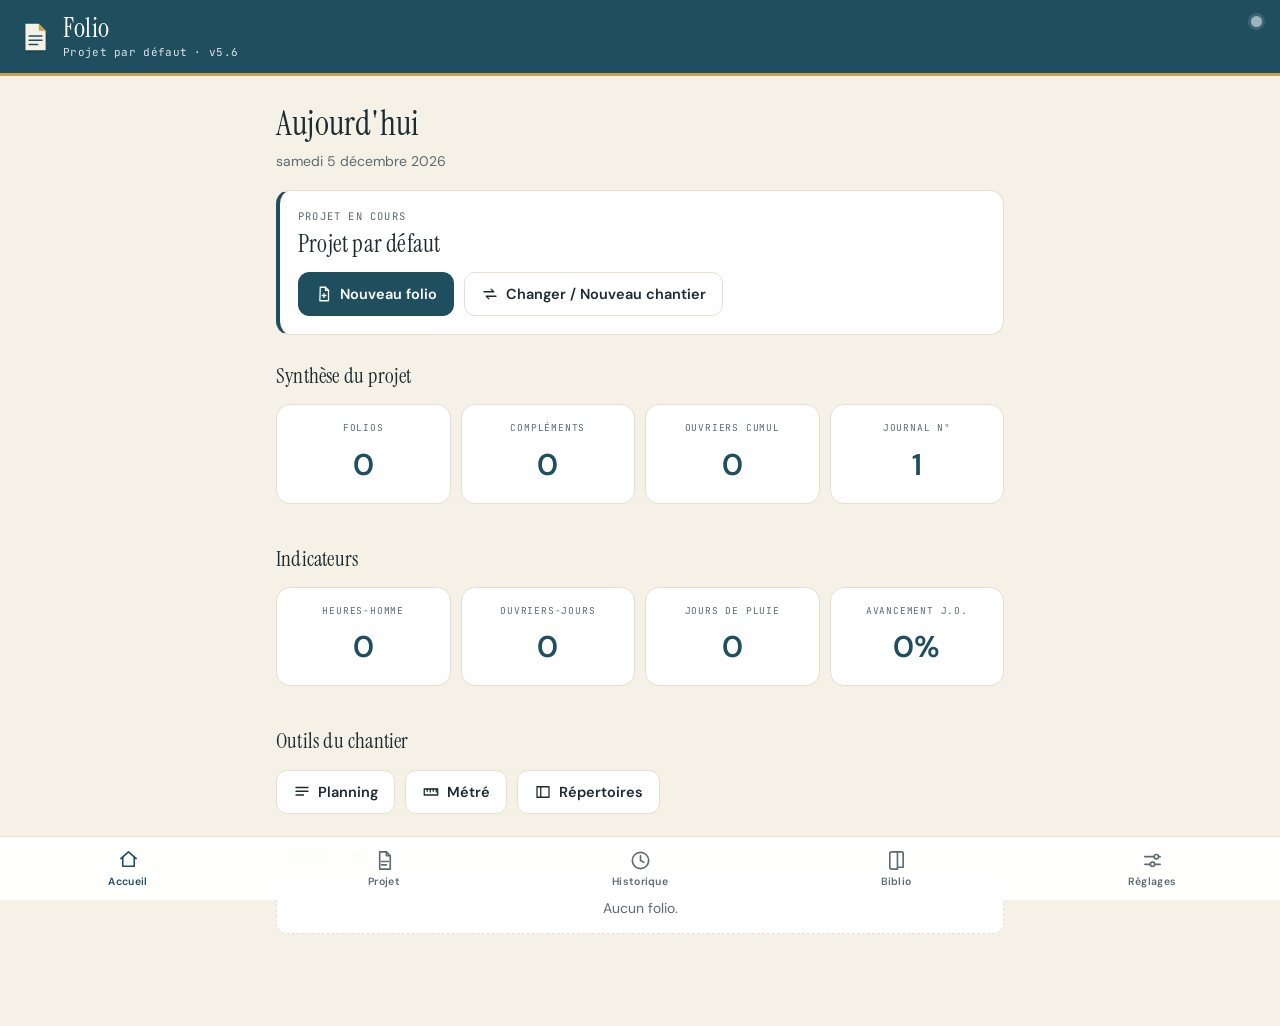
==== commit e96ea45c: "Add files via upload" ====
--- a/index.html
+++ b/index.html
@@ -226,7 +226,7 @@
     </svg>
     <div class="brand-txt">
       <h1>Folio</h1>
-      <p class="header-sub" id="header-sub">Page après page, ton chantier · v5.5</p>
+      <p class="header-sub" id="header-sub">Page après page, ton chantier · v5.6</p>
     </div>
   </div>
   <span class="sync-dot" id="sync-dot" title="Statut"></span>
@@ -664,7 +664,7 @@
 'use strict';
 
 /* ═══════════ CONSTANTES & ÉTAT ═══════════ */
-const APP_VERSION='5.5';
+const APP_VERSION='5.6';
 const DB_NAME='journal-travaux-db';
 const DB_VERSION=5;
 const STORES={
@@ -860,6 +860,7 @@
   state.complements=compls.map(x=>normCompl(x.value!==undefined?x.value:x)).sort((a,b)=>(a.folio_compl_no||0)-(b.folio_compl_no||0));
   await seedCavellIfEmpty();
   await seedCavellProjectData();
+  await seedCavellBiblio();
   if(typeof loadReps==='function') await loadReps();
 }
 
@@ -1016,6 +1017,113 @@
 }
 
 async function saveConfig(){ await dbPut(STORES.config,{id:'config',value:state.config}); }
+
+/* ═══ Pré-charge Bibliothèque — données extraites des 5 CSC CHIREC Cavell (idempotent) ═══ */
+const CAVELL_BIBLIO_V=1;
+async function seedCavellBiblio(){
+  const p=state.projet; if(!p) return;
+  if((p._cavell_biblio_v||0)>=CAVELL_BIBLIO_V) return;
+  const pid=p.id||'main';
+  const docs=[
+    { id:'bib-cav-01', projet_id:pid, ocr:false, disciplines:['HVAC','Sanitaire'],
+      name:'Chirec_2024004__CSC__Travaux_Cavell.pdf', pages:90, read:20,
+      ingested_at:'2026-05-30T00:00:00.000Z',
+      text_excerpt:'CHIREC Réf.: Chirec-2024-004 Lot 3 HVAC et Sanitaire. Début travaux 27 mai 2024. Fin 16 mai 2025. 338 jours ouvrables.' },
+    { id:'bib-cav-02', projet_id:pid, ocr:false, disciplines:['HVAC'],
+      name:'CSC_HVAC_CHIREC_Cavell_20240227.pdf', pages:148, read:40,
+      ingested_at:'2026-05-30T00:00:01.000Z',
+      text_excerpt:'Sweco Belgium. Groupes de traitement d\'air GP/GC/GE. Ventilo-convecteurs. Pompes circulation. Humidificateurs vapeur. Régulation DDC Honeywell EBI.' },
+    { id:'bib-cav-03', projet_id:pid, ocr:false, disciplines:['Sanitaire'],
+      name:'CSC_SAN_CHIREC_Cavell_20240227.pdf', pages:30, read:30,
+      ingested_at:'2026-05-30T00:00:02.000Z',
+      text_excerpt:'Sweco Belgium. Adoucisseur eau. Préparateur ECS. Évacuations. Réseaux ECS/EF. Limite d\'entreprise HVAC/SAN.' },
+    { id:'bib-cav-04', projet_id:pid, ocr:false, disciplines:['Acoustique'],
+      name:'Cahier_des_charges_acoustiques.pdf', pages:66, read:66,
+      ingested_at:'2026-05-30T00:00:03.000Z',
+      text_excerpt:'Polyclinique Edith Cavell. NBN S01-400. Chambres : niveau bruit ≤35 dB(A). Catégories isolation façades 1/2/3.' },
+    { id:'bib-cav-05', projet_id:pid, ocr:false, disciplines:['Électricité'],
+      name:'Classification_des_locaux.pdf', pages:6, read:6,
+      ingested_at:'2026-05-30T00:00:04.000Z',
+      text_excerpt:'Classification T013/IA. Locaux médicaux groupe 1 classe 15. RGIE + HD 60364-7-710. Sweco Belgium.' }
+  ];
+  const exts=[
+    { id:'bex-cav-01', doc_id:'bib-cav-01', projet_id:pid, schema_version:1,
+      created_at:'2026-05-30T00:00:00.000Z',
+      tier1:{ pouvoir_adjudicateur:'Centre Hospitalier Interrégional Edith Cavell (CHIREC) — Direction des infrastructures',
+        no_dossier:'Chirec-2024-004', description:'Extension hôpital de jour chirurgical — Lot 3 HVAC et Sanitaire',
+        montant_entreprise:'1.250.000,00 € HTVA', delai_achevement_jo:'338',
+        agreation:'D16 · D18 · P1 classe 4', procedure:'Ouverte avec publication' },
+      tier2:{ disciplines:['HVAC','Sanitaire'],
+        items:[
+          {discipline:'HVAC',     type:'Centrale de traitement d\'air', capacity:'16 750 m³/h', snippet:'5 groupes de pulsion, débit pulsion max 16 750 m³/h — ventilation mécanique sans recyclage'},
+          {discipline:'HVAC',     type:'Ventilation / extraction',      capacity:'14 410 m³/h', snippet:'8 groupes d\'extraction en régime normal, débit extraction 14 410 m³/h'},
+          {discipline:'HVAC',     type:'Groupe froid',                  capacity:'163,9 kWf',   snippet:'2 machines frigorifiques Carrier AquaSnap 30WG 190-2018, 163,9 kWf total (2 circuits)'},
+          {discipline:'Sanitaire',type:'Production ECS',               capacity:'',            snippet:'Préparateur ECS — débit et volume selon plans Sweco'},
+          {discipline:'Sanitaire',type:'Adoucisseur',                  capacity:'',            snippet:'Adoucisseur alimentation humidificateurs des CTA'}
+        ]},
+      tier3:{ adresse_chantier:'37 Rue Général Lotz, 1180 Uccle', maitre_oeuvre:'ASSAR Architects', bureau_etude:'Sweco Belgium' }
+    },
+    { id:'bex-cav-02', doc_id:'bib-cav-02', projet_id:pid, schema_version:1,
+      created_at:'2026-05-30T00:00:01.000Z',
+      tier1:{ no_dossier:'Chirec-2024-004', description:'Lot 3 Partie 1 — Équipements et installations HVAC' },
+      tier2:{ disciplines:['HVAC'],
+        items:[
+          {discipline:'HVAC', type:'Centrale de traitement d\'air', capacity:'',      snippet:'Groupes GP/GC : section ventilateur, filtration, échangeurs, humidification, récupération chaleur'},
+          {discipline:'HVAC', type:'Ventilation / extraction',      capacity:'',      snippet:'Groupes GE : section ventilateur, récupération chaleur éventuelle'},
+          {discipline:'HVAC', type:'Pompe de circulation',          capacity:'',      snippet:'Pompes à débit variable — contrôle débit par mesure hauteurs énergétiques'},
+          {discipline:'HVAC', type:'Humidificateur',               capacity:'',      snippet:'Humidificateur vapeur électrique dans gaine — thermocontact sécurité, jeu résistances réserve'},
+          {discipline:'HVAC', type:'Ventilo-convecteur',           capacity:'',      snippet:'Ventilo-convecteurs batteries chaude et froide en allège, aile E R+2'},
+          {discipline:'HVAC', type:'Échangeur',                    capacity:'',      snippet:'Récupération de chaleur, batteries thermiques groupes et VCV'}
+        ]},
+      tier3:{ bureau_etude:'Sweco Belgium' }
+    },
+    { id:'bex-cav-03', doc_id:'bib-cav-03', projet_id:pid, schema_version:1,
+      created_at:'2026-05-30T00:00:02.000Z',
+      tier1:{ no_dossier:'Chirec-2024-004', description:'Lot 3 Partie 2 — Équipements et installations Sanitaire' },
+      tier2:{ disciplines:['Sanitaire'],
+        items:[
+          {discipline:'Sanitaire', type:'Production ECS',     capacity:'',  snippet:'Préparateur ECS — vérification sections, calculs pertes de charge à charge Entrepreneur'},
+          {discipline:'Sanitaire', type:'Adoucisseur',       capacity:'',  snippet:'Eau adoucie fournie à la partie HVAC pour alimentation humidificateurs des CTA'},
+          {discipline:'Sanitaire', type:'Pompe de relevage', capacity:'',  snippet:'Évacuations eaux trop-pleins, robinets vidange, soupapes sûreté'},
+          {discipline:'Sanitaire', type:'Séparateur',        capacity:'',  snippet:'Traitement eaux avant rejet réseau'}
+        ]},
+      tier3:{ bureau_etude:'Sweco Belgium' }
+    },
+    { id:'bex-cav-04', doc_id:'bib-cav-04', projet_id:pid, schema_version:1,
+      created_at:'2026-05-30T00:00:03.000Z',
+      tier1:{},
+      tier2:{ disciplines:['Acoustique'],
+        items:[
+          {discipline:'Acoustique', type:'Exigence NBN S01-400', capacity:'35 dB(A)',  snippet:'Chambres : niveau de bruit ≤35 dB(A) selon NBN S01-400 catégorie minimale — hôpital'},
+          {discipline:'Acoustique', type:'Affaiblissement acoustique', capacity:'Rw 23-43 dB', snippet:'Isolation bruits aériens façades — Rw : 23 dB (125 Hz) à 43 dB (4000 Hz)'},
+          {discipline:'Acoustique', type:'Niveau sonore',        capacity:'',          snippet:'Équipements extérieurs conservés (groupe froid 1, groupe froid 2, ventilation) — pas bruyants selon rapport'}
+        ]},
+      tier3:{}
+    },
+    { id:'bex-cav-05', doc_id:'bib-cav-05', projet_id:pid, schema_version:1,
+      created_at:'2026-05-30T00:00:04.000Z',
+      tier1:{},
+      tier2:{ disciplines:['Électricité'],
+        items:[
+          {discipline:'Électricité', type:'Tableau général (TGBT)', capacity:'',  snippet:'Liaisons équipotentielles principales raccordées borne principale local technique TGBT'},
+          {discipline:'Électricité', type:'Transformateur',         capacity:'',  snippet:'HD 60364-7-710 locaux médicaux — groupe 1 classe 15 — UPS + groupe secours 24h'}
+        ]},
+      tier3:{}
+    }
+  ];
+  for(const d of docs){ try{ await dbPut(STORES.biblio_documents, d); }catch(_){} }
+  for(const e of exts){ try{ await dbPut(STORES.biblio_extractions, e); }catch(_){} }
+  /* Meta consolidée */
+  const meta={ id:pid, updated_at:new Date().toISOString(),
+    tier1:{ pouvoir_adjudicateur:'Centre Hospitalier Interrégional Edith Cavell (CHIREC)',
+      no_dossier:'Chirec-2024-004', description:'Lot 3 HVAC et Sanitaire — Édith Cavell Uccle',
+      montant_entreprise:'1.250.000,00 € HTVA', delai_achevement_jo:'338', agreation:'D16 · D18 · P1 classe 4' },
+    tier2:{ disciplines:['HVAC','Sanitaire','Acoustique','Électricité'] },
+    tier3:{ adresse_chantier:'37 Rue Général Lotz, 1180 Uccle', bureau_etude:'Sweco Belgium', maitre_oeuvre:'ASSAR Architects' }
+  };
+  try{ await dbPut(STORES.biblio_projets_meta, meta); }catch(_){}
+  await saveProjet({...p, _cavell_biblio_v:CAVELL_BIBLIO_V});
+}
 async function saveProjet(p){
   /* Multi-projet : la clé est p.id (plus d'id='main' hardcodé) */
   if(!p.id) p.id=p.projet_id||'main';
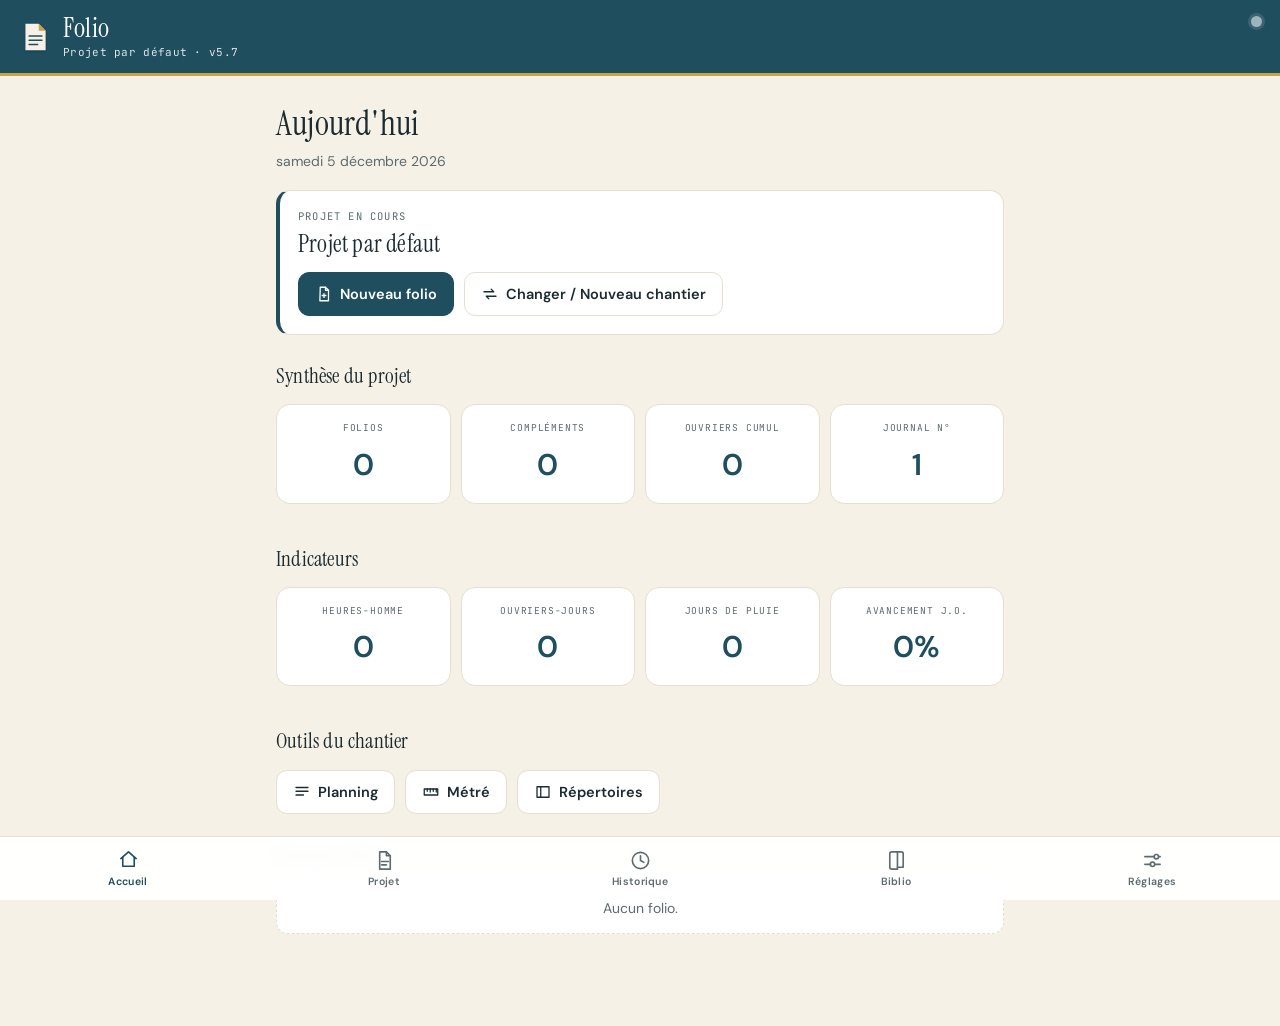
==== commit e7a15c28: "Add files via upload" ====
--- a/index.html
+++ b/index.html
@@ -226,7 +226,7 @@
     </svg>
     <div class="brand-txt">
       <h1>Folio</h1>
-      <p class="header-sub" id="header-sub">Page après page, ton chantier · v5.6</p>
+      <p class="header-sub" id="header-sub">Page après page, ton chantier · v5.7</p>
     </div>
   </div>
   <span class="sync-dot" id="sync-dot" title="Statut"></span>
@@ -664,7 +664,7 @@
 'use strict';
 
 /* ═══════════ CONSTANTES & ÉTAT ═══════════ */
-const APP_VERSION='5.6';
+const APP_VERSION='5.7';
 const DB_NAME='journal-travaux-db';
 const DB_VERSION=5;
 const STORES={
@@ -870,6 +870,8 @@
   nom:'Édith Cavel',
   description:'Extension hôpital de jour chirurgical — Lot 3 (HVAC + Sanitaire). Chantier : 37 rue Général Lotz, 1180 Uccle.',
   pouvoir_adjudicateur:'Centre Hospitalier Interrégional Edith Cavell (CHIREC) — Direction des infrastructures',
+  administration:'Direction des infrastructures',
+  service:'Suivi technique des marchés publics — infrastructures hospitalières',
   no_dossier:'CHIREC-CAVELL-2026-LOT3', csc_no:'2026-CHIREC-CAVELL-L3',
   csc_ref:'Cahier spécial des charges CHIREC Cavell Lot 3',
   montant_entreprise:'1.250.000,00 EUR HTVA',
@@ -2318,6 +2320,8 @@
   const entStr=(typeof p.entrepreneur==='string'&&p.entrepreneur)?p.entrepreneur:(ent.nom||'');
   return { ...p,
     entrepreneur:entStr,                              /* build_pdf.py veut un TEXTE, pas un objet */
+    administration:p.administration||'',
+    service:p.service||'',
     adresse:ent.adresse||p.adresse||'',
     telephone:ent.tel||p.telephone||'',
     agreation:ent.agreation||p.agreation||'',
@@ -2357,11 +2361,25 @@
 function buildPublishPayload(journalNo){                     /* journalNo optionnel : défaut = courant */
   const targetJ=journalNo||currentJournalNo();
   const pid=currentProjetId();
-  /* On publie UNIQUEMENT les folios du projet courant ET du journal cible (multi-projet) */
   const folios=state.folios.filter(f=>(f.projet_id||'main')===pid && (f.journal_no||1)===targetJ);
   const folioNos=new Set(folios.map(f=>f.folio_no));
-  const projet=publishProjet(); projet.journal_no=targetJ;   /* force le N° dans le PDF */
+  const projet=publishProjet(); projet.journal_no=targetJ;
+  const g=v=>projet[v]||'';
+  /* Rétrocompatibilité V2.x : build_pdf.py lit les champs à plat AU NIVEAU RACINE du JSON.
+     On les expose aussi dans projet:{} pour les versions V3+ du générateur.          */
   return { version:APP_VERSION, published_at:new Date().toISOString(), journal_no:targetJ,
+    /* ── champs plats (lus par build_pdf.py V2.x) ─────────────────────────── */
+    pouvoir_adjudicateur:g('pouvoir_adjudicateur'), administration:g('administration'),
+    service:g('service'),                           no_dossier:g('no_dossier'),
+    description:g('description'),                   csc_no:g('csc_no'),
+    csc_ref:g('csc_ref'),                           entrepreneur:g('entrepreneur'),
+    adresse:g('adresse'),                            telephone:g('telephone'),
+    agreation:g('agreation'),                        onss:g('onss'),
+    no_entreprise:g('no_entreprise'),               lieu_contrat:g('lieu_contrat'),
+    date_contract_debut:g('date_contract_debut'),   date_contract_fin:g('date_contract_fin'),
+    delai_achevement_jo:g('delai_achevement_jo'),   cachet_label:g('cachet_label'),
+    cachet_ville:g('cachet_ville'),                 cachet_mail:g('cachet_mail'),
+    /* ── structure V3+ (projet imbriqué) ──────────────────────────────────── */
     projet:projet, folios:folios.map(publishFolio), complements:publishComplementsFor(folioNos, pid) };
 }
 
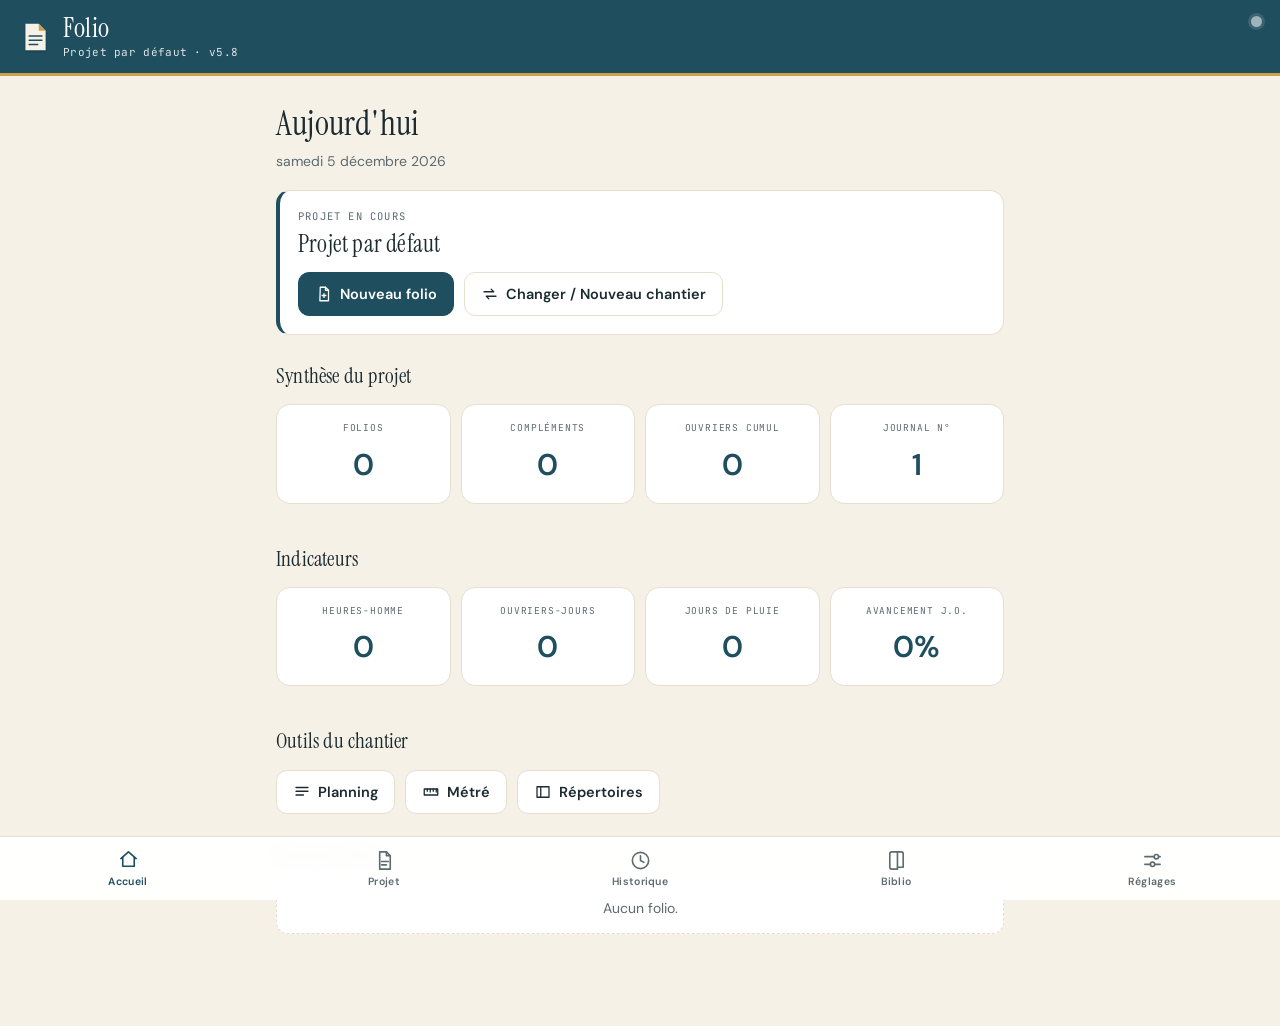
==== commit ee0f1338: "Add files via upload" ====
--- a/index.html
+++ b/index.html
@@ -226,7 +226,7 @@
     </svg>
     <div class="brand-txt">
       <h1>Folio</h1>
-      <p class="header-sub" id="header-sub">Page après page, ton chantier · v5.7</p>
+      <p class="header-sub" id="header-sub">Page après page, ton chantier · v5.8</p>
     </div>
   </div>
   <span class="sync-dot" id="sync-dot" title="Statut"></span>
@@ -664,7 +664,7 @@
 'use strict';
 
 /* ═══════════ CONSTANTES & ÉTAT ═══════════ */
-const APP_VERSION='5.7';
+const APP_VERSION='5.8';
 const DB_NAME='journal-travaux-db';
 const DB_VERSION=5;
 const STORES={
@@ -886,16 +886,16 @@
     adresse:'Z.I., 6 rue des Gerboises - 5100 Naninne', tel:'081/21 27 02',
     mail:'naninne@eeg.be', tva:'BE 0442.891.013', cachet_label:'EEG', agreation:'' }
 };
-const CAVELL_SEED_V=2;   /* incrémenter pour re-pousser les données pré-remplies corrigées */
+const CAVELL_SEED_V=3;   /* v3 : force re-remplissage des données CHIREC (description, administration, service) */
 async function seedCavellIfEmpty(){
   const p=state.projet; if(!p) return;
-  const ent=p.entrepreneur||{};
+  const ent=typeof p.entrepreneur==='object'&&p.entrepreneur?p.entrepreneur:{};
   const vide=!((p.pouvoir_adjudicateur||'').trim() || (ent.nom||'').trim());
   if(!vide && (p._cavell_seed||0)>=CAVELL_SEED_V) return;
   const merged={...p, ...CAVELL_SEED};
-  merged.entrepreneur={...(p.entrepreneur||{}), ...CAVELL_SEED.entrepreneur};
+  merged.entrepreneur={...ent, ...CAVELL_SEED.entrepreneur};  /* ent est toujours un objet ici */
   merged.nom=p.nom||CAVELL_SEED.nom;
-  merged.journal_no=p.journal_no||CAVELL_SEED.journal_no||1;
+  merged.journal_no=p.journal_no||1;
   merged._cavell_seed=CAVELL_SEED_V;
   merged.id=p.id; merged.projet_id=p.projet_id||p.id;
   await saveProjet(merged);
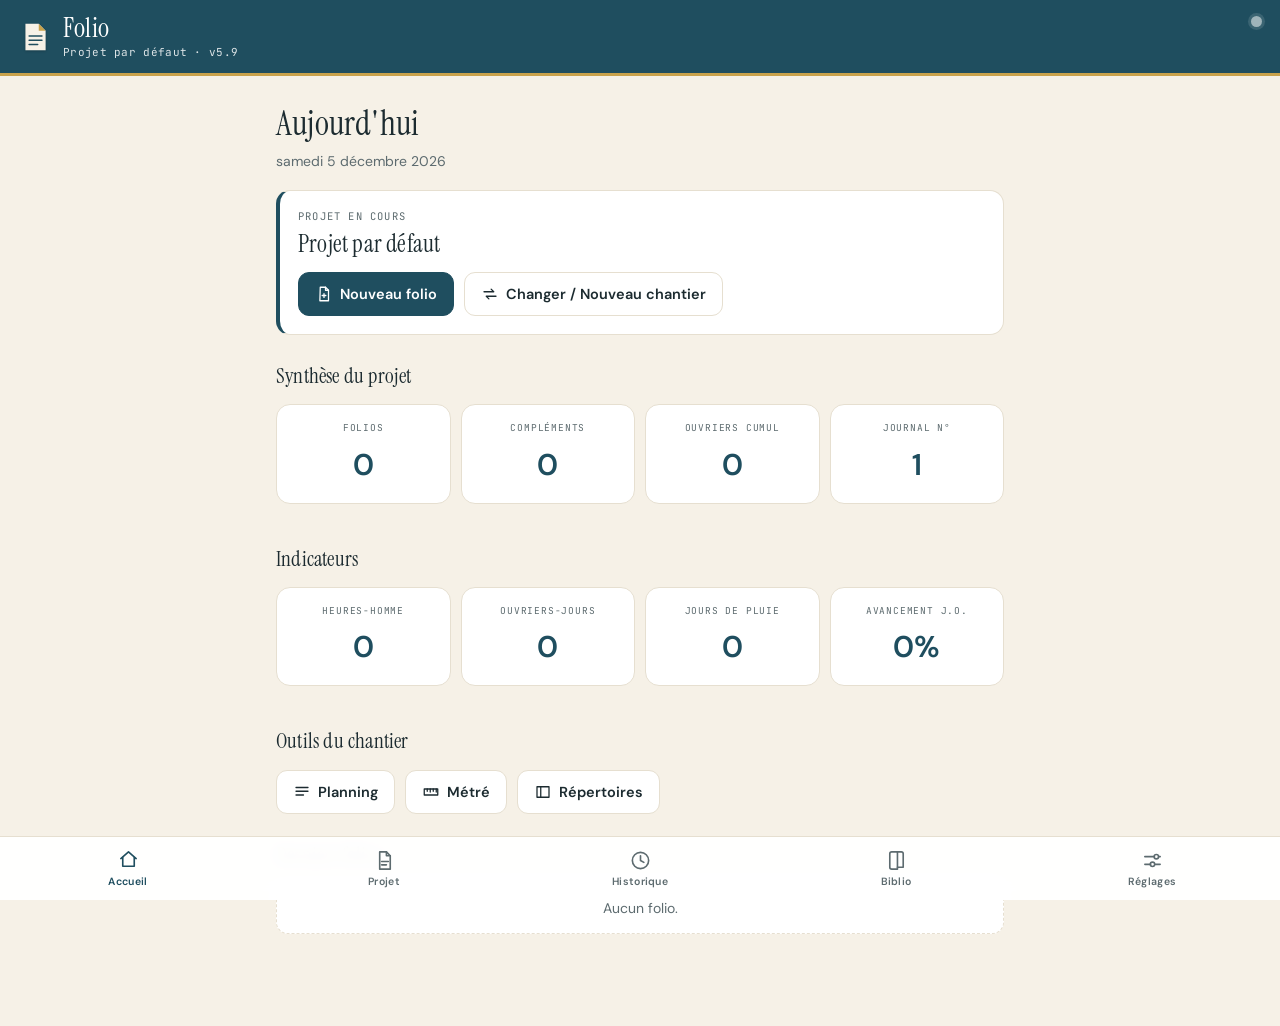
==== commit 501bb71d: "Add files via upload" ====
--- a/index.html
+++ b/index.html
@@ -3,6 +3,8 @@
 <head>
 <meta charset="UTF-8">
 <meta name="viewport" content="width=device-width, initial-scale=1, viewport-fit=cover">
+<meta http-equiv="Cache-Control" content="no-cache, no-store, must-revalidate">
+<meta http-equiv="Pragma" content="no-cache">
 <meta name="theme-color" content="#1F4E5F">
 <title>Folio</title>
 <link rel="manifest" href="manifest.json">
@@ -226,7 +228,7 @@
     </svg>
     <div class="brand-txt">
       <h1>Folio</h1>
-      <p class="header-sub" id="header-sub">Page après page, ton chantier · v5.8</p>
+      <p class="header-sub" id="header-sub">Page après page, ton chantier · v5.9</p>
     </div>
   </div>
   <span class="sync-dot" id="sync-dot" title="Statut"></span>
@@ -664,7 +666,7 @@
 'use strict';
 
 /* ═══════════ CONSTANTES & ÉTAT ═══════════ */
-const APP_VERSION='5.8';
+const APP_VERSION='5.9';
 const DB_NAME='journal-travaux-db';
 const DB_VERSION=5;
 const STORES={
@@ -2364,6 +2366,25 @@
   const folios=state.folios.filter(f=>(f.projet_id||'main')===pid && (f.journal_no||1)===targetJ);
   const folioNos=new Set(folios.map(f=>f.folio_no));
   const projet=publishProjet(); projet.journal_no=targetJ;
+  /* Fallback CHIREC : si les données projet sont vides (cache navigateur corrompu),
+     on garantit que le JSON publié est toujours complet pour ce chantier.          */
+  const CHIREC_FB={
+    pouvoir_adjudicateur:'Centre Hospitalier Interrégional Edith Cavell (CHIREC) — Direction des infrastructures',
+    administration:'Direction des infrastructures',
+    service:'Suivi technique des marchés publics — infrastructures hospitalières',
+    no_dossier:'CHIREC-CAVELL-2026-LOT3',
+    description:'Extension hôpital de jour chirurgical — Lot 3 (HVAC + Sanitaire)',
+    csc_no:'2026-CHIREC-CAVELL-L3',
+    csc_ref:'Cahier spécial des charges CHIREC Cavell Lot 3',
+    entrepreneur:'EEG Techniques Spéciales SA',
+    adresse:'Z.I., 6 rue des Gerboises - 5100 Naninne',
+    telephone:'081/21 27 02',
+    no_entreprise:'BE 0442.891.013',
+    lieu_contrat:'Uccle',
+    date_contract_debut:'2026-05-14',
+    cachet_label:'EEG',cachet_ville:'Namur',cachet_mail:'naninne@eeg.be'
+  };
+  Object.keys(CHIREC_FB).forEach(k=>{ if(!projet[k]) projet[k]=CHIREC_FB[k]; });
   const g=v=>projet[v]||'';
   /* Rétrocompatibilité V2.x : build_pdf.py lit les champs à plat AU NIVEAU RACINE du JSON.
      On les expose aussi dans projet:{} pour les versions V3+ du générateur.          */
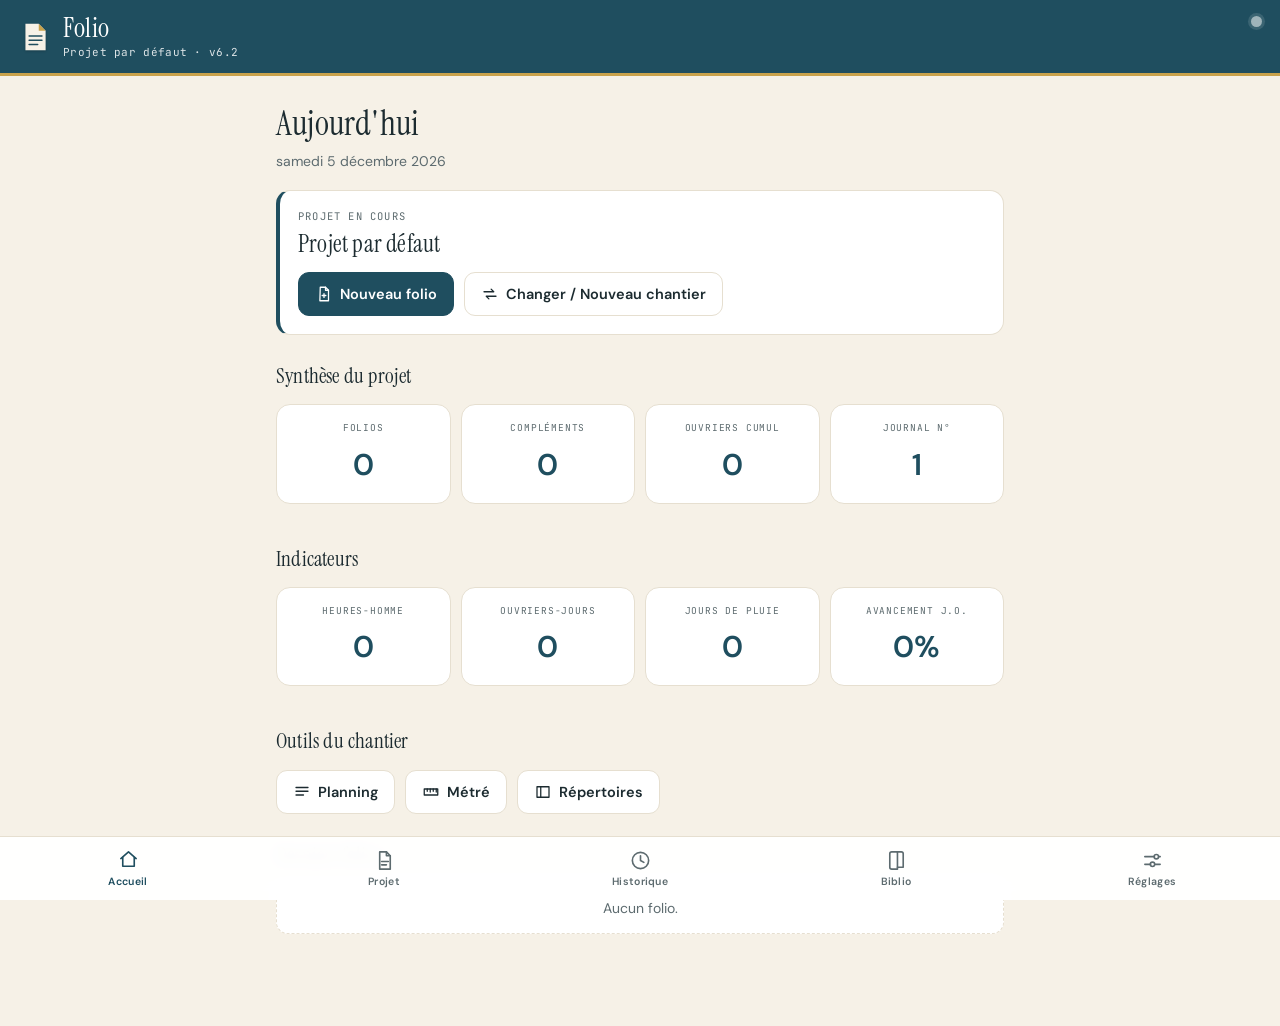
==== commit edcb05d1: "Add files via upload" ====
--- a/index.html
+++ b/index.html
@@ -228,7 +228,7 @@
     </svg>
     <div class="brand-txt">
       <h1>Folio</h1>
-      <p class="header-sub" id="header-sub">Page après page, ton chantier · v5.9</p>
+      <p class="header-sub" id="header-sub">Page après page, ton chantier · v6.2</p>
     </div>
   </div>
   <span class="sync-dot" id="sync-dot" title="Statut"></span>
@@ -305,7 +305,7 @@
     <h3 class="section-title">Publication</h3>
     <div class="quick-actions" style="margin-bottom:20px;">
       <button type="button" class="btn btn-secondary" id="btn-publish"><svg class="ic" viewBox="0 0 24 24"><path d="M7 18h9a3.5 3.5 0 0 0 .5-7A5 5 0 0 0 7 10a4 4 0 0 0 0 8z"/><path d="M12 16.5v-5M9.5 13.5L12 11l2.5 2.5"/></svg>Publier sur GitHub</button>
-      <button type="button" class="btn btn-secondary" id="btn-pdf"><svg class="ic" viewBox="0 0 24 24"><path d="M12 4v10M8 11l4 4 4-4"/><path d="M5 19h14"/></svg>Télécharger le PDF</button>
+      <button type="button" class="btn btn-primary" id="btn-pdf"><svg class="ic" viewBox="0 0 24 24"><path d="M12 4v10M8 11l4 4 4-4"/><path d="M5 19h14"/></svg>Générer le PDF (local)</button>
     </div>
     <p class="screen-sub">Page de garde & contrat — à remplir une fois.</p>
     <form id="form-projet" autocomplete="off">
@@ -666,7 +666,7 @@
 'use strict';
 
 /* ═══════════ CONSTANTES & ÉTAT ═══════════ */
-const APP_VERSION='5.9';
+const APP_VERSION='6.2';
 const DB_NAME='journal-travaux-db';
 const DB_VERSION=5;
 const STORES={
@@ -2329,6 +2329,9 @@
     agreation:ent.agreation||p.agreation||'',
     onss:p.onss||'',
     no_entreprise:ent.tva||p.no_entreprise||'',
+    /* Champs bas page de garde lus par build_pdf.py */
+    lieu_remise:p.lieu_contrat||p.lieu_remise||'',
+    date_remise:p.date_contract_debut||p.date_remise||'',
     /* Cachet : 3 champs lus par draw_cachet dans build_pdf.py (fallback EEG si vides) */
     cachet_label:ent.cachet_label||'',
     cachet_ville:ent.ville||'',
@@ -2366,8 +2369,9 @@
   const folios=state.folios.filter(f=>(f.projet_id||'main')===pid && (f.journal_no||1)===targetJ);
   const folioNos=new Set(folios.map(f=>f.folio_no));
   const projet=publishProjet(); projet.journal_no=targetJ;
-  /* Fallback CHIREC : si les données projet sont vides (cache navigateur corrompu),
-     on garantit que le JSON publié est toujours complet pour ce chantier.          */
+  /* CHIREC Cavell : écrase systématiquement avec les vraies données du chantier.
+     Garantit que le JSON publié est toujours complet, quelle que soit
+     la version de l'app en cache dans le navigateur.                            */
   const CHIREC_FB={
     pouvoir_adjudicateur:'Centre Hospitalier Interrégional Edith Cavell (CHIREC) — Direction des infrastructures',
     administration:'Direction des infrastructures',
@@ -2380,11 +2384,20 @@
     adresse:'Z.I., 6 rue des Gerboises - 5100 Naninne',
     telephone:'081/21 27 02',
     no_entreprise:'BE 0442.891.013',
+    agreation:'D16 — D18 — P1 classe 4',
     lieu_contrat:'Uccle',
+    lieu_remise:'Uccle',
     date_contract_debut:'2026-05-14',
-    cachet_label:'EEG',cachet_ville:'Namur',cachet_mail:'naninne@eeg.be'
+    date_remise:'2026-05-14',
+    cachet_label:'EEG',cachet_ville:'Namur',cachet_mail:'naninne@eeg.be',
+    montant_entreprise:'1.250.000,00 EUR HTVA',
+    delai_achevement_jo:165,
+    adresse_chantier:'37 Rue Général Lotz, 1180 Uccle',
+    maitre_oeuvre:{nom:'ASSAR Architects'},
+    bureau_etude:{nom:'Sweco Belgium'}
   };
-  Object.keys(CHIREC_FB).forEach(k=>{ if(!projet[k]) projet[k]=CHIREC_FB[k]; });
+  /* Forcer sur le projet actif (pid===main = CHIREC Cavell) */
+  if(!pid||pid==='main') Object.assign(projet, CHIREC_FB);
   const g=v=>projet[v]||'';
   /* Rétrocompatibilité V2.x : build_pdf.py lit les champs à plat AU NIVEAU RACINE du JSON.
      On les expose aussi dans projet:{} pour les versions V3+ du générateur.          */
@@ -2443,27 +2456,162 @@
 /* ═══════════ PDF — via l'Action GitHub (générateur pdf/build_pdf.py, INCHANGÉ) ═══════════ */
 /* On ne génère PAS le PDF ici : publier les données déclenche l'Action, qui dépose le      */
 /* PDF officiel 9545 F dans pdfs/. Ce bouton télécharge ce PDF-là.                           */
-async function downloadPDF(journalNo){
-  const c=ghCfg();
-  if(!c.owner||!c.repo||!c.token){ toast('Configure GitHub dans Réglages (le PDF est généré côté GitHub)','error'); show('reglages'); return; }
+/* ═══════════ PDF LOCAL (jsPDF, sans GitHub Action) ═══════════ */
+let _jspdf=null;
+function loadJsPDF(){
+  if(_jspdf) return Promise.resolve(_jspdf);
+  return new Promise((res,rej)=>{
+    const s=document.createElement('script');
+    s.src='https://cdnjs.cloudflare.com/ajax/libs/jspdf/2.5.1/jspdf.umd.min.js';
+    s.onload=()=>{ _jspdf=window.jspdf||window.jsPDF; res(_jspdf); };
+    s.onerror=()=>rej(new Error('jsPDF indisponible (connexion ?)'));
+    document.head.appendChild(s);
+  });
+}
+const CHIREC_FB2={
+  pouvoir_adjudicateur:'Centre Hospitalier Interrégional Edith Cavell (CHIREC) — Direction des infrastructures',
+  administration:'Direction des infrastructures',
+  service:'Suivi technique des marchés publics — infrastructures hospitalières',
+  no_dossier:'CHIREC-CAVELL-2026-LOT3',
+  description:'Extension hôpital de jour chirurgical — Lot 3 (HVAC + Sanitaire)',
+  csc_no:'2026-CHIREC-CAVELL-L3', csc_ref:'Cahier spécial des charges CHIREC Cavell Lot 3',
+  entrepreneur:'EEG Techniques Spéciales SA', adresse:'Z.I., 6 rue des Gerboises - 5100 Naninne',
+  telephone:'081/21 27 02', no_entreprise:'BE 0442.891.013',
+  lieu_contrat:'Uccle', date_contract_debut:'2026-05-14',
+  cachet_label:'EEG', cachet_ville:'Namur', cachet_mail:'naninne@eeg.be'
+};
+function pdfG(p,key){ const v=p[key]; return (v!=null&&v!=='')?String(v):''; }
+function pdfFallback(p){
+  const o={...p}; Object.keys(CHIREC_FB2).forEach(k=>{ if(!o[k]) o[k]=CHIREC_FB2[k]; }); return o;
+}
+function pdfDotLine(doc,x,y,w){ doc.setLineDashPattern([0.5,1],0); doc.setLineWidth(0.2); doc.line(x,y,x+w,y); doc.setLineDashPattern([],0); }
+function pdfField(doc,label,val,x,y,lw,totalW,sz=8){
+  doc.setFontSize(sz); doc.setFont('helvetica','normal'); doc.text(label,x,y);
+  const vx=x+lw; pdfDotLine(doc,vx,y+0.5,totalW-lw);
+  if(val){ doc.setFontSize(sz-0.5); doc.text(String(val).slice(0,80),vx+1,y); }
+}
+function fmtD(d){ if(!d) return ''; try{ const dt=new Date(d+'T00:00:00'); return dt.toLocaleDateString('fr-BE'); }catch(_){ return String(d).slice(0,10); } }
+async function generateLocalPDF(journalNo){
+  const jLib=await loadJsPDF();
+  const jPDF=jLib.jsPDF||jLib;
+  const doc=new jPDF({orientation:'portrait',unit:'mm',format:'a4'});
+  const p=pdfFallback(publishProjet());
   const pid=state.config.projet_id||'main';
-  const j=journalNo||currentJournalNo();
-  const path=`pdfs/Journal_Travaux_${pid}__J${j}.pdf`;
-  toast(`Téléchargement du PDF Journal N°${j}…`);
-  try{
-    const url=`https://api.github.com/repos/${c.owner}/${c.repo}/contents/${path.split('/').map(encodeURIComponent).join('/')}?ref=${encodeURIComponent(c.branch)}`;
-    const r=await fetch(url,{headers:{Authorization:'Bearer '+c.token,Accept:'application/vnd.github.raw'}});
-    if(r.status===404) throw new Error(`Journal N°${j} pas encore prêt — publie-le d'abord, puis attends ~1-2 min`);
-    if(!r.ok) throw new Error('HTTP '+r.status);
-    const blob=await r.blob();
-    const dl=URL.createObjectURL(blob);
-    const a=document.createElement('a'); a.href=dl; a.download=`Journal_Travaux_${pid}__J${j}.pdf`;
-    document.body.appendChild(a); a.click(); a.remove();
-    setTimeout(()=>URL.revokeObjectURL(dl),4000);
-    toast(`PDF Journal N°${j} téléchargé ✓`,'success');
-  }catch(e){ toast('Échec PDF : '+e.message,'error'); }
-}
-$('#btn-pdf').addEventListener('click',()=>downloadPDF());
+  const jno=journalNo||currentJournalNo();
+  const folios=state.folios.filter(f=>(f.projet_id||'main')===pid&&(f.journal_no||1)===jno);
+  const ML=17,MR=17,PW=210-ML-MR;
+  /* ── PAGE DE GARDE ── */
+  doc.setFont('helvetica','normal'); doc.setFontSize(8);
+  let hx=ML+PW*0.42, hy=18;
+  for(const [lbl,key] of [['Pouvoir adjudicateur','pouvoir_adjudicateur'],['Administration','administration'],['Service','service'],['N° du dossier','no_dossier']]){
+    const v=pdfG(p,key); const lw2=doc.getTextWidth(lbl+'  ');
+    doc.text(lbl+'  ',hx,hy); pdfDotLine(doc,hx+lw2,hy+0.5,PW*0.58-lw2);
+    if(v){ doc.setFontSize(7.5); doc.text(v.slice(0,50),hx+lw2+1,hy); doc.setFontSize(8); }
+    hy+=7;
+  }
+  hy+=3; doc.setLineWidth(0.5); doc.line(ML,hy,ML+PW,hy); hy+=10;
+  doc.setFont('helvetica','bold'); doc.setFontSize(16);
+  const title='JOURNAL DES TRAVAUX'; const tw=doc.getTextWidth(title);
+  doc.text(title,(210-tw)/2,hy); doc.setLineWidth(0.6); doc.line((210-tw)/2,hy+1,(210+tw)/2,hy+1);
+  hy+=13;
+  const desc=pdfG(p,'description')||''; doc.setFont('helvetica','normal'); doc.setFontSize(8.5);
+  doc.text('Travaux de  ',ML,hy); const tdx=ML+doc.getTextWidth('Travaux de  '); pdfDotLine(doc,tdx,hy+0.5,ML+PW-tdx);
+  if(desc){ const lines=doc.splitTextToSize(desc,ML+PW-tdx-2); lines.slice(0,3).forEach((l,i)=>{ if(i===0) doc.text(l,tdx+1,hy); else{ doc.setFontSize(8); pdfDotLine(doc,ML,hy+i*6+0.5,PW); doc.text(l,ML+1,hy+i*6); } }); }
+  else for(let i=1;i<=2;i++) pdfDotLine(doc,ML,hy+i*6+0.5,PW);
+  hy+=20;
+  doc.setFontSize(8.5);
+  const cscN=pdfG(p,'csc_no'), cscR=pdfG(p,'csc_ref');
+  const cscL='Cahier des charges n°  ', cscLw=doc.getTextWidth(cscL);
+  doc.text(cscL,ML,hy); pdfDotLine(doc,ML+cscLw,hy+0.5,PW*0.38);
+  if(cscN) doc.text(cscN.slice(0,30),ML+cscLw+1,hy);
+  const dex=ML+cscLw+PW*0.38+2, deL='de  ', deLw=doc.getTextWidth(deL);
+  doc.text(deL,dex,hy); pdfDotLine(doc,dex+deLw,hy+0.5,ML+PW-dex-deLw);
+  if(cscR) doc.text(cscR.slice(0,35),dex+deLw+1,hy);
+  hy+=12;
+  for(const [lbl,key,lim] of [
+    ['Entrepreneur : ',       'entrepreneur',  70],
+    ['Adresse : ',            'adresse',       80],
+    ['Téléphone : ',          'telephone',     50],
+    ['N° du certificat d\'agréation : ', 'agreation', 60],
+    ['N° d\'immatriculation à l\'O.N.S.S. : ', 'onss', 40],
+    ['N° d\'entreprise : ',   'no_entreprise', 40]
+  ]){
+    const v=pdfG(p,key), lw2=doc.getTextWidth(lbl);
+    doc.setFontSize(8); doc.text(lbl,ML,hy); pdfDotLine(doc,ML+lw2,hy+0.5,PW-lw2);
+    if(v){ doc.setFontSize(7.5); doc.text(v.slice(0,lim),ML+lw2+1,hy); }
+    hy+=7.5;
+  }
+  hy+=6;
+  doc.setFontSize(7.5);
+  const ltxt=`Le présent journal des travaux contenant trente quadruples folios numérotés de 1 à 30 et 10 quadruples folios complémentaires de 31 à 40 a été remis comme journal n°`;
+  const llines=doc.splitTextToSize(ltxt,PW*0.82); llines.forEach((l,i)=>doc.text(l,ML,hy+i*5)); 
+  doc.setFontSize(9); doc.text(String(jno),210-MR-20,hy); pdfDotLine(doc,210-MR-22,hy+0.5,22);
+  hy+=llines.length*5+3;
+  doc.text('à M  ',ML,hy); pdfDotLine(doc,ML+doc.getTextWidth('à M  '),hy+0.5,PW-doc.getTextWidth('à M  ')); hy+=10;
+  const roles=['Conducteur,','Chef de district,','Contrôleur des travaux,','Surveillant des travaux (1)'];
+  const rcx=ML+PW*0.4; doc.setFontSize(7.5);
+  roles.forEach(r=>{ doc.text(r,rcx,hy); const rw=doc.getTextWidth(r); doc.setLineWidth(0.4); doc.line(rcx,hy-2.5,rcx+rw,hy-2.5); hy+=5; });
+  hy+=2;
+  const lieu=pdfG(p,'lieu_contrat'), dat=fmtD(pdfG(p,'date_contract_debut'));
+  doc.setFontSize(8); doc.text('à  ',ML+PW*0.35,hy);
+  const ax=ML+PW*0.35+doc.getTextWidth('à  '); pdfDotLine(doc,ax,hy+0.5,PW*0.18); if(lieu) doc.text(lieu,ax+1,hy);
+  doc.text(', le  ',ML+PW*0.56,hy);
+  const dx=ML+PW*0.56+doc.getTextWidth(', le  '); pdfDotLine(doc,dx,hy+0.5,ML+PW-dx); if(dat) doc.text(dat,dx+1,hy);
+  hy+=4; doc.setFont('helvetica','italic'); doc.setFontSize(7.5); doc.text('Le Fonctionnaire dirigeant,',ML+PW*0.38,hy); doc.setFont('helvetica','normal');
+  /* Cachet + sig */
+  const ccy=22, ccy2=ccy+20, ccx=210-MR-52;
+  doc.setFontSize(7); doc.text('Pour l\'entrepreneur,',ccx,ccy2+7); doc.setFont('helvetica','italic'); doc.text('(Cachet et signature)',ccx,ccy2+3); doc.setFont('helvetica','normal');
+  doc.setLineWidth(0.4); doc.rect(ccx,ccy,52,ccy2-ccy);
+  const cl=pdfG(p,'cachet_label')||'EEG', cv=pdfG(p,'cachet_ville'), cm=pdfG(p,'cachet_mail'), ct=pdfG(p,'telephone'), ca=pdfG(p,'adresse'), tn=pdfG(p,'no_entreprise');
+  doc.setFont('helvetica','bold'); doc.setFontSize(11); doc.text(cl,ccx+26,ccy+14,{align:'center'});
+  doc.setFont('helvetica','normal'); let cy2=ccy+18;
+  for(const ln of [cv,ca,ct,cm,tn].filter(Boolean).slice(0,4)){ doc.setFontSize(6); doc.text(ln.slice(0,30),ccx+26,cy2,{align:'center'}); cy2+=3.5; }
+  doc.setFontSize(7); doc.text('Reçu le présent journal :',ML,ccy2+7); doc.text('Le préposé à la surveillance',ML,ccy2+3); doc.text('chargé de la tenue du journal,',ML,ccy2-1);
+  doc.setFont('helvetica','italic'); doc.text('(Signature)',ML,ccy2-5); doc.setFont('helvetica','normal');
+  doc.setLineWidth(0.3); doc.rect(ML,ccy,52,ccy2-ccy-7);
+  doc.setFontSize(6); doc.text('(1) Biffer les mentions inutiles',ML,10);
+  doc.setFont('helvetica','bold'); doc.setFontSize(8); doc.text('9545 F',210-MR,8,{align:'right'});
+  /* ── FOLIOS ── */
+  const CASES2=[['B','Travaux exécutés','b_travaux'],['C','Matériel en service','c_materiel'],['D','Matériel hors service','d_hs'],['E','Matériaux entrés','e_materiaux'],['F','Essais sur chantier','f_essais'],['G','Échantillons expédiés','g_echant'],['H','Événements imprévus','h_imprevus'],['J','Décisions prises','j_decisions'],['K','Visites & divers','k_visites']];
+  folios.forEach(f=>{
+    doc.addPage();
+    let fy=15; const FL=12, FW=210-FL-12;
+    doc.setFont('helvetica','bold'); doc.setFontSize(9);
+    doc.text(`Folio N° ${f.folio_no||''}`,FL,fy); doc.text(`Date : ${fmtD(f.date||'')}`,FL+FW*0.3,fy);
+    doc.setFont('helvetica','normal'); doc.setFontSize(8.5);
+    doc.text(`Météo : ${f.etat_atmospherique||f.meteo||''}`,FL+FW*0.55,fy);
+    doc.text(`T° 8h : ${f.temp_8h||f.t_8h||''}°`,FL+FW*0.82,fy); fy+=7;
+    doc.text(`Heures : ${f.heures_debut||f.h_debut||''} → ${f.heures_fin||f.h_fin||''}`,FL,fy);
+    doc.text(`T° 16h : ${f.temp_16h||f.t_16h||''}°`,FL+FW*0.82,fy); fy+=5;
+    doc.setLineWidth(0.4); doc.line(FL,fy,FL+FW,fy); fy+=5;
+    doc.setFont('helvetica','bold'); doc.setFontSize(8.5); doc.text('A  Ouvriers sur chantier',FL,fy); fy+=4;
+    doc.setFontSize(7.5); doc.text('Classe',FL+2,fy); doc.text('Métier',FL+45,fy); doc.text('Nombre',FL+90,fy); fy+=3;
+    doc.setLineWidth(0.2); doc.line(FL,fy,FL+FW,fy); fy++;
+    doc.setFont('helvetica','normal'); const ouvs=f.ouvriers||[];
+    ouvs.forEach(o=>{ doc.setFontSize(7.5); doc.text(String(o.classe||'').slice(0,22),FL+2,fy); doc.text(String(o.metier||'').slice(0,22),FL+45,fy); doc.text(String(o.nombre||''),FL+90,fy); fy+=4; });
+    const tot=ouvs.reduce((a,o)=>a+(Number(o.nombre)||0),0);
+    doc.setFont('helvetica','bold'); doc.text(`Total : ${tot}`,FL+78,fy); fy+=5;
+    doc.setLineWidth(0.4); doc.line(FL,fy,FL+FW,fy); fy+=4;
+    CASES2.forEach(([letter,label,key])=>{
+      if(fy>260) return;
+      const val=f[key]||f[{b_travaux:'case_B',c_materiel:'case_C',d_hs:'case_D',e_materiaux:'case_E',f_essais:'case_F',g_echant:'case_G',h_imprevus:'case_H',j_decisions:'case_J',k_visites:'case_K'}[key]]||'';
+      doc.setFont('helvetica','bold'); doc.setFontSize(8.5); doc.text(`${letter}  ${label}`,FL,fy); fy+=4;
+      doc.setFont('helvetica','normal'); doc.setFontSize(8);
+      if(val){ const vlines=doc.splitTextToSize(val,FW-5); vlines.slice(0,4).forEach(l=>{ doc.text(l,FL+5,fy); fy+=4; }); }
+      else for(let i=0;i<3;i++){ pdfDotLine(doc,FL+5,fy+0.5,FW-5); fy+=4; }
+      doc.setLineWidth(0.2); doc.line(FL,fy,FL+FW,fy); fy+=3;
+    });
+    doc.setFontSize(7.5); doc.line(FL,268,FL+FW,268);
+    doc.text('Le préposé à la surveillance (signature) :',FL,272); doc.text('L\'entrepreneur (signature) :',FL+FW*0.58,272);
+    if(f.statut){ doc.setFont('helvetica','bold'); doc.setFontSize(8); doc.text(f.statut,FL+FW,267,{align:'right'}); }
+    doc.setFont('helvetica','bold'); doc.setFontSize(7); doc.text('9545 F',210-12,8,{align:'right'});
+  });
+  const fname=`Journal_Travaux_${pid}__J${jno}_local.pdf`;
+  doc.save(fname);
+  toast(`PDF ${fname} généré ✓`,'success');
+}
+async function downloadPDF(journalNo){ await generateLocalPDF(journalNo); }
+$('#btn-pdf').addEventListener('click',()=>generateLocalPDF());
 
 /* ═══════════ ACCUEIL boutons ═══════════ */
 $('#btn-new-folio').addEventListener('click',newFolio);
@@ -2537,9 +2685,10 @@
 })();
 </script>
 <script>
+/* ── CACHE BUST : désactive le service worker pour garantir la version à jour ── */
 if ('serviceWorker' in navigator) {
-  window.addEventListener('load', function () {
-    navigator.serviceWorker.register('sw.js').catch(function () {});
+  navigator.serviceWorker.getRegistrations().then(regs => {
+    regs.forEach(r => r.unregister());
   });
 }
 </script>
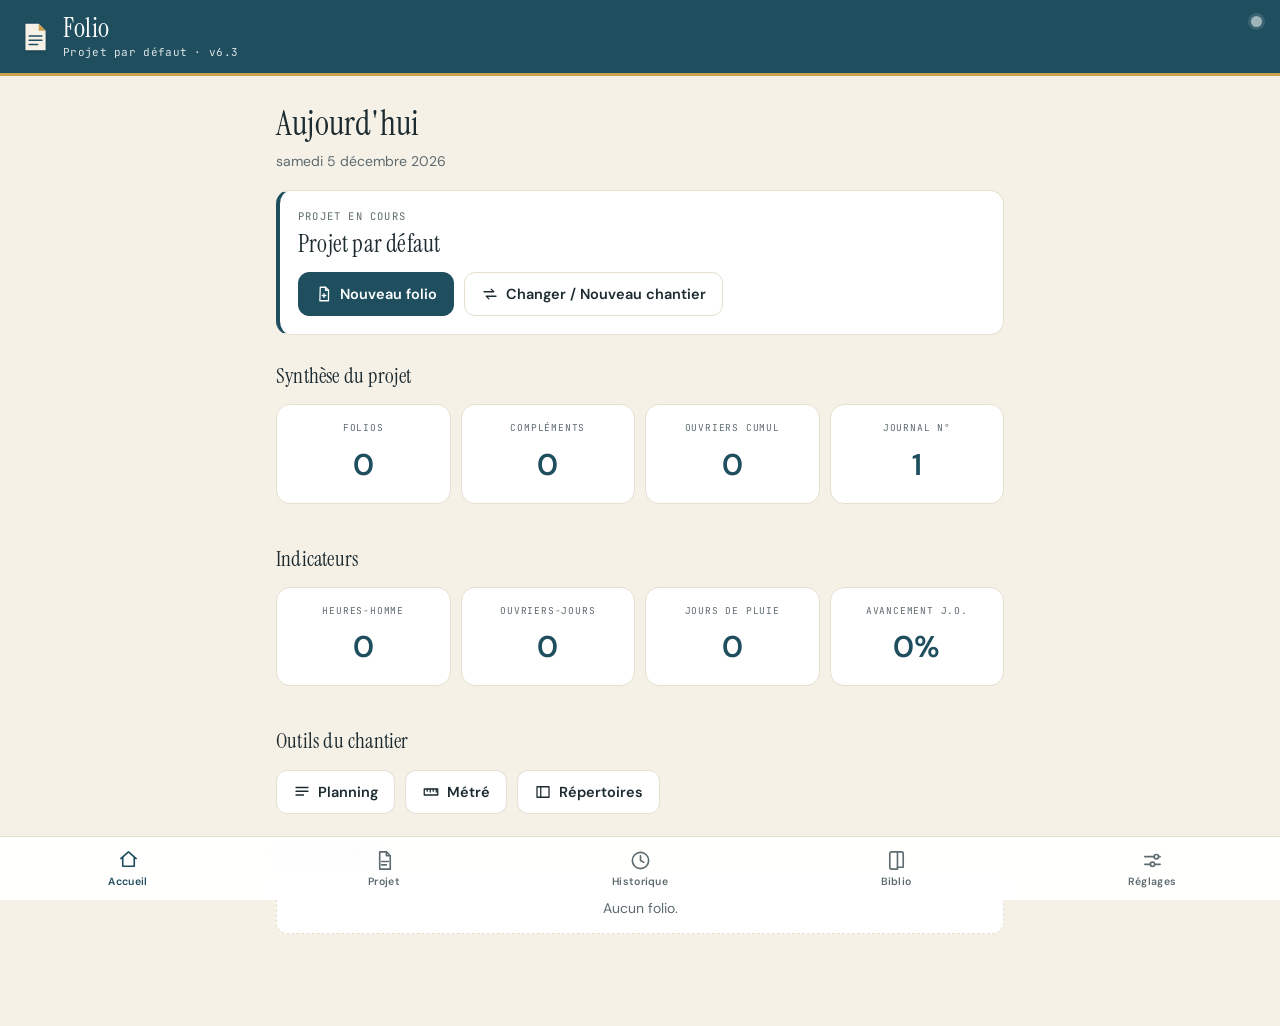
==== commit ceb46dc2: "Add files via upload" ====
--- a/index.html
+++ b/index.html
@@ -228,7 +228,7 @@
     </svg>
     <div class="brand-txt">
       <h1>Folio</h1>
-      <p class="header-sub" id="header-sub">Page après page, ton chantier · v6.2</p>
+      <p class="header-sub" id="header-sub">Page après page, ton chantier · v6.3</p>
     </div>
   </div>
   <span class="sync-dot" id="sync-dot" title="Statut"></span>
@@ -305,7 +305,7 @@
     <h3 class="section-title">Publication</h3>
     <div class="quick-actions" style="margin-bottom:20px;">
       <button type="button" class="btn btn-secondary" id="btn-publish"><svg class="ic" viewBox="0 0 24 24"><path d="M7 18h9a3.5 3.5 0 0 0 .5-7A5 5 0 0 0 7 10a4 4 0 0 0 0 8z"/><path d="M12 16.5v-5M9.5 13.5L12 11l2.5 2.5"/></svg>Publier sur GitHub</button>
-      <button type="button" class="btn btn-primary" id="btn-pdf"><svg class="ic" viewBox="0 0 24 24"><path d="M12 4v10M8 11l4 4 4-4"/><path d="M5 19h14"/></svg>Générer le PDF (local)</button>
+      <button type="button" class="btn btn-secondary" id="btn-pdf"><svg class="ic" viewBox="0 0 24 24"><path d="M12 4v10M8 11l4 4 4-4"/><path d="M5 19h14"/></svg>Télécharger le PDF</button>
     </div>
     <p class="screen-sub">Page de garde & contrat — à remplir une fois.</p>
     <form id="form-projet" autocomplete="off">
@@ -666,7 +666,7 @@
 'use strict';
 
 /* ═══════════ CONSTANTES & ÉTAT ═══════════ */
-const APP_VERSION='6.2';
+const APP_VERSION='6.3';
 const DB_NAME='journal-travaux-db';
 const DB_VERSION=5;
 const STORES={
@@ -2455,163 +2455,28 @@
 
 /* ═══════════ PDF — via l'Action GitHub (générateur pdf/build_pdf.py, INCHANGÉ) ═══════════ */
 /* On ne génère PAS le PDF ici : publier les données déclenche l'Action, qui dépose le      */
-/* PDF officiel 9545 F dans pdfs/. Ce bouton télécharge ce PDF-là.                           */
-/* ═══════════ PDF LOCAL (jsPDF, sans GitHub Action) ═══════════ */
-let _jspdf=null;
-function loadJsPDF(){
-  if(_jspdf) return Promise.resolve(_jspdf);
-  return new Promise((res,rej)=>{
-    const s=document.createElement('script');
-    s.src='https://cdnjs.cloudflare.com/ajax/libs/jspdf/2.5.1/jspdf.umd.min.js';
-    s.onload=()=>{ _jspdf=window.jspdf||window.jsPDF; res(_jspdf); };
-    s.onerror=()=>rej(new Error('jsPDF indisponible (connexion ?)'));
-    document.head.appendChild(s);
-  });
-}
-const CHIREC_FB2={
-  pouvoir_adjudicateur:'Centre Hospitalier Interrégional Edith Cavell (CHIREC) — Direction des infrastructures',
-  administration:'Direction des infrastructures',
-  service:'Suivi technique des marchés publics — infrastructures hospitalières',
-  no_dossier:'CHIREC-CAVELL-2026-LOT3',
-  description:'Extension hôpital de jour chirurgical — Lot 3 (HVAC + Sanitaire)',
-  csc_no:'2026-CHIREC-CAVELL-L3', csc_ref:'Cahier spécial des charges CHIREC Cavell Lot 3',
-  entrepreneur:'EEG Techniques Spéciales SA', adresse:'Z.I., 6 rue des Gerboises - 5100 Naninne',
-  telephone:'081/21 27 02', no_entreprise:'BE 0442.891.013',
-  lieu_contrat:'Uccle', date_contract_debut:'2026-05-14',
-  cachet_label:'EEG', cachet_ville:'Namur', cachet_mail:'naninne@eeg.be'
-};
-function pdfG(p,key){ const v=p[key]; return (v!=null&&v!=='')?String(v):''; }
-function pdfFallback(p){
-  const o={...p}; Object.keys(CHIREC_FB2).forEach(k=>{ if(!o[k]) o[k]=CHIREC_FB2[k]; }); return o;
-}
-function pdfDotLine(doc,x,y,w){ doc.setLineDashPattern([0.5,1],0); doc.setLineWidth(0.2); doc.line(x,y,x+w,y); doc.setLineDashPattern([],0); }
-function pdfField(doc,label,val,x,y,lw,totalW,sz=8){
-  doc.setFontSize(sz); doc.setFont('helvetica','normal'); doc.text(label,x,y);
-  const vx=x+lw; pdfDotLine(doc,vx,y+0.5,totalW-lw);
-  if(val){ doc.setFontSize(sz-0.5); doc.text(String(val).slice(0,80),vx+1,y); }
-}
-function fmtD(d){ if(!d) return ''; try{ const dt=new Date(d+'T00:00:00'); return dt.toLocaleDateString('fr-BE'); }catch(_){ return String(d).slice(0,10); } }
-async function generateLocalPDF(journalNo){
-  const jLib=await loadJsPDF();
-  const jPDF=jLib.jsPDF||jLib;
-  const doc=new jPDF({orientation:'portrait',unit:'mm',format:'a4'});
-  const p=pdfFallback(publishProjet());
+/* PDF officiel 9545 F généré par GitHub Action → pdfs/. Ce bouton télécharge ce PDF-là. */
+async function downloadPDF(journalNo){
+  const c=ghCfg();
+  if(!c.owner||!c.repo||!c.token){ toast('Configure GitHub dans Réglages (le PDF est généré côté GitHub)','error'); show('reglages'); return; }
   const pid=state.config.projet_id||'main';
-  const jno=journalNo||currentJournalNo();
-  const folios=state.folios.filter(f=>(f.projet_id||'main')===pid&&(f.journal_no||1)===jno);
-  const ML=17,MR=17,PW=210-ML-MR;
-  /* ── PAGE DE GARDE ── */
-  doc.setFont('helvetica','normal'); doc.setFontSize(8);
-  let hx=ML+PW*0.42, hy=18;
-  for(const [lbl,key] of [['Pouvoir adjudicateur','pouvoir_adjudicateur'],['Administration','administration'],['Service','service'],['N° du dossier','no_dossier']]){
-    const v=pdfG(p,key); const lw2=doc.getTextWidth(lbl+'  ');
-    doc.text(lbl+'  ',hx,hy); pdfDotLine(doc,hx+lw2,hy+0.5,PW*0.58-lw2);
-    if(v){ doc.setFontSize(7.5); doc.text(v.slice(0,50),hx+lw2+1,hy); doc.setFontSize(8); }
-    hy+=7;
-  }
-  hy+=3; doc.setLineWidth(0.5); doc.line(ML,hy,ML+PW,hy); hy+=10;
-  doc.setFont('helvetica','bold'); doc.setFontSize(16);
-  const title='JOURNAL DES TRAVAUX'; const tw=doc.getTextWidth(title);
-  doc.text(title,(210-tw)/2,hy); doc.setLineWidth(0.6); doc.line((210-tw)/2,hy+1,(210+tw)/2,hy+1);
-  hy+=13;
-  const desc=pdfG(p,'description')||''; doc.setFont('helvetica','normal'); doc.setFontSize(8.5);
-  doc.text('Travaux de  ',ML,hy); const tdx=ML+doc.getTextWidth('Travaux de  '); pdfDotLine(doc,tdx,hy+0.5,ML+PW-tdx);
-  if(desc){ const lines=doc.splitTextToSize(desc,ML+PW-tdx-2); lines.slice(0,3).forEach((l,i)=>{ if(i===0) doc.text(l,tdx+1,hy); else{ doc.setFontSize(8); pdfDotLine(doc,ML,hy+i*6+0.5,PW); doc.text(l,ML+1,hy+i*6); } }); }
-  else for(let i=1;i<=2;i++) pdfDotLine(doc,ML,hy+i*6+0.5,PW);
-  hy+=20;
-  doc.setFontSize(8.5);
-  const cscN=pdfG(p,'csc_no'), cscR=pdfG(p,'csc_ref');
-  const cscL='Cahier des charges n°  ', cscLw=doc.getTextWidth(cscL);
-  doc.text(cscL,ML,hy); pdfDotLine(doc,ML+cscLw,hy+0.5,PW*0.38);
-  if(cscN) doc.text(cscN.slice(0,30),ML+cscLw+1,hy);
-  const dex=ML+cscLw+PW*0.38+2, deL='de  ', deLw=doc.getTextWidth(deL);
-  doc.text(deL,dex,hy); pdfDotLine(doc,dex+deLw,hy+0.5,ML+PW-dex-deLw);
-  if(cscR) doc.text(cscR.slice(0,35),dex+deLw+1,hy);
-  hy+=12;
-  for(const [lbl,key,lim] of [
-    ['Entrepreneur : ',       'entrepreneur',  70],
-    ['Adresse : ',            'adresse',       80],
-    ['Téléphone : ',          'telephone',     50],
-    ['N° du certificat d\'agréation : ', 'agreation', 60],
-    ['N° d\'immatriculation à l\'O.N.S.S. : ', 'onss', 40],
-    ['N° d\'entreprise : ',   'no_entreprise', 40]
-  ]){
-    const v=pdfG(p,key), lw2=doc.getTextWidth(lbl);
-    doc.setFontSize(8); doc.text(lbl,ML,hy); pdfDotLine(doc,ML+lw2,hy+0.5,PW-lw2);
-    if(v){ doc.setFontSize(7.5); doc.text(v.slice(0,lim),ML+lw2+1,hy); }
-    hy+=7.5;
-  }
-  hy+=6;
-  doc.setFontSize(7.5);
-  const ltxt=`Le présent journal des travaux contenant trente quadruples folios numérotés de 1 à 30 et 10 quadruples folios complémentaires de 31 à 40 a été remis comme journal n°`;
-  const llines=doc.splitTextToSize(ltxt,PW*0.82); llines.forEach((l,i)=>doc.text(l,ML,hy+i*5)); 
-  doc.setFontSize(9); doc.text(String(jno),210-MR-20,hy); pdfDotLine(doc,210-MR-22,hy+0.5,22);
-  hy+=llines.length*5+3;
-  doc.text('à M  ',ML,hy); pdfDotLine(doc,ML+doc.getTextWidth('à M  '),hy+0.5,PW-doc.getTextWidth('à M  ')); hy+=10;
-  const roles=['Conducteur,','Chef de district,','Contrôleur des travaux,','Surveillant des travaux (1)'];
-  const rcx=ML+PW*0.4; doc.setFontSize(7.5);
-  roles.forEach(r=>{ doc.text(r,rcx,hy); const rw=doc.getTextWidth(r); doc.setLineWidth(0.4); doc.line(rcx,hy-2.5,rcx+rw,hy-2.5); hy+=5; });
-  hy+=2;
-  const lieu=pdfG(p,'lieu_contrat'), dat=fmtD(pdfG(p,'date_contract_debut'));
-  doc.setFontSize(8); doc.text('à  ',ML+PW*0.35,hy);
-  const ax=ML+PW*0.35+doc.getTextWidth('à  '); pdfDotLine(doc,ax,hy+0.5,PW*0.18); if(lieu) doc.text(lieu,ax+1,hy);
-  doc.text(', le  ',ML+PW*0.56,hy);
-  const dx=ML+PW*0.56+doc.getTextWidth(', le  '); pdfDotLine(doc,dx,hy+0.5,ML+PW-dx); if(dat) doc.text(dat,dx+1,hy);
-  hy+=4; doc.setFont('helvetica','italic'); doc.setFontSize(7.5); doc.text('Le Fonctionnaire dirigeant,',ML+PW*0.38,hy); doc.setFont('helvetica','normal');
-  /* Cachet + sig */
-  const ccy=22, ccy2=ccy+20, ccx=210-MR-52;
-  doc.setFontSize(7); doc.text('Pour l\'entrepreneur,',ccx,ccy2+7); doc.setFont('helvetica','italic'); doc.text('(Cachet et signature)',ccx,ccy2+3); doc.setFont('helvetica','normal');
-  doc.setLineWidth(0.4); doc.rect(ccx,ccy,52,ccy2-ccy);
-  const cl=pdfG(p,'cachet_label')||'EEG', cv=pdfG(p,'cachet_ville'), cm=pdfG(p,'cachet_mail'), ct=pdfG(p,'telephone'), ca=pdfG(p,'adresse'), tn=pdfG(p,'no_entreprise');
-  doc.setFont('helvetica','bold'); doc.setFontSize(11); doc.text(cl,ccx+26,ccy+14,{align:'center'});
-  doc.setFont('helvetica','normal'); let cy2=ccy+18;
-  for(const ln of [cv,ca,ct,cm,tn].filter(Boolean).slice(0,4)){ doc.setFontSize(6); doc.text(ln.slice(0,30),ccx+26,cy2,{align:'center'}); cy2+=3.5; }
-  doc.setFontSize(7); doc.text('Reçu le présent journal :',ML,ccy2+7); doc.text('Le préposé à la surveillance',ML,ccy2+3); doc.text('chargé de la tenue du journal,',ML,ccy2-1);
-  doc.setFont('helvetica','italic'); doc.text('(Signature)',ML,ccy2-5); doc.setFont('helvetica','normal');
-  doc.setLineWidth(0.3); doc.rect(ML,ccy,52,ccy2-ccy-7);
-  doc.setFontSize(6); doc.text('(1) Biffer les mentions inutiles',ML,10);
-  doc.setFont('helvetica','bold'); doc.setFontSize(8); doc.text('9545 F',210-MR,8,{align:'right'});
-  /* ── FOLIOS ── */
-  const CASES2=[['B','Travaux exécutés','b_travaux'],['C','Matériel en service','c_materiel'],['D','Matériel hors service','d_hs'],['E','Matériaux entrés','e_materiaux'],['F','Essais sur chantier','f_essais'],['G','Échantillons expédiés','g_echant'],['H','Événements imprévus','h_imprevus'],['J','Décisions prises','j_decisions'],['K','Visites & divers','k_visites']];
-  folios.forEach(f=>{
-    doc.addPage();
-    let fy=15; const FL=12, FW=210-FL-12;
-    doc.setFont('helvetica','bold'); doc.setFontSize(9);
-    doc.text(`Folio N° ${f.folio_no||''}`,FL,fy); doc.text(`Date : ${fmtD(f.date||'')}`,FL+FW*0.3,fy);
-    doc.setFont('helvetica','normal'); doc.setFontSize(8.5);
-    doc.text(`Météo : ${f.etat_atmospherique||f.meteo||''}`,FL+FW*0.55,fy);
-    doc.text(`T° 8h : ${f.temp_8h||f.t_8h||''}°`,FL+FW*0.82,fy); fy+=7;
-    doc.text(`Heures : ${f.heures_debut||f.h_debut||''} → ${f.heures_fin||f.h_fin||''}`,FL,fy);
-    doc.text(`T° 16h : ${f.temp_16h||f.t_16h||''}°`,FL+FW*0.82,fy); fy+=5;
-    doc.setLineWidth(0.4); doc.line(FL,fy,FL+FW,fy); fy+=5;
-    doc.setFont('helvetica','bold'); doc.setFontSize(8.5); doc.text('A  Ouvriers sur chantier',FL,fy); fy+=4;
-    doc.setFontSize(7.5); doc.text('Classe',FL+2,fy); doc.text('Métier',FL+45,fy); doc.text('Nombre',FL+90,fy); fy+=3;
-    doc.setLineWidth(0.2); doc.line(FL,fy,FL+FW,fy); fy++;
-    doc.setFont('helvetica','normal'); const ouvs=f.ouvriers||[];
-    ouvs.forEach(o=>{ doc.setFontSize(7.5); doc.text(String(o.classe||'').slice(0,22),FL+2,fy); doc.text(String(o.metier||'').slice(0,22),FL+45,fy); doc.text(String(o.nombre||''),FL+90,fy); fy+=4; });
-    const tot=ouvs.reduce((a,o)=>a+(Number(o.nombre)||0),0);
-    doc.setFont('helvetica','bold'); doc.text(`Total : ${tot}`,FL+78,fy); fy+=5;
-    doc.setLineWidth(0.4); doc.line(FL,fy,FL+FW,fy); fy+=4;
-    CASES2.forEach(([letter,label,key])=>{
-      if(fy>260) return;
-      const val=f[key]||f[{b_travaux:'case_B',c_materiel:'case_C',d_hs:'case_D',e_materiaux:'case_E',f_essais:'case_F',g_echant:'case_G',h_imprevus:'case_H',j_decisions:'case_J',k_visites:'case_K'}[key]]||'';
-      doc.setFont('helvetica','bold'); doc.setFontSize(8.5); doc.text(`${letter}  ${label}`,FL,fy); fy+=4;
-      doc.setFont('helvetica','normal'); doc.setFontSize(8);
-      if(val){ const vlines=doc.splitTextToSize(val,FW-5); vlines.slice(0,4).forEach(l=>{ doc.text(l,FL+5,fy); fy+=4; }); }
-      else for(let i=0;i<3;i++){ pdfDotLine(doc,FL+5,fy+0.5,FW-5); fy+=4; }
-      doc.setLineWidth(0.2); doc.line(FL,fy,FL+FW,fy); fy+=3;
-    });
-    doc.setFontSize(7.5); doc.line(FL,268,FL+FW,268);
-    doc.text('Le préposé à la surveillance (signature) :',FL,272); doc.text('L\'entrepreneur (signature) :',FL+FW*0.58,272);
-    if(f.statut){ doc.setFont('helvetica','bold'); doc.setFontSize(8); doc.text(f.statut,FL+FW,267,{align:'right'}); }
-    doc.setFont('helvetica','bold'); doc.setFontSize(7); doc.text('9545 F',210-12,8,{align:'right'});
-  });
-  const fname=`Journal_Travaux_${pid}__J${jno}_local.pdf`;
-  doc.save(fname);
-  toast(`PDF ${fname} généré ✓`,'success');
-}
-async function downloadPDF(journalNo){ await generateLocalPDF(journalNo); }
-$('#btn-pdf').addEventListener('click',()=>generateLocalPDF());
+  const j=journalNo||currentJournalNo();
+  const path=`pdfs/Journal_Travaux_${pid}__J${j}.pdf`;
+  toast(`Téléchargement du PDF Journal N°${j}…`);
+  try{
+    const url=`https://api.github.com/repos/${c.owner}/${c.repo}/contents/${path.split('/').map(encodeURIComponent).join('/')}?ref=${encodeURIComponent(c.branch)}`;
+    const r=await fetch(url,{headers:{Authorization:'Bearer '+c.token,Accept:'application/vnd.github.raw'}});
+    if(r.status===404) throw new Error(`Journal N°${j} pas encore prêt — publie-le d'abord, puis attends ~1-2 min`);
+    if(!r.ok) throw new Error('HTTP '+r.status);
+    const blob=await r.blob();
+    const dl=URL.createObjectURL(blob);
+    const a=document.createElement('a'); a.href=dl; a.download=`Journal_Travaux_${pid}__J${j}.pdf`;
+    document.body.appendChild(a); a.click(); a.remove();
+    setTimeout(()=>URL.revokeObjectURL(dl),4000);
+    toast(`PDF Journal N°${j} téléchargé ✓`,'success');
+  }catch(e){ toast('Échec PDF : '+e.message,'error'); }
+}
+$('#btn-pdf').addEventListener('click',()=>downloadPDF());
 
 /* ═══════════ ACCUEIL boutons ═══════════ */
 $('#btn-new-folio').addEventListener('click',newFolio);
